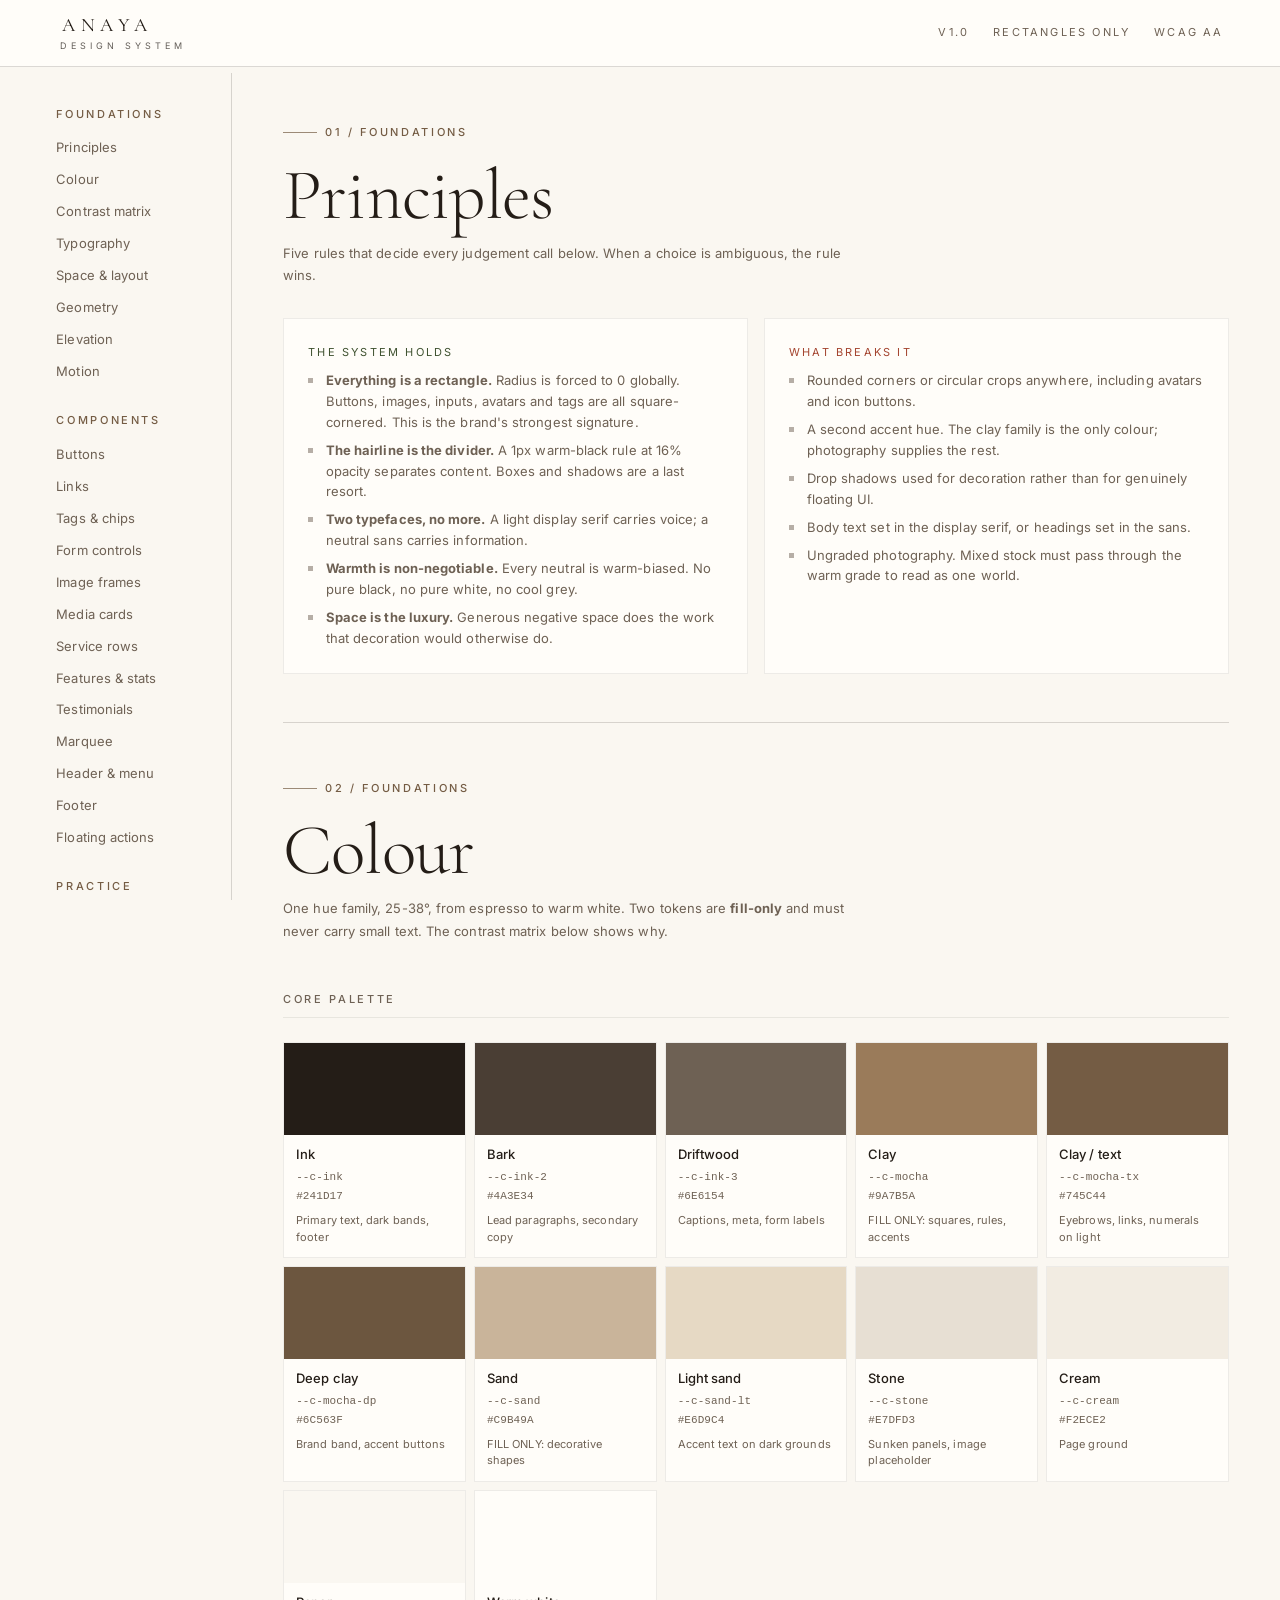
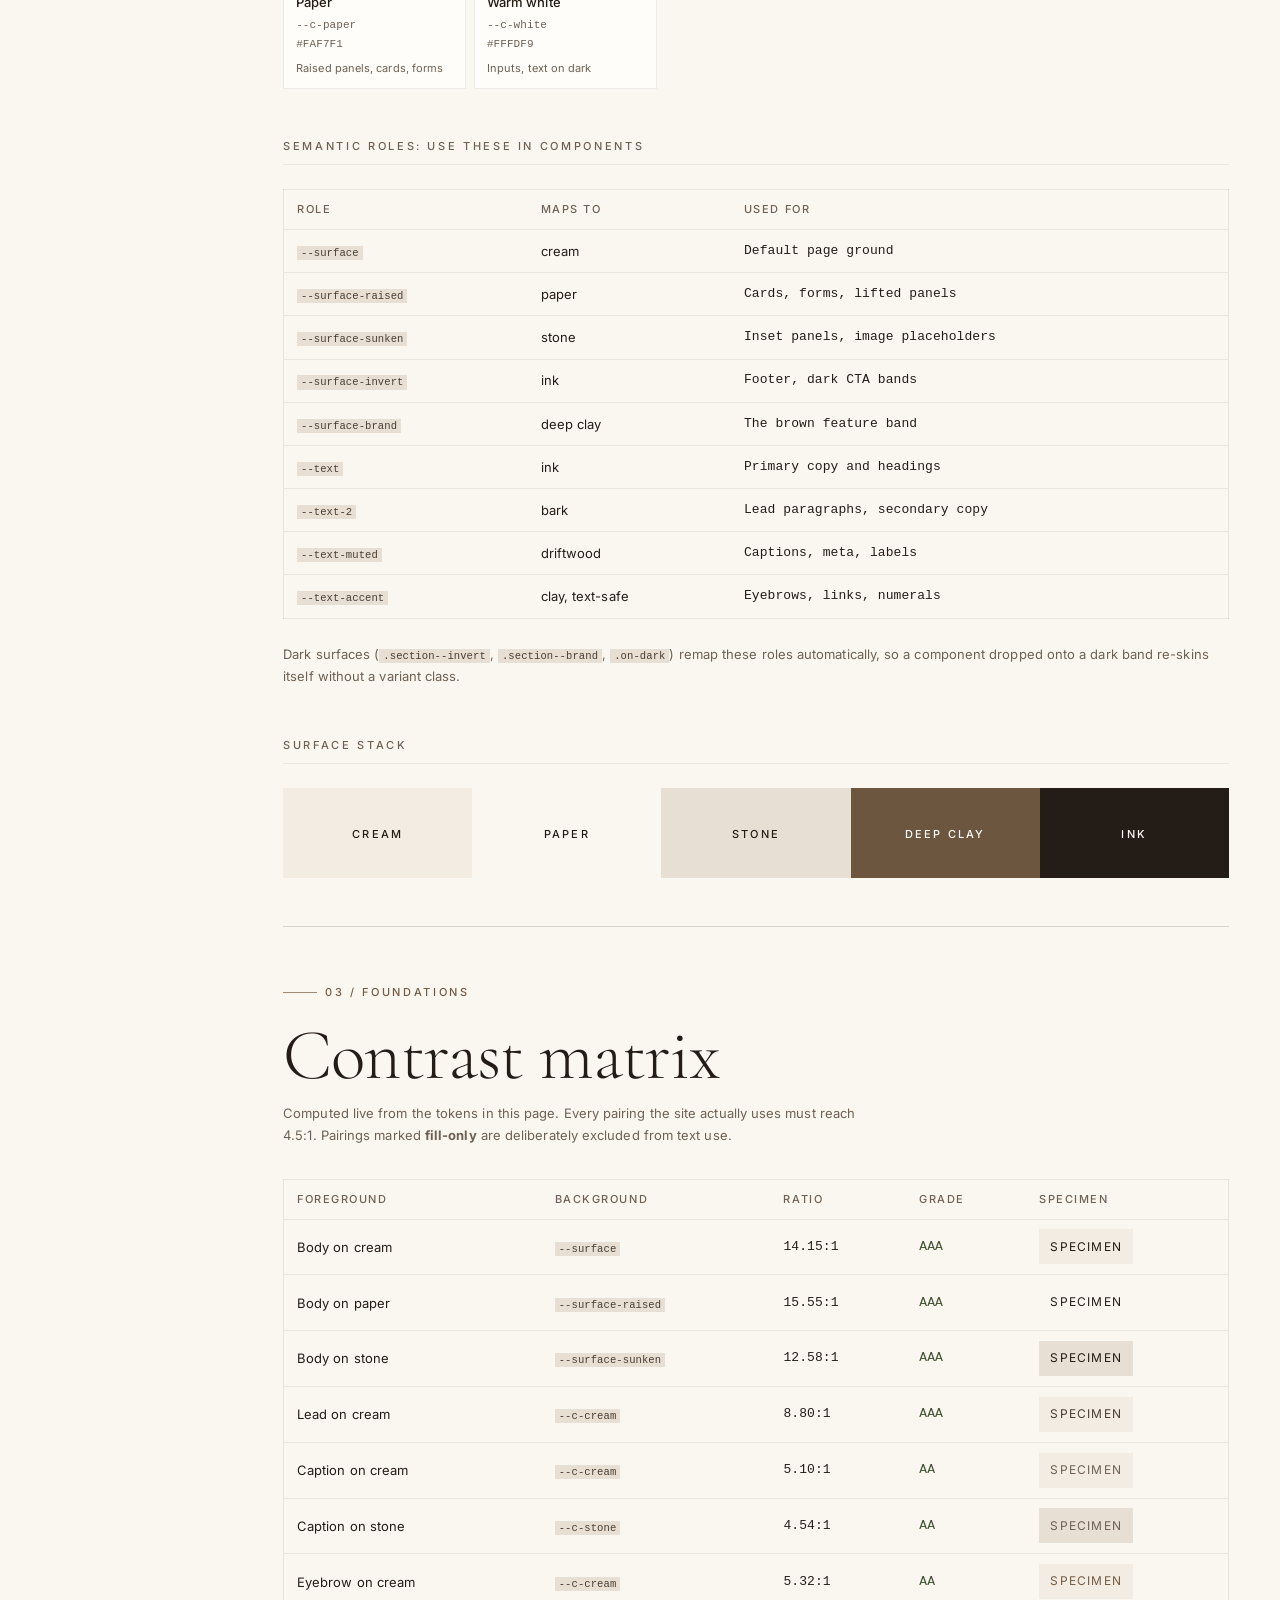
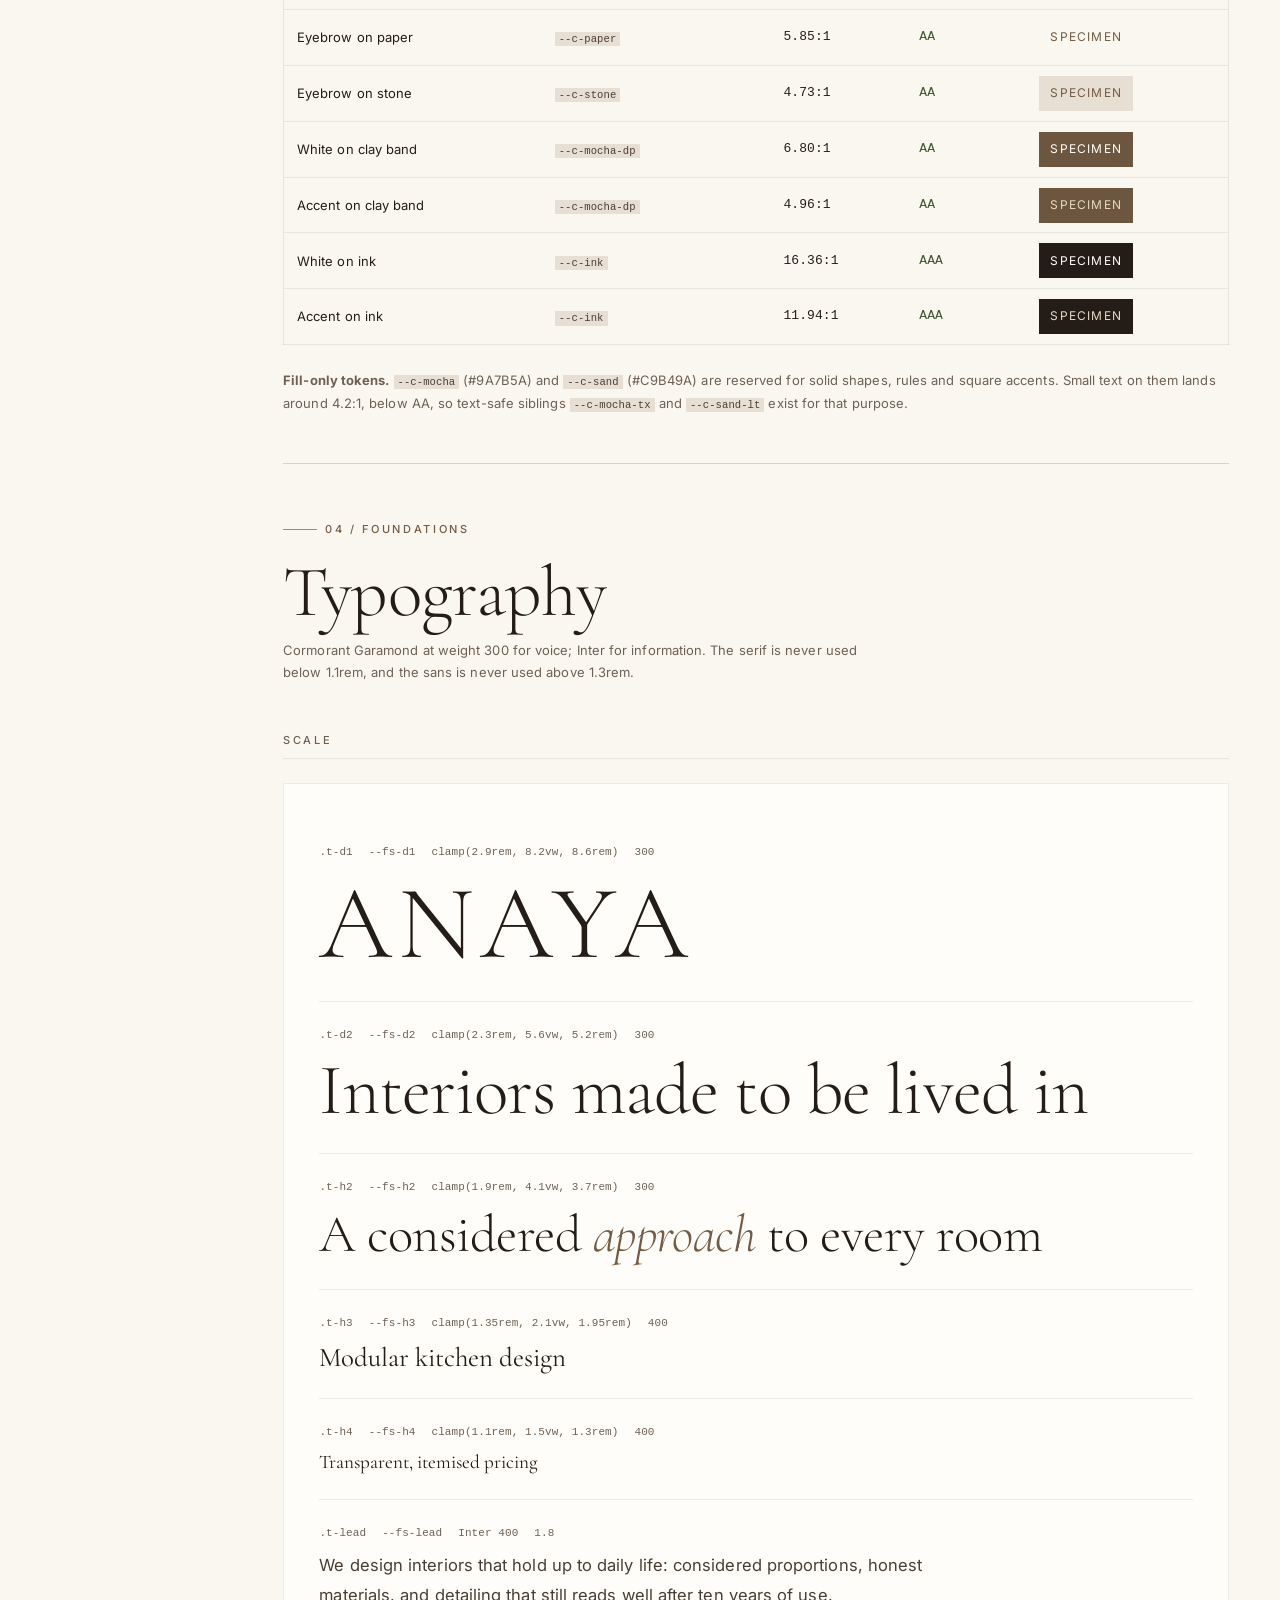
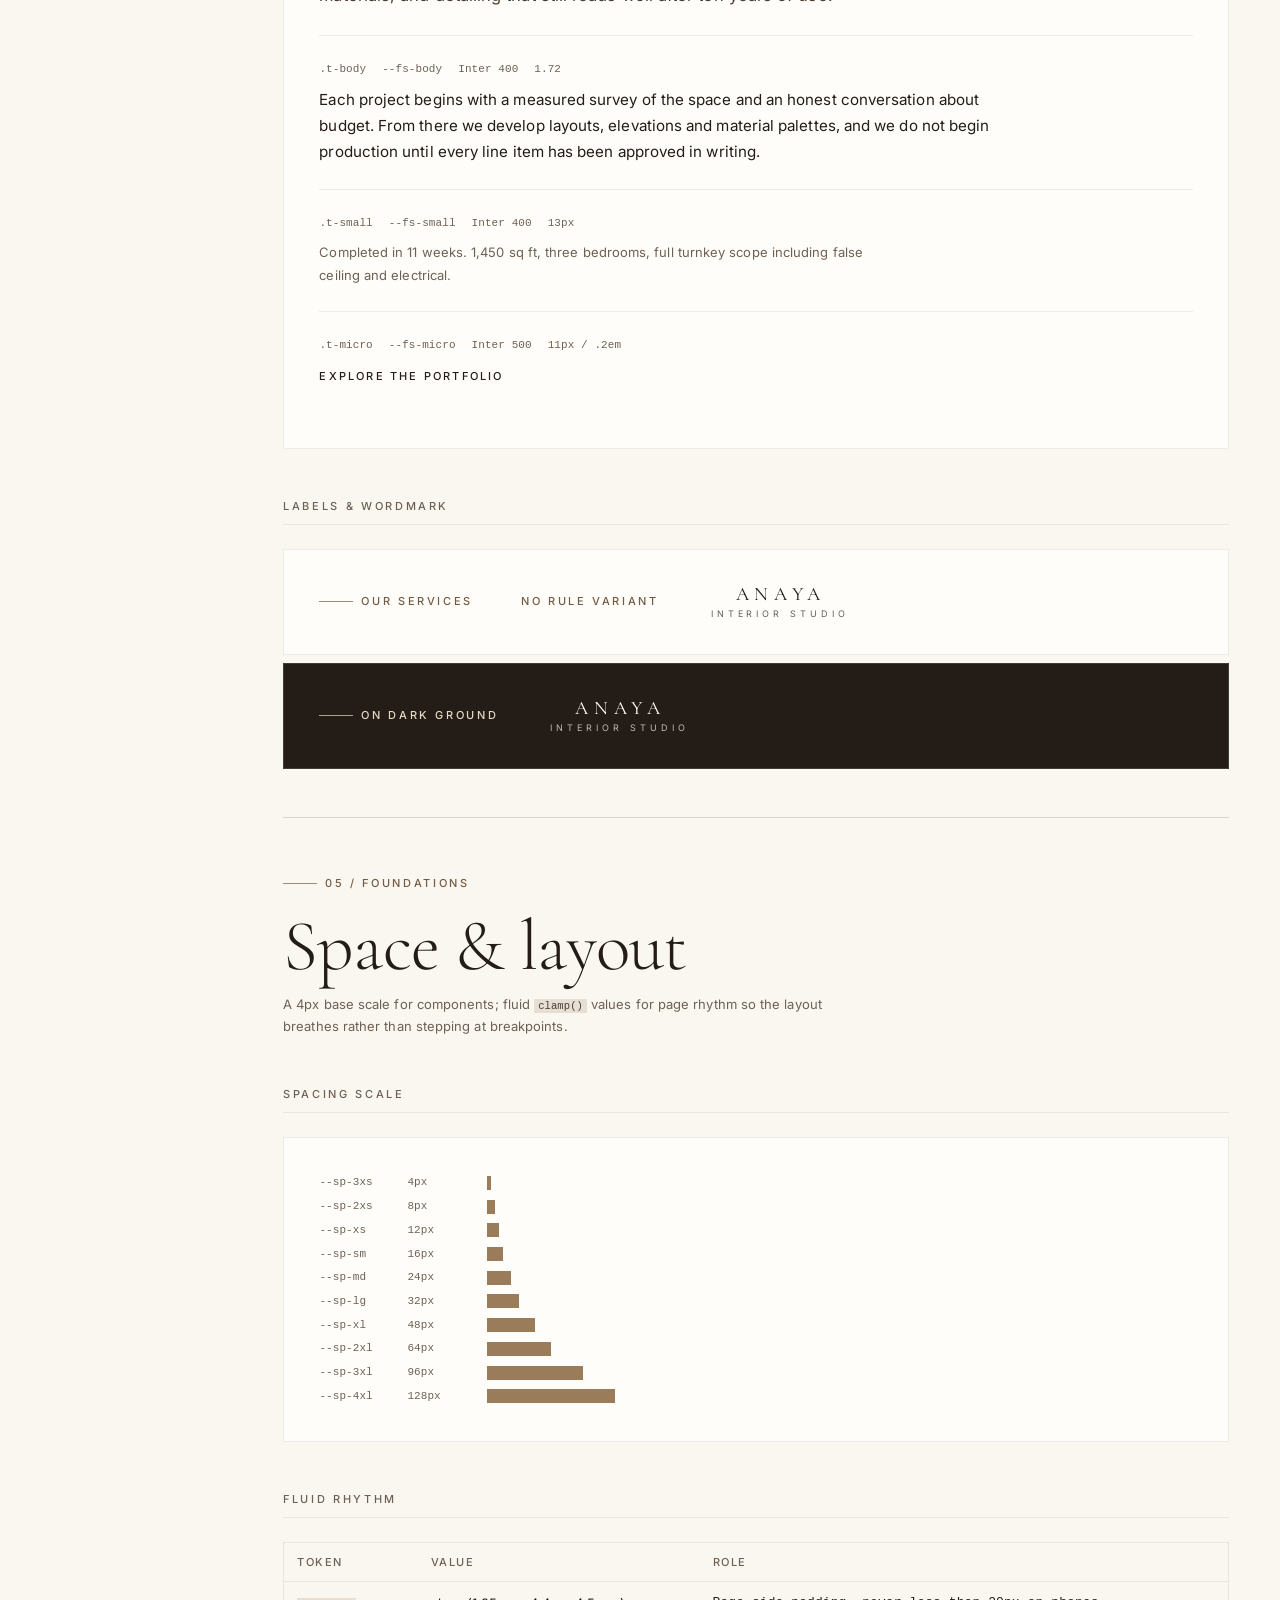
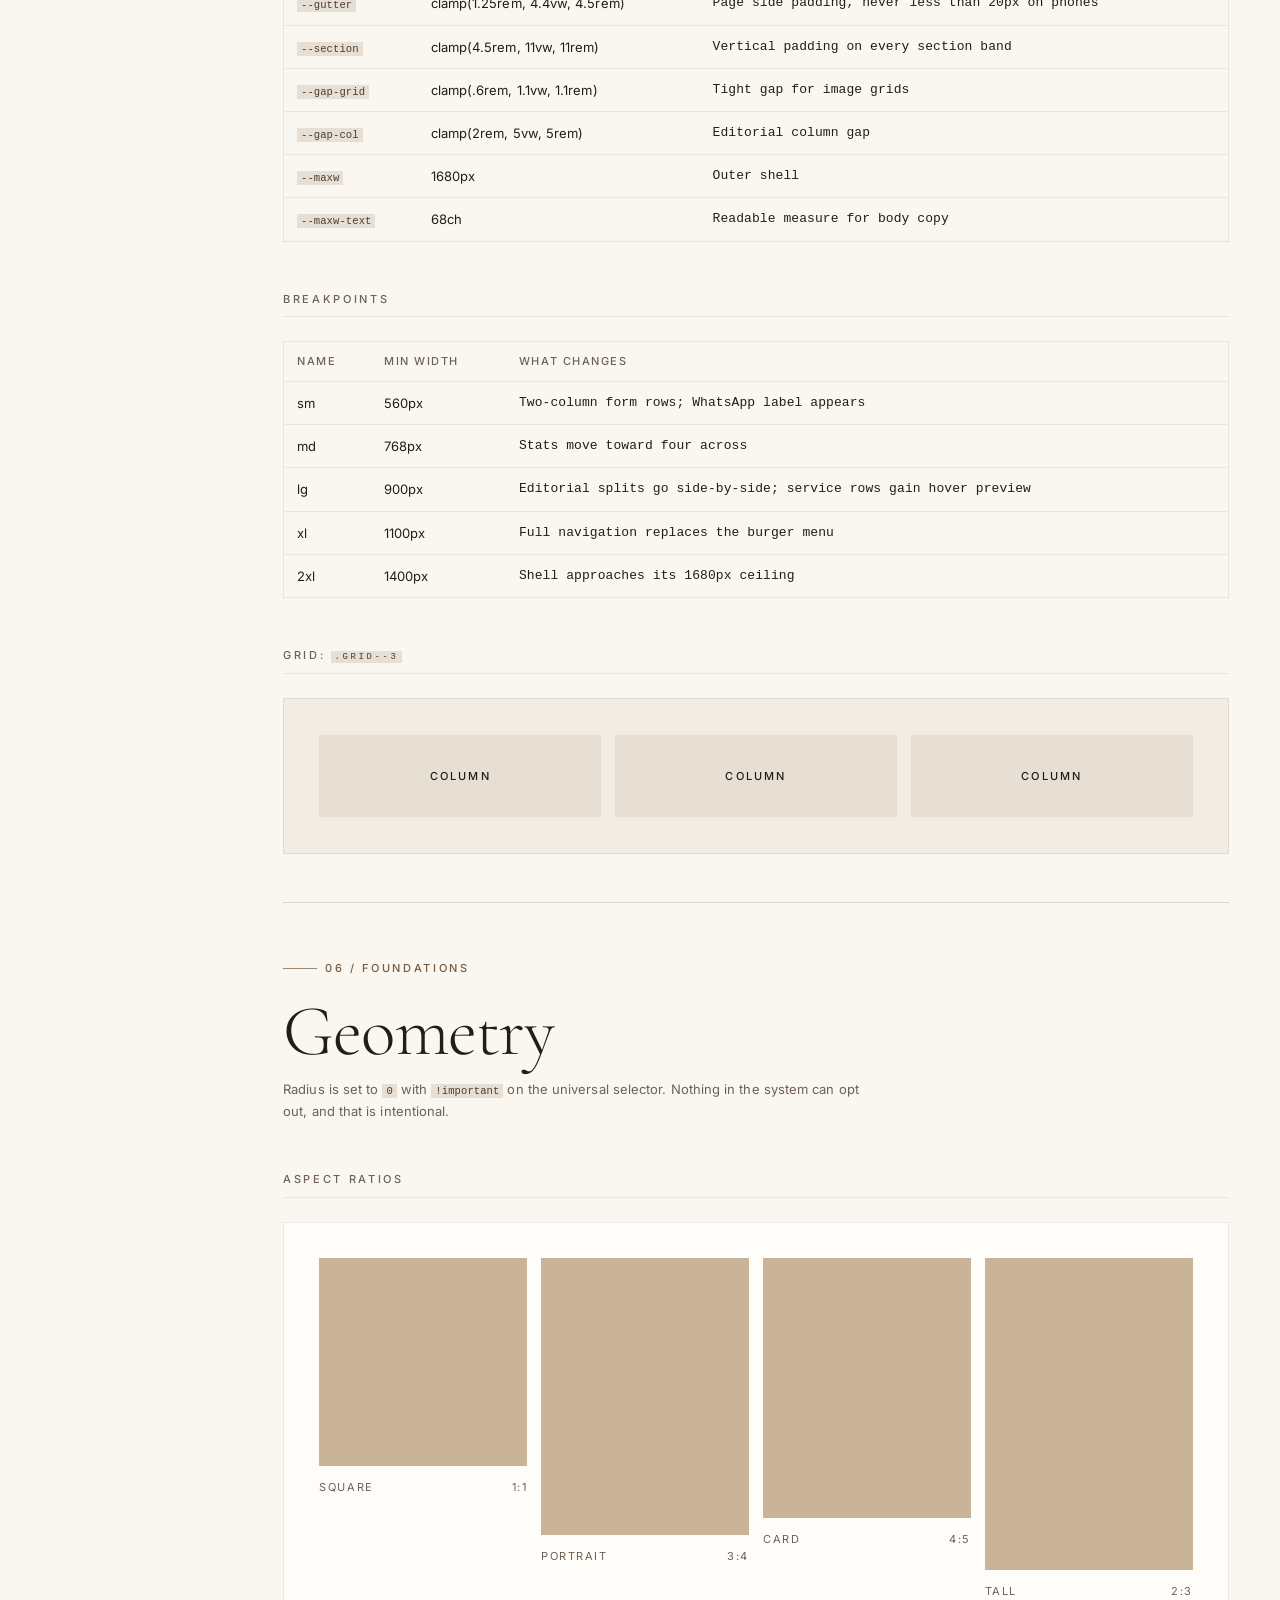
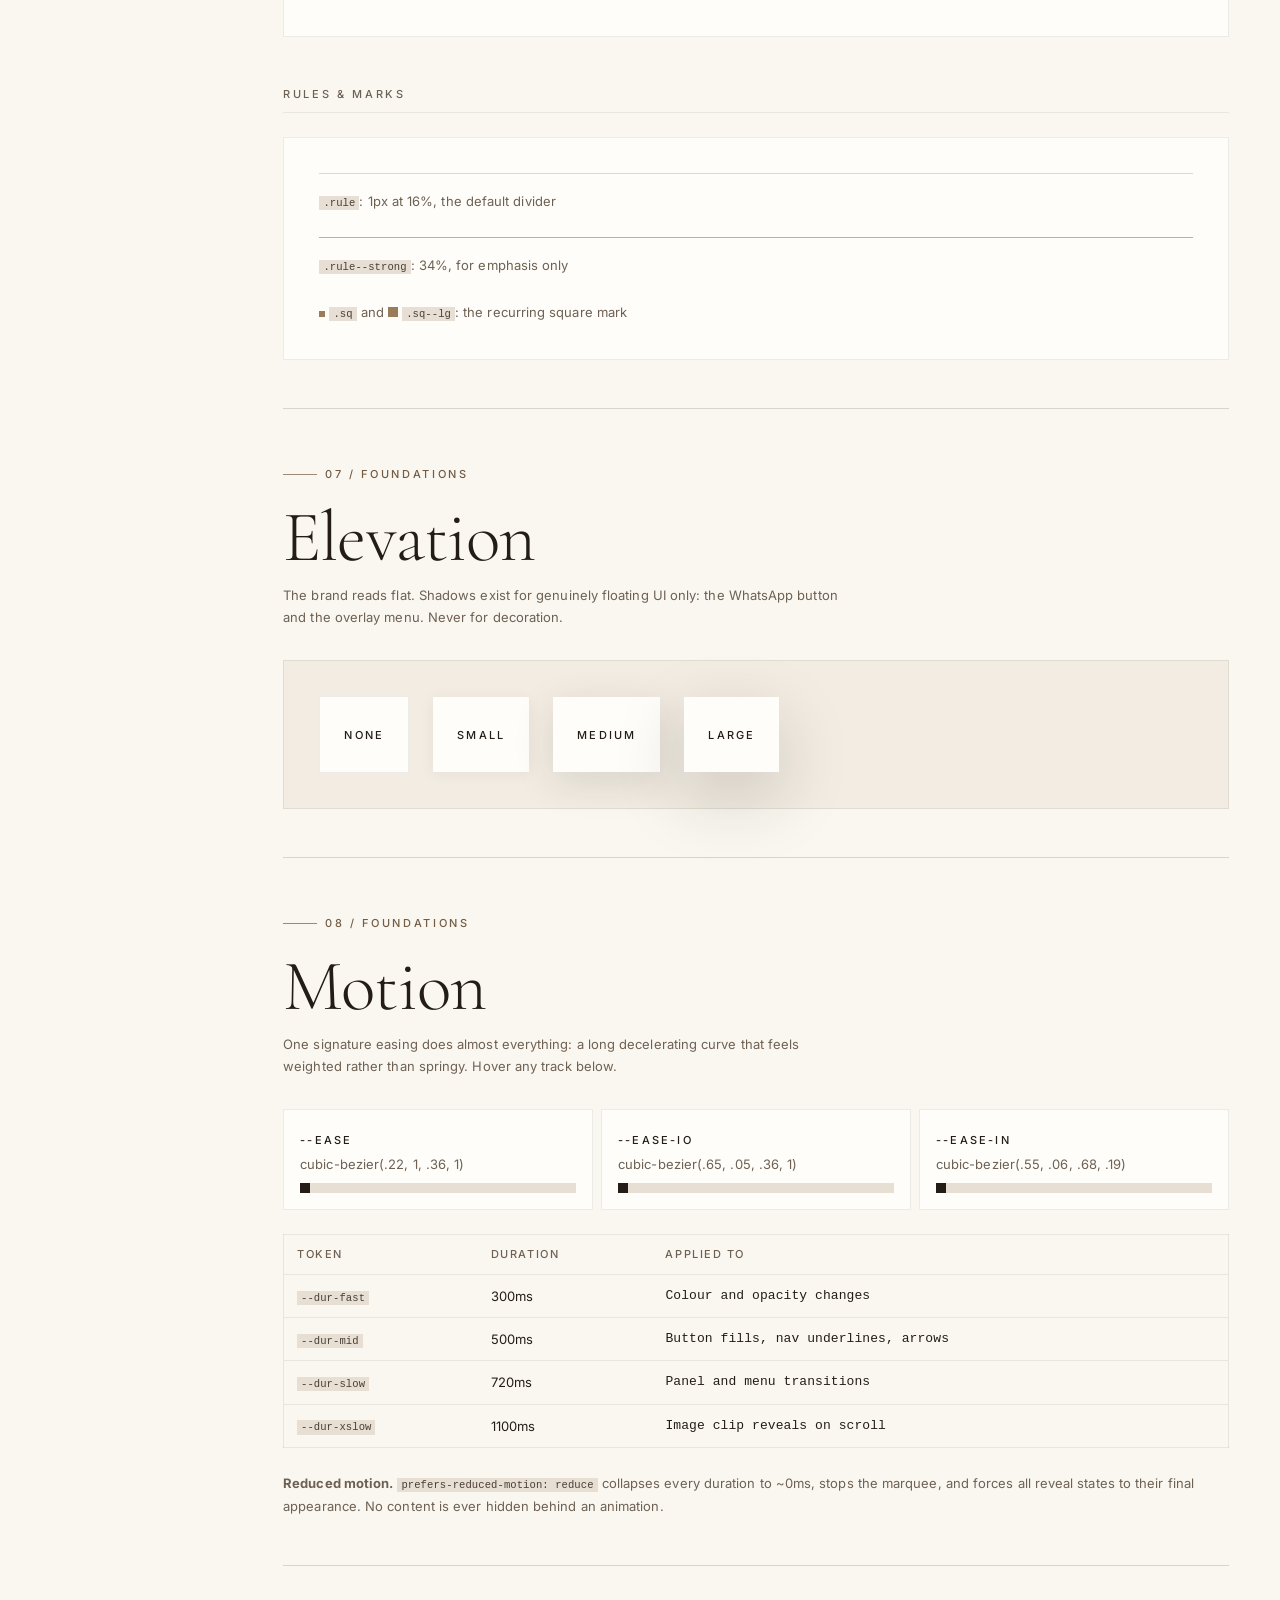
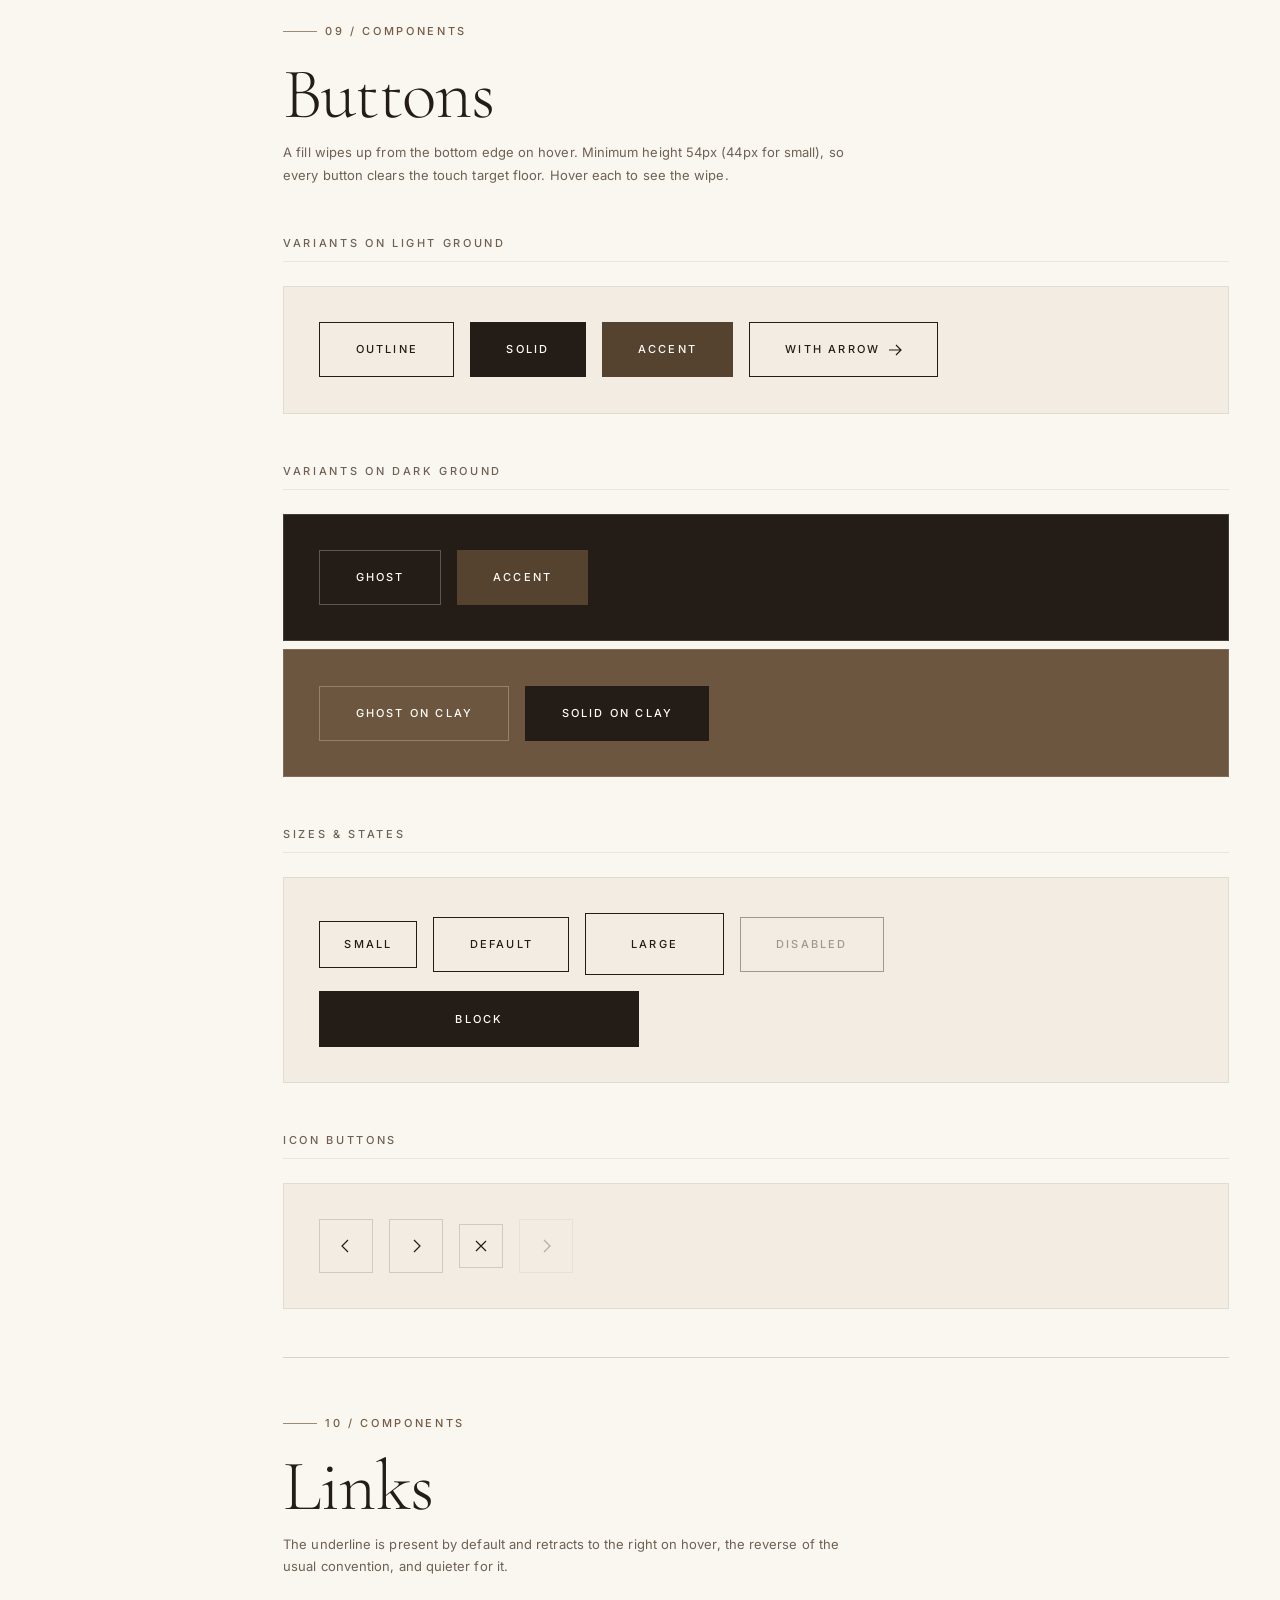
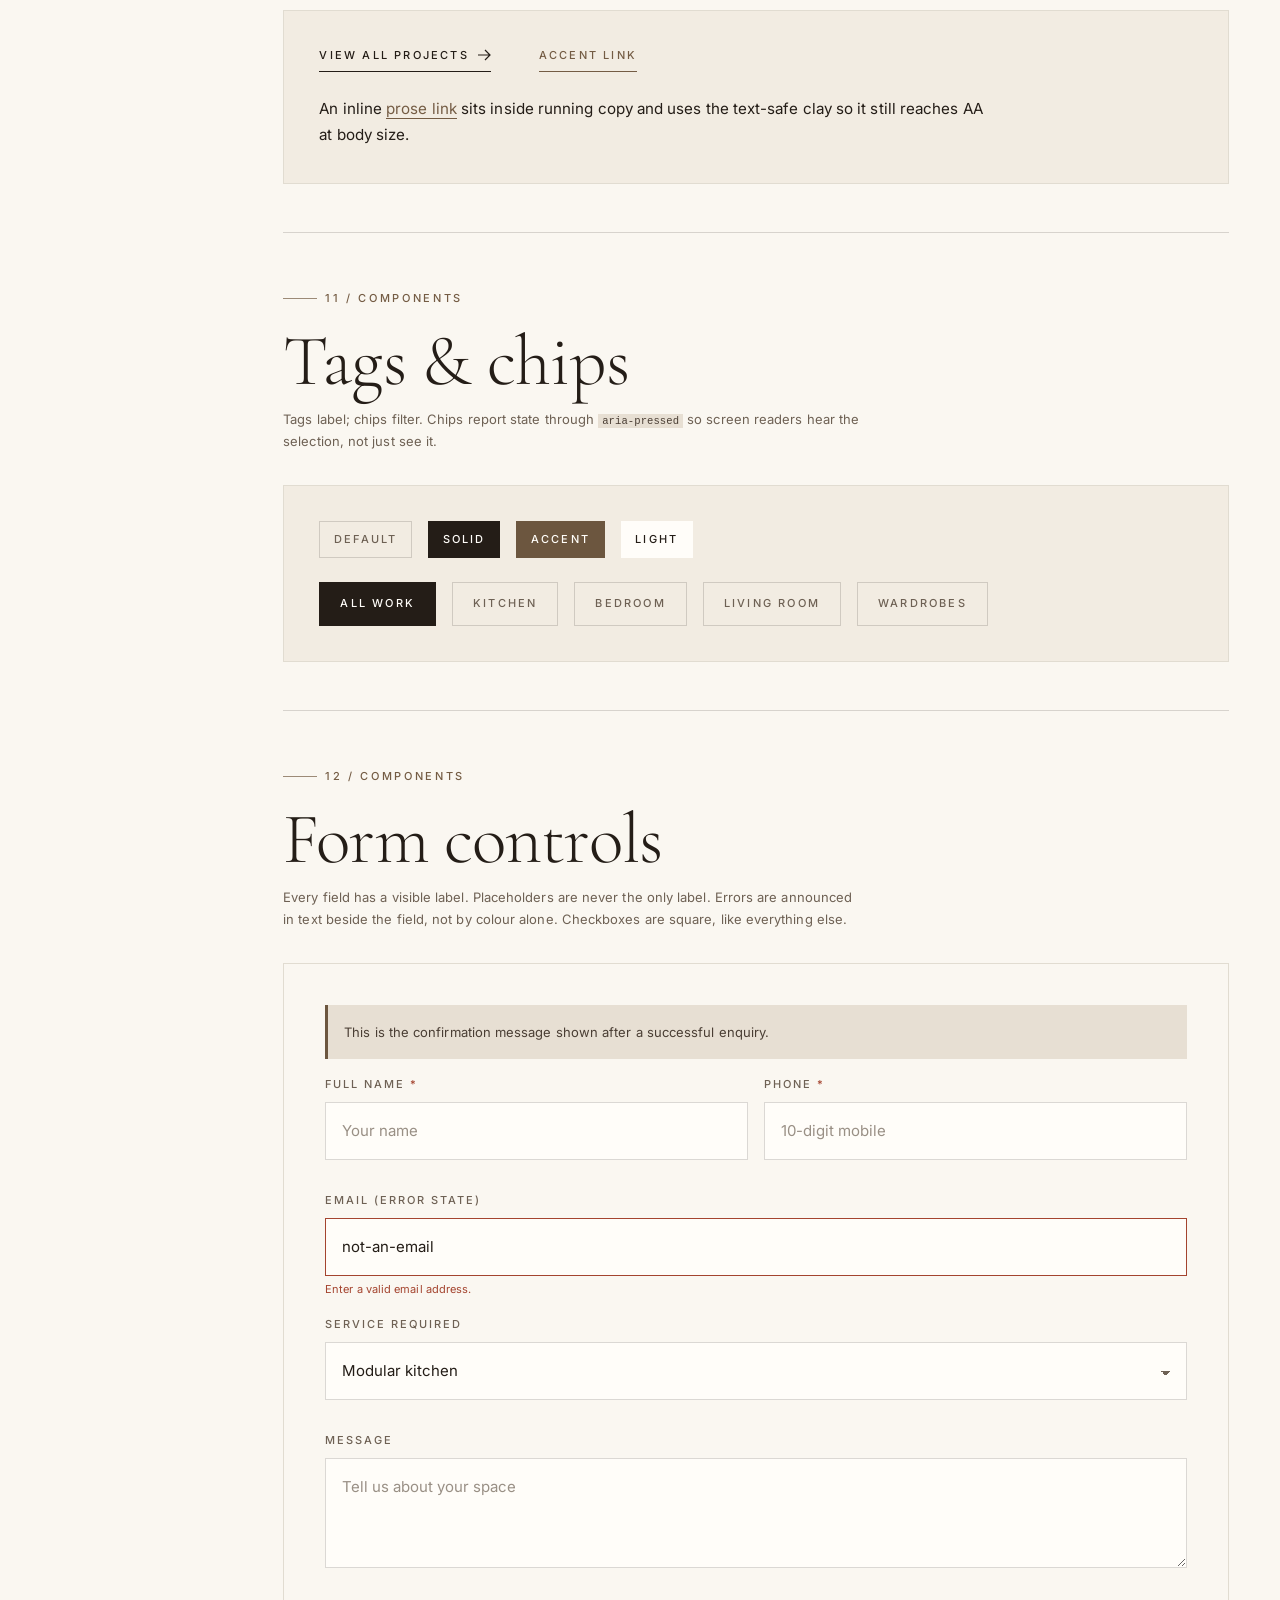
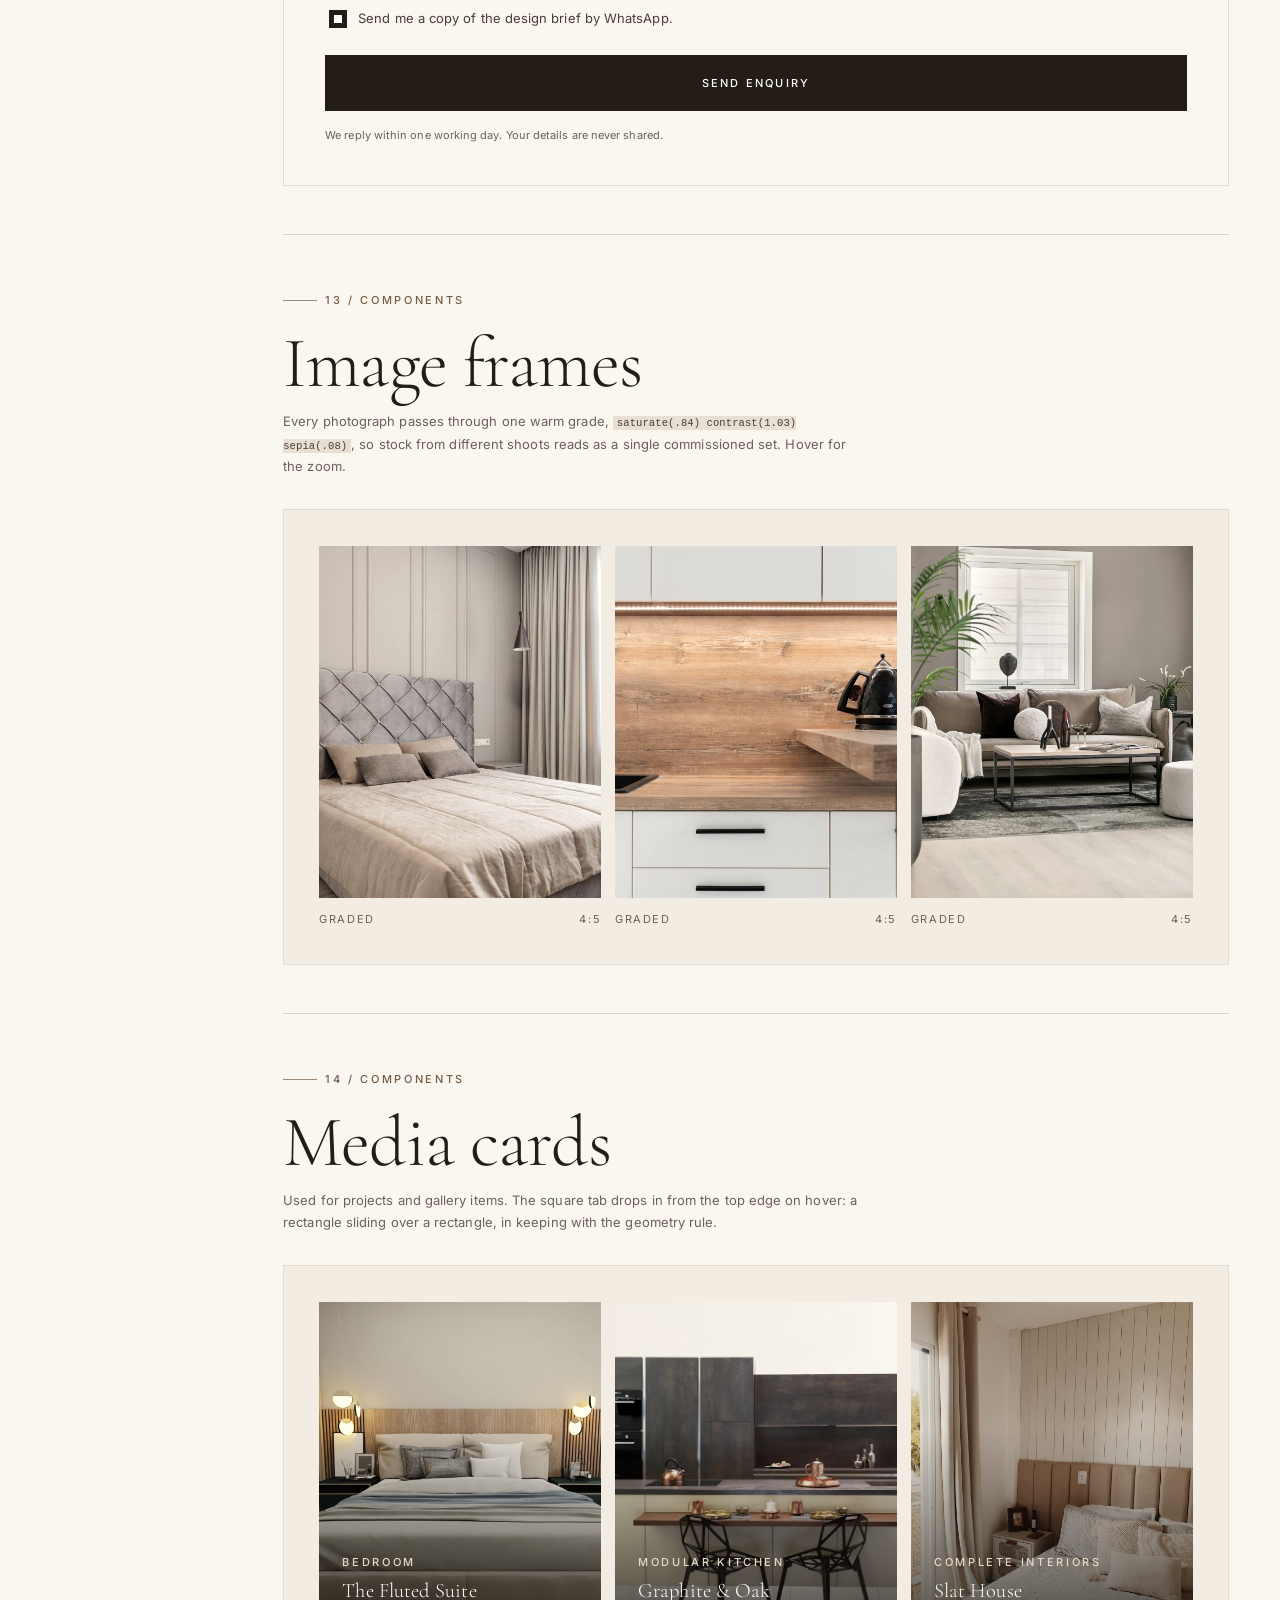
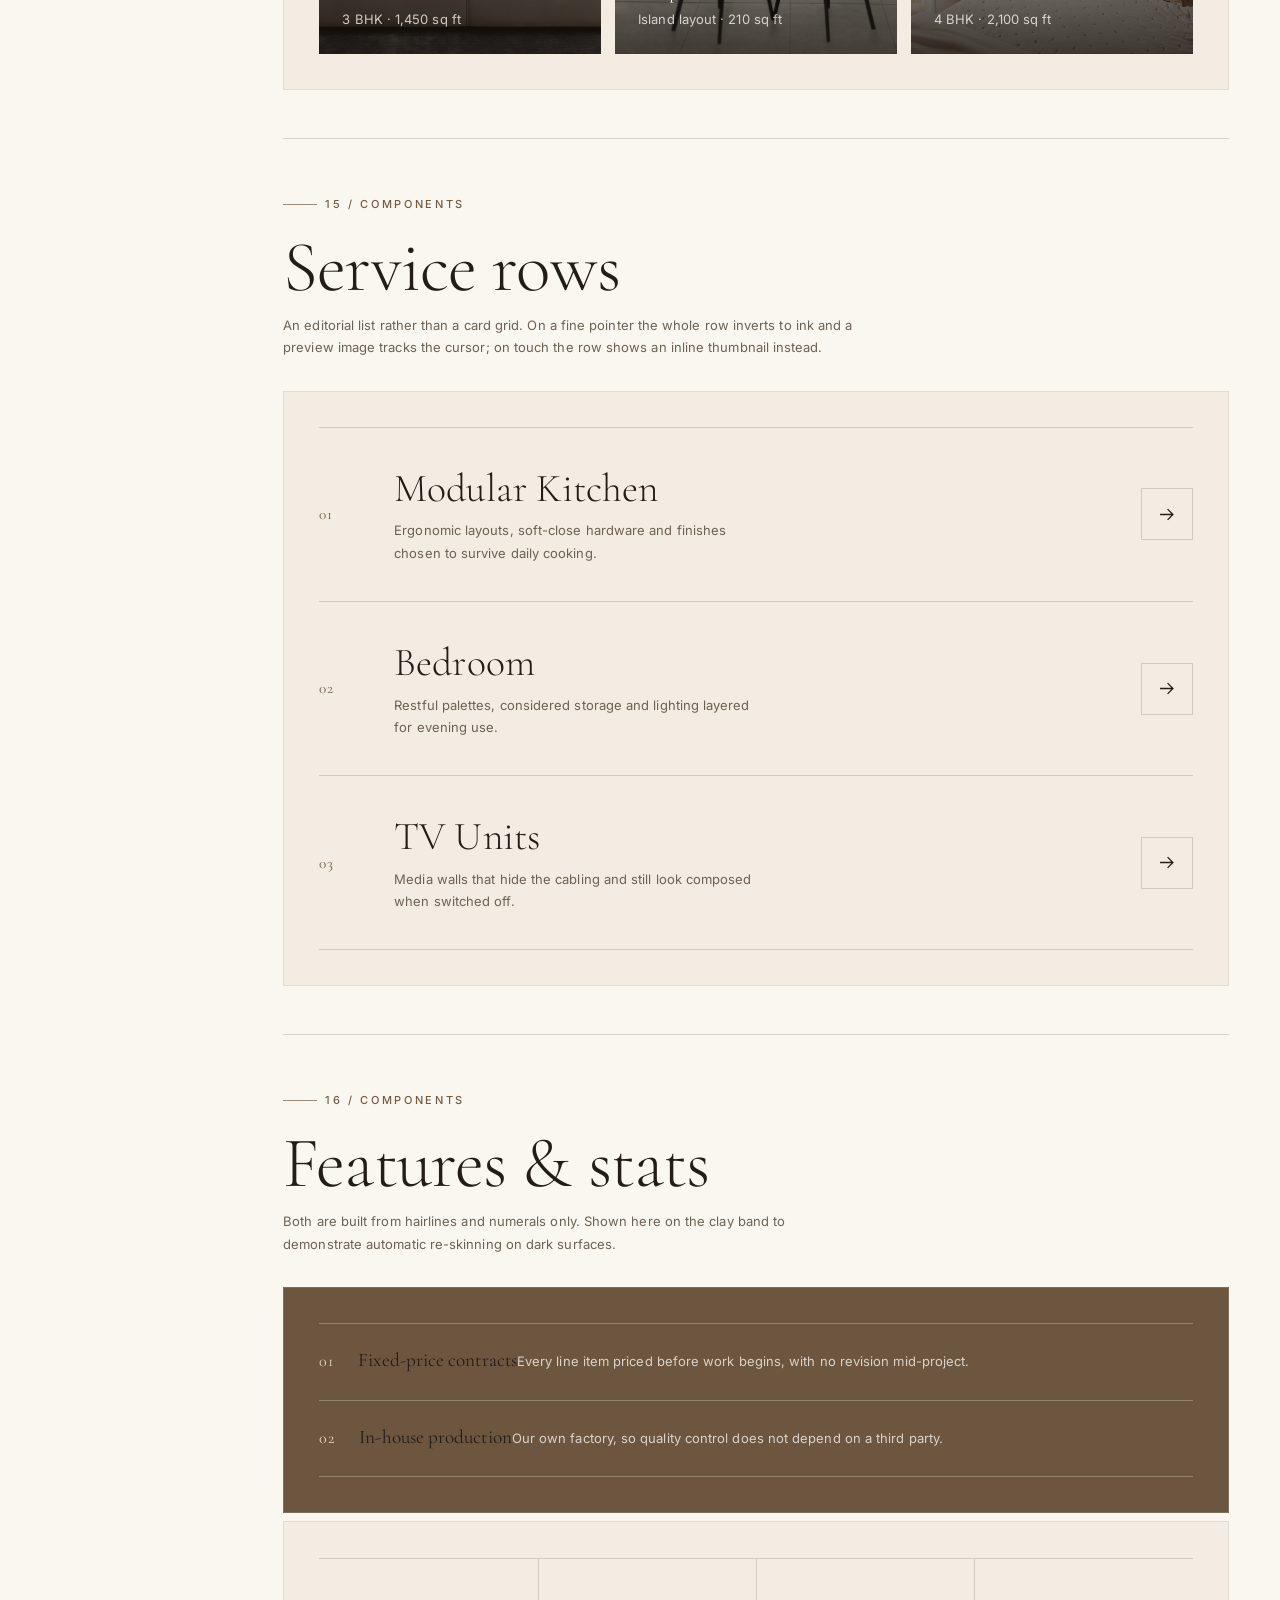
==== design-system.html @ 27e2f63f "first commit Seven-page static site for a residential interior design studio, built on a documented " ====
<!doctype html>
<html lang="en">
<head>
<meta charset="utf-8">
<meta name="viewport" content="width=device-width, initial-scale=1">
<title>Design System | Anaya Interiors</title>
<meta name="description" content="Foundations and components for the Anaya Interiors website.">
<meta name="robots" content="noindex">
<link rel="preconnect" href="https://fonts.googleapis.com">
<link rel="preconnect" href="https://fonts.gstatic.com" crossorigin>
<link href="https://fonts.googleapis.com/css2?family=Cormorant+Garamond:ital,wght@0,300;0,400;0,500;1,300;1,400&family=Inter:wght@300;400;500;600&display=swap" rel="stylesheet">
<link rel="stylesheet" href="assets/css/tokens.css">
<link rel="stylesheet" href="assets/css/base.css">
<link rel="stylesheet" href="assets/css/components.css">
<link rel="stylesheet" href="assets/css/design-system.css">
</head>
<body style="background:var(--c-paper)">

<header class="ds-top">
  <div class="wordmark" style="text-align:left">
    <span class="wordmark__name">Anaya</span>
    <span class="wordmark__sub">Design System</span>
  </div>
  <div class="ds-top__meta">
    <span>v1.0</span>
    <span>Rectangles only</span>
    <span>WCAG AA</span>
  </div>
</header>

<div class="ds-layout">

  <!-- ============ TOC ============ -->
  <aside class="ds-nav">
    <h4>Foundations</h4>
    <a href="#principles">Principles</a>
    <a href="#colour">Colour</a>
    <a href="#contrast">Contrast matrix</a>
    <a href="#type">Typography</a>
    <a href="#space">Space &amp; layout</a>
    <a href="#geometry">Geometry</a>
    <a href="#elevation">Elevation</a>
    <a href="#motion">Motion</a>
    <h4>Components</h4>
    <a href="#buttons">Buttons</a>
    <a href="#links">Links</a>
    <a href="#tags">Tags &amp; chips</a>
    <a href="#forms">Form controls</a>
    <a href="#frames">Image frames</a>
    <a href="#cards">Media cards</a>
    <a href="#rows">Service rows</a>
    <a href="#feats">Features &amp; stats</a>
    <a href="#quotes">Testimonials</a>
    <a href="#marquee">Marquee</a>
    <a href="#nav">Header &amp; menu</a>
    <a href="#footer">Footer</a>
    <a href="#float">Floating actions</a>
    <h4>Practice</h4>
    <a href="#motion-rv">Reveal patterns</a>
    <a href="#a11y">Accessibility</a>
  </aside>

  <main class="ds-main">

    <!-- ============ PRINCIPLES ============ -->
    <section class="ds-sec" id="principles">
      <div class="ds-sec__head">
        <span class="eyebrow">01 / Foundations</span>
        <h1 class="t-d2" style="margin-top:var(--sp-sm)">Principles</h1>
        <p>Five rules that decide every judgement call below. When a choice is ambiguous, the rule wins.</p>
      </div>
      <div class="ds-rules">
        <div class="ds-rule ds-rule--do">
          <h5>The system holds</h5>
          <ul>
            <li><b>Everything is a rectangle.</b> Radius is forced to 0 globally. Buttons, images, inputs, avatars and tags are all square-cornered. This is the brand's strongest signature.</li>
            <li><b>The hairline is the divider.</b> A 1px warm-black rule at 16% opacity separates content. Boxes and shadows are a last resort.</li>
            <li><b>Two typefaces, no more.</b> A light display serif carries voice; a neutral sans carries information.</li>
            <li><b>Warmth is non-negotiable.</b> Every neutral is warm-biased. No pure black, no pure white, no cool grey.</li>
            <li><b>Space is the luxury.</b> Generous negative space does the work that decoration would otherwise do.</li>
          </ul>
        </div>
        <div class="ds-rule ds-rule--dont">
          <h5>What breaks it</h5>
          <ul>
            <li>Rounded corners or circular crops anywhere, including avatars and icon buttons.</li>
            <li>A second accent hue. The clay family is the only colour; photography supplies the rest.</li>
            <li>Drop shadows used for decoration rather than for genuinely floating UI.</li>
            <li>Body text set in the display serif, or headings set in the sans.</li>
            <li>Ungraded photography. Mixed stock must pass through the warm grade to read as one world.</li>
          </ul>
        </div>
      </div>
    </section>

    <!-- ============ COLOUR ============ -->
    <section class="ds-sec" id="colour">
      <div class="ds-sec__head">
        <span class="eyebrow">02 / Foundations</span>
        <h2 class="t-d2" style="margin-top:var(--sp-sm)">Colour</h2>
        <p>One hue family, 25-38°, from espresso to warm white. Two tokens are <b>fill-only</b> and must never carry small text. The contrast matrix below shows why.</p>
      </div>

      <div class="ds-block">
        <h3 class="ds-block__t">Core palette</h3>
        <div class="ds-sw-grid" id="swatches"></div>
      </div>

      <div class="ds-block">
        <h3 class="ds-block__t">Semantic roles: use these in components</h3>
        <table class="ds-table">
          <thead><tr><th>Role</th><th>Maps to</th><th>Used for</th></tr></thead>
          <tbody>
            <tr><td><code>--surface</code></td><td>cream</td><td>Default page ground</td></tr>
            <tr><td><code>--surface-raised</code></td><td>paper</td><td>Cards, forms, lifted panels</td></tr>
            <tr><td><code>--surface-sunken</code></td><td>stone</td><td>Inset panels, image placeholders</td></tr>
            <tr><td><code>--surface-invert</code></td><td>ink</td><td>Footer, dark CTA bands</td></tr>
            <tr><td><code>--surface-brand</code></td><td>deep clay</td><td>The brown feature band</td></tr>
            <tr><td><code>--text</code></td><td>ink</td><td>Primary copy and headings</td></tr>
            <tr><td><code>--text-2</code></td><td>bark</td><td>Lead paragraphs, secondary copy</td></tr>
            <tr><td><code>--text-muted</code></td><td>driftwood</td><td>Captions, meta, labels</td></tr>
            <tr><td><code>--text-accent</code></td><td>clay, text-safe</td><td>Eyebrows, links, numerals</td></tr>
          </tbody>
        </table>
        <p class="t-small u-mt-md">Dark surfaces (<code>.section--invert</code>, <code>.section--brand</code>, <code>.on-dark</code>) remap these roles automatically, so a component dropped onto a dark band re-skins itself without a variant class.</p>
      </div>

      <div class="ds-block">
        <h3 class="ds-block__t">Surface stack</h3>
        <div class="ds-row" style="gap:0">
          <div style="flex:1;min-width:120px;background:var(--c-cream);padding:var(--sp-lg) var(--sp-sm);text-align:center"><span class="t-micro">Cream</span></div>
          <div style="flex:1;min-width:120px;background:var(--c-paper);padding:var(--sp-lg) var(--sp-sm);text-align:center"><span class="t-micro">Paper</span></div>
          <div style="flex:1;min-width:120px;background:var(--c-stone);padding:var(--sp-lg) var(--sp-sm);text-align:center"><span class="t-micro">Stone</span></div>
          <div style="flex:1;min-width:120px;background:var(--c-mocha-dp);padding:var(--sp-lg) var(--sp-sm);text-align:center;color:var(--c-white)"><span class="t-micro">Deep clay</span></div>
          <div style="flex:1;min-width:120px;background:var(--c-ink);padding:var(--sp-lg) var(--sp-sm);text-align:center;color:var(--c-white)"><span class="t-micro">Ink</span></div>
        </div>
      </div>
    </section>

    <!-- ============ CONTRAST ============ -->
    <section class="ds-sec" id="contrast">
      <div class="ds-sec__head">
        <span class="eyebrow">03 / Foundations</span>
        <h2 class="t-d2" style="margin-top:var(--sp-sm)">Contrast matrix</h2>
        <p>Computed live from the tokens in this page. Every pairing the site actually uses must reach 4.5:1. Pairings marked <b>fill-only</b> are deliberately excluded from text use.</p>
      </div>
      <table class="ds-table" id="contrast-table">
        <thead><tr><th>Foreground</th><th>Background</th><th>Ratio</th><th>Grade</th><th>Specimen</th></tr></thead>
        <tbody></tbody>
      </table>
      <p class="t-small u-mt-md"><b>Fill-only tokens.</b> <code>--c-mocha</code> (#9A7B5A) and <code>--c-sand</code> (#C9B49A) are reserved for solid shapes, rules and square accents. Small text on them lands around 4.2:1, below AA, so text-safe siblings <code>--c-mocha-tx</code> and <code>--c-sand-lt</code> exist for that purpose.</p>
    </section>

    <!-- ============ TYPE ============ -->
    <section class="ds-sec" id="type">
      <div class="ds-sec__head">
        <span class="eyebrow">04 / Foundations</span>
        <h2 class="t-d2" style="margin-top:var(--sp-sm)">Typography</h2>
        <p>Cormorant Garamond at weight 300 for voice; Inter for information. The serif is never used below 1.1rem, and the sans is never used above 1.3rem.</p>
      </div>

      <div class="ds-block">
        <h3 class="ds-block__t">Scale</h3>
        <div class="ds-stage">
          <div class="ds-spec">
            <div class="ds-spec__meta"><span>.t-d1</span><span>--fs-d1</span><span>clamp(2.9rem, 8.2vw, 8.6rem)</span><span>300</span></div>
            <div class="t-d1" style="letter-spacing:.055em;text-transform:uppercase">Anaya</div>
          </div>
          <div class="ds-spec">
            <div class="ds-spec__meta"><span>.t-d2</span><span>--fs-d2</span><span>clamp(2.3rem, 5.6vw, 5.2rem)</span><span>300</span></div>
            <div class="t-d2">Interiors made to be lived in</div>
          </div>
          <div class="ds-spec">
            <div class="ds-spec__meta"><span>.t-h2</span><span>--fs-h2</span><span>clamp(1.9rem, 4.1vw, 3.7rem)</span><span>300</span></div>
            <div class="t-h2">A considered <em>approach</em> to every room</div>
          </div>
          <div class="ds-spec">
            <div class="ds-spec__meta"><span>.t-h3</span><span>--fs-h3</span><span>clamp(1.35rem, 2.1vw, 1.95rem)</span><span>400</span></div>
            <div class="t-h3">Modular kitchen design</div>
          </div>
          <div class="ds-spec">
            <div class="ds-spec__meta"><span>.t-h4</span><span>--fs-h4</span><span>clamp(1.1rem, 1.5vw, 1.3rem)</span><span>400</span></div>
            <div class="t-h4">Transparent, itemised pricing</div>
          </div>
          <div class="ds-spec">
            <div class="ds-spec__meta"><span>.t-lead</span><span>--fs-lead</span><span>Inter 400</span><span>1.8</span></div>
            <p class="t-lead t-measure">We design interiors that hold up to daily life: considered proportions, honest materials, and detailing that still reads well after ten years of use.</p>
          </div>
          <div class="ds-spec">
            <div class="ds-spec__meta"><span>.t-body</span><span>--fs-body</span><span>Inter 400</span><span>1.72</span></div>
            <p class="t-measure">Each project begins with a measured survey of the space and an honest conversation about budget. From there we develop layouts, elevations and material palettes, and we do not begin production until every line item has been approved in writing.</p>
          </div>
          <div class="ds-spec">
            <div class="ds-spec__meta"><span>.t-small</span><span>--fs-small</span><span>Inter 400</span><span>13px</span></div>
            <p class="t-small t-measure">Completed in 11 weeks. 1,450 sq ft, three bedrooms, full turnkey scope including false ceiling and electrical.</p>
          </div>
          <div class="ds-spec">
            <div class="ds-spec__meta"><span>.t-micro</span><span>--fs-micro</span><span>Inter 500</span><span>11px / .2em</span></div>
            <span class="t-micro">Explore the portfolio</span>
          </div>
        </div>
      </div>

      <div class="ds-block">
        <h3 class="ds-block__t">Labels &amp; wordmark</h3>
        <div class="ds-stage ds-row" style="gap:var(--sp-xl)">
          <span class="eyebrow">Our services</span>
          <span class="eyebrow eyebrow--bare">No rule variant</span>
          <div class="wordmark"><span class="wordmark__name">Anaya</span><span class="wordmark__sub">Interior Studio</span></div>
        </div>
        <div class="ds-stage ds-stage--ink ds-row on-dark" style="gap:var(--sp-xl)">
          <span class="eyebrow">On dark ground</span>
          <div class="wordmark" style="color:var(--c-white)"><span class="wordmark__name">Anaya</span><span class="wordmark__sub">Interior Studio</span></div>
        </div>
      </div>
    </section>

    <!-- ============ SPACE ============ -->
    <section class="ds-sec" id="space">
      <div class="ds-sec__head">
        <span class="eyebrow">05 / Foundations</span>
        <h2 class="t-d2" style="margin-top:var(--sp-sm)">Space &amp; layout</h2>
        <p>A 4px base scale for components; fluid <code>clamp()</code> values for page rhythm so the layout breathes rather than stepping at breakpoints.</p>
      </div>

      <div class="ds-block">
        <h3 class="ds-block__t">Spacing scale</h3>
        <div class="ds-stage"><div class="ds-scale" id="scale"></div></div>
      </div>

      <div class="ds-block">
        <h3 class="ds-block__t">Fluid rhythm</h3>
        <table class="ds-table">
          <thead><tr><th>Token</th><th>Value</th><th>Role</th></tr></thead>
          <tbody>
            <tr><td><code>--gutter</code></td><td>clamp(1.25rem, 4.4vw, 4.5rem)</td><td>Page side padding, never less than 20px on phones</td></tr>
            <tr><td><code>--section</code></td><td>clamp(4.5rem, 11vw, 11rem)</td><td>Vertical padding on every section band</td></tr>
            <tr><td><code>--gap-grid</code></td><td>clamp(.6rem, 1.1vw, 1.1rem)</td><td>Tight gap for image grids</td></tr>
            <tr><td><code>--gap-col</code></td><td>clamp(2rem, 5vw, 5rem)</td><td>Editorial column gap</td></tr>
            <tr><td><code>--maxw</code></td><td>1680px</td><td>Outer shell</td></tr>
            <tr><td><code>--maxw-text</code></td><td>68ch</td><td>Readable measure for body copy</td></tr>
          </tbody>
        </table>
      </div>

      <div class="ds-block">
        <h3 class="ds-block__t">Breakpoints</h3>
        <table class="ds-table">
          <thead><tr><th>Name</th><th>Min width</th><th>What changes</th></tr></thead>
          <tbody>
            <tr><td>sm</td><td>560px</td><td>Two-column form rows; WhatsApp label appears</td></tr>
            <tr><td>md</td><td>768px</td><td>Stats move toward four across</td></tr>
            <tr><td>lg</td><td>900px</td><td>Editorial splits go side-by-side; service rows gain hover preview</td></tr>
            <tr><td>xl</td><td>1100px</td><td>Full navigation replaces the burger menu</td></tr>
            <tr><td>2xl</td><td>1400px</td><td>Shell approaches its 1680px ceiling</td></tr>
          </tbody>
        </table>
      </div>

      <div class="ds-block">
        <h3 class="ds-block__t">Grid: <code>.grid--3</code></h3>
        <div class="ds-stage ds-stage--cream">
          <div class="grid grid--3">
            <div style="background:var(--c-stone);padding:var(--sp-lg);text-align:center" class="t-micro">Column</div>
            <div style="background:var(--c-stone);padding:var(--sp-lg);text-align:center" class="t-micro">Column</div>
            <div style="background:var(--c-stone);padding:var(--sp-lg);text-align:center" class="t-micro">Column</div>
          </div>
        </div>
      </div>
    </section>

    <!-- ============ GEOMETRY ============ -->
    <section class="ds-sec" id="geometry">
      <div class="ds-sec__head">
        <span class="eyebrow">06 / Foundations</span>
        <h2 class="t-d2" style="margin-top:var(--sp-sm)">Geometry</h2>
        <p>Radius is set to <code>0</code> with <code>!important</code> on the universal selector. Nothing in the system can opt out, and that is intentional.</p>
      </div>
      <div class="ds-block">
        <h3 class="ds-block__t">Aspect ratios</h3>
        <div class="ds-stage">
          <div class="grid grid--4">
            <figure><div class="frame frame--square" style="background:var(--c-sand)"></div><figcaption class="caption"><span>Square</span><span>1:1</span></figcaption></figure>
            <figure><div class="frame frame--portrait" style="background:var(--c-sand)"></div><figcaption class="caption"><span>Portrait</span><span>3:4</span></figcaption></figure>
            <figure><div class="frame frame--card" style="background:var(--c-sand)"></div><figcaption class="caption"><span>Card</span><span>4:5</span></figcaption></figure>
            <figure><div class="frame frame--tall" style="background:var(--c-sand)"></div><figcaption class="caption"><span>Tall</span><span>2:3</span></figcaption></figure>
          </div>
        </div>
      </div>
      <div class="ds-block">
        <h3 class="ds-block__t">Rules &amp; marks</h3>
        <div class="ds-stage">
          <hr class="rule"><p class="t-small u-mt-sm"><code>.rule</code>: 1px at 16%, the default divider</p>
          <hr class="rule rule--strong u-mt-md"><p class="t-small u-mt-sm"><code>.rule--strong</code>: 34%, for emphasis only</p>
          <p class="u-mt-md t-small"><span class="sq"></span> <code>.sq</code> and <span class="sq sq--lg"></span> <code>.sq--lg</code>: the recurring square mark</p>
        </div>
      </div>
    </section>

    <!-- ============ ELEVATION ============ -->
    <section class="ds-sec" id="elevation">
      <div class="ds-sec__head">
        <span class="eyebrow">07 / Foundations</span>
        <h2 class="t-d2" style="margin-top:var(--sp-sm)">Elevation</h2>
        <p>The brand reads flat. Shadows exist for genuinely floating UI only: the WhatsApp button and the overlay menu. Never for decoration.</p>
      </div>
      <div class="ds-stage ds-stage--cream">
        <div class="ds-row" style="gap:var(--sp-md)">
          <div style="background:var(--c-white);padding:var(--sp-md);box-shadow:var(--shadow-none);border:var(--bw) solid var(--line-soft)"><span class="t-micro">None</span></div>
          <div style="background:var(--c-white);padding:var(--sp-md);box-shadow:var(--shadow-sm)"><span class="t-micro">Small</span></div>
          <div style="background:var(--c-white);padding:var(--sp-md);box-shadow:var(--shadow-md)"><span class="t-micro">Medium</span></div>
          <div style="background:var(--c-white);padding:var(--sp-md);box-shadow:var(--shadow-lg)"><span class="t-micro">Large</span></div>
        </div>
      </div>
    </section>

    <!-- ============ MOTION ============ -->
    <section class="ds-sec" id="motion">
      <div class="ds-sec__head">
        <span class="eyebrow">08 / Foundations</span>
        <h2 class="t-d2" style="margin-top:var(--sp-sm)">Motion</h2>
        <p>One signature easing does almost everything: a long decelerating curve that feels weighted rather than springy. Hover any track below.</p>
      </div>
      <div class="ds-ease">
        <div class="ds-ease__cell">
          <span class="t-micro">--ease</span>
          <p class="t-small">cubic-bezier(.22, 1, .36, 1)</p>
          <div class="ds-ease__track"><i class="ds-ease__dot" style="transition-timing-function:cubic-bezier(.22,1,.36,1)"></i></div>
        </div>
        <div class="ds-ease__cell">
          <span class="t-micro">--ease-io</span>
          <p class="t-small">cubic-bezier(.65, .05, .36, 1)</p>
          <div class="ds-ease__track"><i class="ds-ease__dot" style="transition-timing-function:cubic-bezier(.65,.05,.36,1)"></i></div>
        </div>
        <div class="ds-ease__cell">
          <span class="t-micro">--ease-in</span>
          <p class="t-small">cubic-bezier(.55, .06, .68, .19)</p>
          <div class="ds-ease__track"><i class="ds-ease__dot" style="transition-timing-function:cubic-bezier(.55,.06,.68,.19)"></i></div>
        </div>
      </div>
      <table class="ds-table u-mt-md">
        <thead><tr><th>Token</th><th>Duration</th><th>Applied to</th></tr></thead>
        <tbody>
          <tr><td><code>--dur-fast</code></td><td>300ms</td><td>Colour and opacity changes</td></tr>
          <tr><td><code>--dur-mid</code></td><td>500ms</td><td>Button fills, nav underlines, arrows</td></tr>
          <tr><td><code>--dur-slow</code></td><td>720ms</td><td>Panel and menu transitions</td></tr>
          <tr><td><code>--dur-xslow</code></td><td>1100ms</td><td>Image clip reveals on scroll</td></tr>
        </tbody>
      </table>
      <p class="t-small u-mt-md"><b>Reduced motion.</b> <code>prefers-reduced-motion: reduce</code> collapses every duration to ~0ms, stops the marquee, and forces all reveal states to their final appearance. No content is ever hidden behind an animation.</p>
    </section>

    <!-- ============ BUTTONS ============ -->
    <section class="ds-sec" id="buttons">
      <div class="ds-sec__head">
        <span class="eyebrow">09 / Components</span>
        <h2 class="t-d2" style="margin-top:var(--sp-sm)">Buttons</h2>
        <p>A fill wipes up from the bottom edge on hover. Minimum height 54px (44px for small), so every button clears the touch target floor. Hover each to see the wipe.</p>
      </div>
      <div class="ds-block">
        <h3 class="ds-block__t">Variants on light ground</h3>
        <div class="ds-stage ds-stage--cream">
          <div class="ds-row">
            <a href="#buttons" class="btn"><span>Outline</span></a>
            <a href="#buttons" class="btn btn--solid"><span>Solid</span></a>
            <a href="#buttons" class="btn btn--accent"><span>Accent</span></a>
            <a href="#buttons" class="btn"><span>With arrow</span><svg class="arw" width="14" height="14" viewBox="0 0 14 14" fill="none" aria-hidden="true"><path d="M1 7h12M8 2l5 5-5 5" stroke="currentColor" stroke-width="1.2"/></svg></a>
          </div>
        </div>
      </div>
      <div class="ds-block">
        <h3 class="ds-block__t">Variants on dark ground</h3>
        <div class="ds-stage ds-stage--ink on-dark">
          <div class="ds-row">
            <a href="#buttons" class="btn btn--ghost"><span>Ghost</span></a>
            <a href="#buttons" class="btn btn--accent"><span>Accent</span></a>
          </div>
        </div>
        <div class="ds-stage ds-stage--brand on-dark">
          <div class="ds-row">
            <a href="#buttons" class="btn btn--ghost"><span>Ghost on clay</span></a>
            <a href="#buttons" class="btn btn--solid"><span>Solid on clay</span></a>
          </div>
        </div>
      </div>
      <div class="ds-block">
        <h3 class="ds-block__t">Sizes &amp; states</h3>
        <div class="ds-stage ds-stage--cream">
          <div class="ds-row">
            <a href="#buttons" class="btn btn--sm"><span>Small</span></a>
            <a href="#buttons" class="btn"><span>Default</span></a>
            <a href="#buttons" class="btn btn--lg"><span>Large</span></a>
            <button class="btn" disabled><span>Disabled</span></button>
          </div>
          <div style="max-width:320px;margin-top:var(--sp-sm)">
            <a href="#buttons" class="btn btn--solid btn--block"><span>Block</span></a>
          </div>
        </div>
      </div>
      <div class="ds-block">
        <h3 class="ds-block__t">Icon buttons</h3>
        <div class="ds-stage ds-stage--cream">
          <div class="ds-row">
            <button class="ibtn" aria-label="Previous"><svg viewBox="0 0 16 16" fill="none" aria-hidden="true"><path d="M10 2L4 8l6 6" stroke="currentColor" stroke-width="1.2"/></svg></button>
            <button class="ibtn" aria-label="Next"><svg viewBox="0 0 16 16" fill="none" aria-hidden="true"><path d="M6 2l6 6-6 6" stroke="currentColor" stroke-width="1.2"/></svg></button>
            <button class="ibtn ibtn--sm" aria-label="Close"><svg viewBox="0 0 16 16" fill="none" aria-hidden="true"><path d="M3 3l10 10M13 3L3 13" stroke="currentColor" stroke-width="1.2"/></svg></button>
            <button class="ibtn" aria-label="Disabled" disabled><svg viewBox="0 0 16 16" fill="none" aria-hidden="true"><path d="M6 2l6 6-6 6" stroke="currentColor" stroke-width="1.2"/></svg></button>
          </div>
        </div>
      </div>
    </section>

    <!-- ============ LINKS ============ -->
    <section class="ds-sec" id="links">
      <div class="ds-sec__head">
        <span class="eyebrow">10 / Components</span>
        <h2 class="t-d2" style="margin-top:var(--sp-sm)">Links</h2>
        <p>The underline is present by default and retracts to the right on hover, the reverse of the usual convention, and quieter for it.</p>
      </div>
      <div class="ds-stage ds-stage--cream">
        <div class="ds-row" style="gap:var(--sp-xl)">
          <a href="#links" class="link"><span>View all projects</span><svg class="arw" width="14" height="14" viewBox="0 0 14 14" fill="none" aria-hidden="true"><path d="M1 7h12M8 2l5 5-5 5" stroke="currentColor" stroke-width="1.2"/></svg></a>
          <a href="#links" class="link link--accent"><span>Accent link</span></a>
        </div>
        <p class="u-mt-md t-measure">An inline <a href="#links" class="link-inline">prose link</a> sits inside running copy and uses the text-safe clay so it still reaches AA at body size.</p>
      </div>
    </section>

    <!-- ============ TAGS ============ -->
    <section class="ds-sec" id="tags">
      <div class="ds-sec__head">
        <span class="eyebrow">11 / Components</span>
        <h2 class="t-d2" style="margin-top:var(--sp-sm)">Tags &amp; chips</h2>
        <p>Tags label; chips filter. Chips report state through <code>aria-pressed</code> so screen readers hear the selection, not just see it.</p>
      </div>
      <div class="ds-stage ds-stage--cream">
        <div class="ds-row">
          <span class="tag">Default</span>
          <span class="tag tag--solid">Solid</span>
          <span class="tag tag--accent">Accent</span>
          <span class="tag tag--light">Light</span>
        </div>
        <div class="ds-row u-mt-md">
          <button class="chip" aria-pressed="true">All work</button>
          <button class="chip" aria-pressed="false">Kitchen</button>
          <button class="chip" aria-pressed="false">Bedroom</button>
          <button class="chip" aria-pressed="false">Living room</button>
          <button class="chip" aria-pressed="false">Wardrobes</button>
        </div>
      </div>
    </section>

    <!-- ============ FORMS ============ -->
    <section class="ds-sec" id="forms">
      <div class="ds-sec__head">
        <span class="eyebrow">12 / Components</span>
        <h2 class="t-d2" style="margin-top:var(--sp-sm)">Form controls</h2>
        <p>Every field has a visible label. Placeholders are never the only label. Errors are announced in text beside the field, not by colour alone. Checkboxes are square, like everything else.</p>
      </div>
      <div class="ds-stage ds-stage--cream ds-stage--flush">
        <form class="form" novalidate>
          <div class="form__alert is-on">This is the confirmation message shown after a successful enquiry.</div>
          <div class="form-row form-row--2">
            <div class="field">
              <label for="ds-n">Full name <span class="req">*</span></label>
              <input class="input" id="ds-n" type="text" placeholder="Your name">
              <span class="field__err"></span>
            </div>
            <div class="field">
              <label for="ds-p">Phone <span class="req">*</span></label>
              <input class="input" id="ds-p" type="tel" placeholder="10-digit mobile">
              <span class="field__err"></span>
            </div>
          </div>
          <div class="field is-invalid">
            <label for="ds-e">Email (error state)</label>
            <input class="input" id="ds-e" type="email" value="not-an-email" aria-invalid="true" aria-describedby="ds-e-err">
            <span class="field__err" id="ds-e-err">Enter a valid email address.</span>
          </div>
          <div class="field">
            <label for="ds-s">Service required</label>
            <select class="select" id="ds-s">
              <option>Modular kitchen</option>
              <option>Bedroom</option>
              <option>Complete interiors</option>
            </select>
            <span class="field__err"></span>
          </div>
          <div class="field">
            <label for="ds-m">Message</label>
            <textarea class="textarea" id="ds-m" placeholder="Tell us about your space"></textarea>
            <span class="field__err"></span>
          </div>
          <label class="check"><input type="checkbox" checked><span>Send me a copy of the design brief by WhatsApp.</span></label>
          <div class="u-mt-md"><button type="button" class="btn btn--solid btn--block"><span>Send enquiry</span></button></div>
          <p class="form__note">We reply within one working day. Your details are never shared.</p>
        </form>
      </div>
    </section>

    <!-- ============ FRAMES ============ -->
    <section class="ds-sec" id="frames">
      <div class="ds-sec__head">
        <span class="eyebrow">13 / Components</span>
        <h2 class="t-d2" style="margin-top:var(--sp-sm)">Image frames</h2>
        <p>Every photograph passes through one warm grade, <code>saturate(.84) contrast(1.03) sepia(.08)</code>, so stock from different shoots reads as a single commissioned set. Hover for the zoom.</p>
      </div>
      <div class="ds-stage ds-stage--cream">
        <div class="grid grid--3">
          <figure>
            <div class="frame frame--card zoom"><img src="assets/img/svc-bedroom.jpg" alt="Bedroom with upholstered headboard in warm neutral tones" loading="lazy"></div>
            <figcaption class="caption"><span>Graded</span><span>4:5</span></figcaption>
          </figure>
          <figure>
            <div class="frame frame--card zoom"><img src="assets/img/svc-kitchen.jpg" alt="Kitchen counter with timber backsplash" loading="lazy"></div>
            <figcaption class="caption"><span>Graded</span><span>4:5</span></figcaption>
          </figure>
          <figure>
            <div class="frame frame--card zoom"><img src="assets/img/svc-living.jpg" alt="Living room sofa styled with cushions and a low table" loading="lazy"></div>
            <figcaption class="caption"><span>Graded</span><span>4:5</span></figcaption>
          </figure>
        </div>
      </div>
    </section>

    <!-- ============ CARDS ============ -->
    <section class="ds-sec" id="cards">
      <div class="ds-sec__head">
        <span class="eyebrow">14 / Components</span>
        <h2 class="t-d2" style="margin-top:var(--sp-sm)">Media cards</h2>
        <p>Used for projects and gallery items. The square tab drops in from the top edge on hover: a rectangle sliding over a rectangle, in keeping with the geometry rule.</p>
      </div>
      <div class="ds-stage ds-stage--cream">
        <div class="grid grid--3">
          <a href="#cards" class="mcard">
            <div class="frame frame--card zoom"><img src="assets/img/proj-fluted-suite.jpg" alt="Master bedroom with fluted timber headboard" loading="lazy"></div>
            <span class="mcard__tab">View</span>
            <div class="mcard__ov">
              <span class="mcard__cat">Bedroom</span>
              <h3 class="mcard__t">The Fluted Suite</h3>
              <p class="mcard__m">3 BHK · 1,450 sq ft</p>
            </div>
          </a>
          <a href="#cards" class="mcard">
            <div class="frame frame--card zoom"><img src="assets/img/proj-graphite-oak.jpg" alt="Kitchen island with dark cabinetry" loading="lazy"></div>
            <span class="mcard__tab">View</span>
            <div class="mcard__ov">
              <span class="mcard__cat">Modular kitchen</span>
              <h3 class="mcard__t">Graphite &amp; Oak</h3>
              <p class="mcard__m">Island layout · 210 sq ft</p>
            </div>
          </a>
          <a href="#cards" class="mcard">
            <div class="frame frame--card zoom"><img src="assets/img/proj-slat-house.jpg" alt="Bedroom with slatted timber wall panelling" loading="lazy"></div>
            <span class="mcard__tab">View</span>
            <div class="mcard__ov">
              <span class="mcard__cat">Complete interiors</span>
              <h3 class="mcard__t">Slat House</h3>
              <p class="mcard__m">4 BHK · 2,100 sq ft</p>
            </div>
          </a>
        </div>
      </div>
    </section>

    <!-- ============ ROWS ============ -->
    <section class="ds-sec" id="rows">
      <div class="ds-sec__head">
        <span class="eyebrow">15 / Components</span>
        <h2 class="t-d2" style="margin-top:var(--sp-sm)">Service rows</h2>
        <p>An editorial list rather than a card grid. On a fine pointer the whole row inverts to ink and a preview image tracks the cursor; on touch the row shows an inline thumbnail instead.</p>
      </div>
      <div class="ds-stage ds-stage--cream">
        <ul class="srow-list">
          <li><a class="srow" href="#rows" data-preview="assets/img/svc-kitchen.jpg">
            <span class="srow__n">01</span>
            <span><span class="srow__t">Modular Kitchen</span><span class="srow__d">Ergonomic layouts, soft-close hardware and finishes chosen to survive daily cooking.</span></span>
            <span class="srow__go"><svg class="arw" width="15" height="15" viewBox="0 0 14 14" fill="none" aria-hidden="true"><path d="M1 7h12M8 2l5 5-5 5" stroke="currentColor" stroke-width="1.2"/></svg></span>
          </a></li>
          <li><a class="srow" href="#rows" data-preview="assets/img/svc-bedroom.jpg">
            <span class="srow__n">02</span>
            <span><span class="srow__t">Bedroom</span><span class="srow__d">Restful palettes, considered storage and lighting layered for evening use.</span></span>
            <span class="srow__go"><svg class="arw" width="15" height="15" viewBox="0 0 14 14" fill="none" aria-hidden="true"><path d="M1 7h12M8 2l5 5-5 5" stroke="currentColor" stroke-width="1.2"/></svg></span>
          </a></li>
          <li><a class="srow" href="#rows" data-preview="assets/img/svc-tv-unit.jpg">
            <span class="srow__n">03</span>
            <span><span class="srow__t">TV Units</span><span class="srow__d">Media walls that hide the cabling and still look composed when switched off.</span></span>
            <span class="srow__go"><svg class="arw" width="15" height="15" viewBox="0 0 14 14" fill="none" aria-hidden="true"><path d="M1 7h12M8 2l5 5-5 5" stroke="currentColor" stroke-width="1.2"/></svg></span>
          </a></li>
        </ul>
      </div>
    </section>

    <!-- ============ FEATURES / STATS ============ -->
    <section class="ds-sec" id="feats">
      <div class="ds-sec__head">
        <span class="eyebrow">16 / Components</span>
        <h2 class="t-d2" style="margin-top:var(--sp-sm)">Features &amp; stats</h2>
        <p>Both are built from hairlines and numerals only. Shown here on the clay band to demonstrate automatic re-skinning on dark surfaces.</p>
      </div>
      <div class="ds-stage ds-stage--brand on-dark">
        <div class="feat"><span class="feat__n">01</span><span><span class="feat__t">Fixed-price contracts</span><span class="feat__d">Every line item priced before work begins, with no revision mid-project.</span></span></div>
        <div class="feat"><span class="feat__n">02</span><span><span class="feat__t">In-house production</span><span class="feat__d">Our own factory, so quality control does not depend on a third party.</span></span></div>
      </div>
      <div class="ds-stage ds-stage--cream u-mt-md">
        <div class="stats">
          <div class="stat"><div class="stat__n" >12<sup>+</sup></div><div class="stat__l">Years practising</div></div>
          <div class="stat"><div class="stat__n">480<sup>+</sup></div><div class="stat__l">Homes delivered</div></div>
          <div class="stat"><div class="stat__n">9</div><div class="stat__l">Cities served</div></div>
          <div class="stat"><div class="stat__n">96<sup>%</sup></div><div class="stat__l">On-time handover</div></div>
        </div>
      </div>
    </section>

    <!-- ============ QUOTES ============ -->
    <section class="ds-sec" id="quotes">
      <div class="ds-sec__head">
        <span class="eyebrow">17 / Components</span>
        <h2 class="t-d2" style="margin-top:var(--sp-sm)">Testimonials</h2>
        <p>Square initial blocks instead of circular avatars, and instead of mismatched stock portraits, which would undermine the photography.</p>
      </div>
      <div class="ds-stage ds-stage--cream">
        <div class="grid grid--2">
          <article class="quote-card">
            <div class="stars" aria-label="Rated 5 out of 5">
              <svg viewBox="0 0 24 24" fill="currentColor" aria-hidden="true"><path d="M12 2l3 7h7l-5.5 4.5L18 21l-6-4-6 4 1.5-7.5L2 9h7z"/></svg>
              <svg viewBox="0 0 24 24" fill="currentColor" aria-hidden="true"><path d="M12 2l3 7h7l-5.5 4.5L18 21l-6-4-6 4 1.5-7.5L2 9h7z"/></svg>
              <svg viewBox="0 0 24 24" fill="currentColor" aria-hidden="true"><path d="M12 2l3 7h7l-5.5 4.5L18 21l-6-4-6 4 1.5-7.5L2 9h7z"/></svg>
              <svg viewBox="0 0 24 24" fill="currentColor" aria-hidden="true"><path d="M12 2l3 7h7l-5.5 4.5L18 21l-6-4-6 4 1.5-7.5L2 9h7z"/></svg>
              <svg viewBox="0 0 24 24" fill="currentColor" aria-hidden="true"><path d="M12 2l3 7h7l-5.5 4.5L18 21l-6-4-6 4 1.5-7.5L2 9h7z"/></svg>
            </div>
            <blockquote class="quote-card__q">They took a narrow, awkward kitchen and made it feel twice the size. The handover was three days early.</blockquote>
            <div class="quote-card__who">
              <span class="avatar-sq" aria-hidden="true">RM</span>
              <span><span class="quote-card__nm">Rohit Menon</span><span class="quote-card__loc">Whitefield</span></span>
            </div>
          </article>
          <article class="quote-card">
            <div class="stars" aria-label="Rated 5 out of 5">
              <svg viewBox="0 0 24 24" fill="currentColor" aria-hidden="true"><path d="M12 2l3 7h7l-5.5 4.5L18 21l-6-4-6 4 1.5-7.5L2 9h7z"/></svg>
              <svg viewBox="0 0 24 24" fill="currentColor" aria-hidden="true"><path d="M12 2l3 7h7l-5.5 4.5L18 21l-6-4-6 4 1.5-7.5L2 9h7z"/></svg>
              <svg viewBox="0 0 24 24" fill="currentColor" aria-hidden="true"><path d="M12 2l3 7h7l-5.5 4.5L18 21l-6-4-6 4 1.5-7.5L2 9h7z"/></svg>
              <svg viewBox="0 0 24 24" fill="currentColor" aria-hidden="true"><path d="M12 2l3 7h7l-5.5 4.5L18 21l-6-4-6 4 1.5-7.5L2 9h7z"/></svg>
              <svg viewBox="0 0 24 24" fill="currentColor" aria-hidden="true"><path d="M12 2l3 7h7l-5.5 4.5L18 21l-6-4-6 4 1.5-7.5L2 9h7z"/></svg>
            </div>
            <blockquote class="quote-card__q">What I valued most was the honesty about budget. Nothing was quietly added later.</blockquote>
            <div class="quote-card__who">
              <span class="avatar-sq" aria-hidden="true">SK</span>
              <span><span class="quote-card__nm">Sneha Kulkarni</span><span class="quote-card__loc">Koramangala</span></span>
            </div>
          </article>
        </div>
      </div>
    </section>

    <!-- ============ MARQUEE ============ -->
    <section class="ds-sec" id="marquee">
      <div class="ds-sec__head">
        <span class="eyebrow">18 / Components</span>
        <h2 class="t-d2" style="margin-top:var(--sp-sm)">Marquee</h2>
        <p>A slow horizontal band used once per page as a palate cleanser between sections. Pauses on hover, and does not run at all under reduced motion.</p>
      </div>
      <div class="ds-stage ds-stage--flush">
        <div class="marquee">
          <div class="marquee__track">
            <div class="marquee__item"><span>Modular Kitchens</span><i class="sq"></i><span>Wardrobes</span><i class="sq"></i><span>False Ceiling</span><i class="sq"></i><span>Complete Interiors</span><i class="sq"></i></div>
            <div class="marquee__item" aria-hidden="true"><span>Modular Kitchens</span><i class="sq"></i><span>Wardrobes</span><i class="sq"></i><span>False Ceiling</span><i class="sq"></i><span>Complete Interiors</span><i class="sq"></i></div>
          </div>
        </div>
      </div>
    </section>

    <!-- ============ NAV ============ -->
    <section class="ds-sec" id="nav">
      <div class="ds-sec__head">
        <span class="eyebrow">19 / Components</span>
        <h2 class="t-d2" style="margin-top:var(--sp-sm)">Header &amp; menu</h2>
        <p>The header is centred on the wordmark. Over a hero it is transparent with white type; once scrolled it becomes cream, shortens, and hides on scroll-down / reveals on scroll-up. Below 1100px the links collapse into a full-screen overlay.</p>
      </div>
      <div class="ds-block">
        <h3 class="ds-block__t">Scrolled state</h3>
        <div class="ds-stage ds-stage--flush">
          <div style="background:var(--c-cream);border-bottom:var(--bw) solid var(--line-soft);padding:var(--sp-sm) var(--sp-md)">
            <div style="display:grid;grid-template-columns:1fr auto 1fr;align-items:center;gap:var(--sp-md)">
              <nav class="nav" style="grid-column:1"><a href="#nav">Projects</a><a href="#nav">Services</a><a href="#nav" aria-current="page">Gallery</a></nav>
              <div class="wordmark" style="grid-column:2;justify-self:center"><span class="wordmark__name">Anaya</span><span class="wordmark__sub">Interior Studio</span></div>
              <div style="grid-column:3;justify-self:end"><a href="#nav" class="btn btn--sm"><span>Enquire</span></a></div>
            </div>
          </div>
        </div>
      </div>
      <div class="ds-block">
        <h3 class="ds-block__t">Over-hero state</h3>
        <div class="ds-stage ds-stage--flush">
          <div class="on-dark" style="background:var(--c-ink);padding:var(--sp-sm) var(--sp-md);color:var(--c-white)">
            <div style="display:grid;grid-template-columns:1fr auto 1fr;align-items:center;gap:var(--sp-md)">
              <nav class="nav" style="grid-column:1"><a href="#nav">Projects</a><a href="#nav">Services</a><a href="#nav">Gallery</a></nav>
              <div class="wordmark" style="grid-column:2;justify-self:center"><span class="wordmark__name">Anaya</span><span class="wordmark__sub">Interior Studio</span></div>
              <div style="grid-column:3;justify-self:end"><a href="#nav" class="btn btn--sm btn--ghost"><span>Enquire</span></a></div>
            </div>
          </div>
        </div>
      </div>
    </section>

    <!-- ============ FOOTER ============ -->
    <section class="ds-sec" id="footer">
      <div class="ds-sec__head">
        <span class="eyebrow">20 / Components</span>
        <h2 class="t-d2" style="margin-top:var(--sp-sm)">Footer</h2>
      </div>
      <div class="ds-stage ds-stage--flush">
        <footer class="ftr">
          <div class="shell">
            <div class="ftr__top">
              <div>
                <div class="wordmark" style="text-align:left"><span class="wordmark__name">Anaya</span><span class="wordmark__sub">Interior Studio</span></div>
                <p class="t-small" style="margin-top:var(--sp-md);max-width:34ch">Turnkey residential interiors, designed and produced in-house since 2013.</p>
                <div class="socials">
                  <a href="#footer" aria-label="Instagram"><svg viewBox="0 0 24 24" fill="none" stroke="currentColor" stroke-width="1.4" aria-hidden="true"><rect x="3" y="3" width="18" height="18"/><circle cx="12" cy="12" r="4"/><circle cx="17.5" cy="6.5" r="1" fill="currentColor" stroke="none"/></svg></a>
                  <a href="#footer" aria-label="Facebook"><svg viewBox="0 0 24 24" fill="currentColor" aria-hidden="true"><path d="M14 9h3V6h-3c-2 0-3 1.3-3 3.2V11H9v3h2v7h3v-7h2.5l.5-3H14V9.6c0-.4.2-.6.6-.6z"/></svg></a>
                  <a href="#footer" aria-label="Pinterest"><svg viewBox="0 0 24 24" fill="currentColor" aria-hidden="true"><path d="M12 2a10 10 0 00-3.6 19.3c-.1-.8-.2-2 0-2.9l1.2-5s-.3-.6-.3-1.5c0-1.4.8-2.4 1.8-2.4.9 0 1.3.6 1.3 1.4 0 .9-.6 2.2-.9 3.4-.2 1 .5 1.9 1.5 1.9 1.9 0 3.2-2.4 3.2-5.2 0-2.2-1.4-3.8-4-3.8-2.9 0-4.7 2.2-4.7 4.6 0 .8.2 1.4.6 1.9.2.2.2.3.1.5l-.2.8c0 .3-.2.3-.5.2-1.3-.5-1.9-2-1.9-3.6 0-2.7 2.3-5.9 6.8-5.9 3.6 0 6 2.6 6 5.4 0 3.7-2 6.4-5 6.4-1 0-2-.5-2.3-1.2l-.6 2.4c-.2.8-.7 1.8-1.1 2.4A10 10 0 1012 2z"/></svg></a>
                </div>
              </div>
              <div><h4>Explore</h4><ul class="ftr__list"><li><a href="#footer">Home</a></li><li><a href="#footer">About us</a></li><li><a href="#footer">Services</a></li><li><a href="#footer">Projects</a></li></ul></div>
              <div><h4>Services</h4><ul class="ftr__list"><li><a href="#footer">Modular kitchen</a></li><li><a href="#footer">Wardrobes</a></li><li><a href="#footer">False ceiling</a></li><li><a href="#footer">Complete interiors</a></li></ul></div>
              <div><h4>Studio</h4><ul class="ftr__list"><li><a href="#footer">+91 00000 00000</a></li><li><a href="#footer">hello@example.com</a></li><li><span>Mon-Sat, 10am-7pm</span></li></ul></div>
            </div>
            <div class="ftr__bot"><span>© 2026 Anaya Interiors</span><span>Placeholder content</span></div>
          </div>
        </footer>
      </div>
    </section>

    <!-- ============ FLOAT ============ -->
    <section class="ds-sec" id="float">
      <div class="ds-sec__head">
        <span class="eyebrow">21 / Components</span>
        <h2 class="t-d2" style="margin-top:var(--sp-sm)">Floating actions</h2>
        <p>The WhatsApp button slides up after the first viewport is passed. It is the only element in the system carrying a shadow at rest.</p>
      </div>
      <div class="ds-stage ds-stage--cream">
        <span class="wa is-on" style="position:static;transform:none;display:inline-flex">
          <svg viewBox="0 0 24 24" fill="currentColor" aria-hidden="true"><path d="M12 2a10 10 0 00-8.6 15L2 22l5.2-1.4A10 10 0 1012 2zm0 18a8 8 0 01-4.1-1.1l-.3-.2-3 .8.8-2.9-.2-.3A8 8 0 1112 20zm4.4-5.8c-.2-.1-1.4-.7-1.7-.8s-.4-.1-.5.1l-.7.9c-.1.2-.3.2-.5.1a6.5 6.5 0 01-3.2-2.8c-.2-.3.1-.3.3-.6l.2-.4v-.4l-.7-1.7c-.2-.4-.4-.4-.5-.4h-.5a1 1 0 00-.7.3c-.3.3-.9.9-.9 2.1s.9 2.4 1 2.6a9.5 9.5 0 003.7 3.3c1.4.5 1.7.4 2 .4.5 0 1.4-.6 1.6-1.1s.2-1 .1-1.1z"/></svg>
          <span class="wa__txt">WhatsApp us</span>
        </span>
      </div>
    </section>

    <!-- ============ REVEAL ============ -->
    <section class="ds-sec" id="motion-rv">
      <div class="ds-sec__head">
        <span class="eyebrow">22 / Practice</span>
        <h2 class="t-d2" style="margin-top:var(--sp-sm)">Reveal patterns</h2>
        <p>Three reveals, applied with <code>data-rv</code>. Images use a clip wipe; headings use a line-by-line mask; everything else fades up. Stagger with <code>--d</code>.</p>
      </div>
      <table class="ds-table">
        <thead><tr><th>Attribute</th><th>Effect</th><th>Applied to</th></tr></thead>
        <tbody>
          <tr><td><code>data-rv="up"</code></td><td>Fade and rise 34px</td><td>Paragraphs, buttons, cards</td></tr>
          <tr><td><code>data-rv="fade"</code></td><td>Opacity only</td><td>Meta rows, captions</td></tr>
          <tr><td><code>data-rv="clip"</code></td><td>Clip wipe from the bottom</td><td>Images and media frames</td></tr>
          <tr><td><code>.rv-lines</code></td><td>Per-line mask, each line rising</td><td>Display headings</td></tr>
        </tbody>
      </table>
    </section>

    <!-- ============ A11Y ============ -->
    <section class="ds-sec" id="a11y">
      <div class="ds-sec__head">
        <span class="eyebrow">23 / Practice</span>
        <h2 class="t-d2" style="margin-top:var(--sp-sm)">Accessibility contract</h2>
      </div>
      <div class="ds-rules">
        <div class="ds-rule ds-rule--do">
          <h5>Guaranteed</h5>
          <ul>
            <li>Every text pairing in use meets WCAG AA (4.5:1), verified in the matrix above.</li>
            <li>Focus is always visible: a 2px clay ring, offset 3px, which switches to white on dark grounds.</li>
            <li>Interactive targets are at least 44×44px.</li>
            <li>A skip link precedes the header on every page.</li>
            <li>Reduced-motion users get the full layout with no animation and no hidden content.</li>
            <li>Filter state is exposed through <code>aria-pressed</code>; form errors through <code>aria-invalid</code> and <code>aria-describedby</code>.</li>
          </ul>
        </div>
        <div class="ds-rule ds-rule--dont">
          <h5>Watch for</h5>
          <ul>
            <li>Text placed over photography needs its own scrim. The hero gradient exists for this reason.</li>
            <li>Never use <code>--c-mocha</code> or <code>--c-sand</code> behind small text.</li>
            <li>Colour alone must not carry meaning; pair it with text or an icon.</li>
            <li>Decorative images take <code>alt=""</code>; meaningful ones describe the room, not the filename.</li>
          </ul>
        </div>
      </div>
    </section>

  </main>
</div>

<script>
(function(){
  "use strict";

  /* ---- read tokens straight from the cascade so docs can't drift ---- */
  var cs = getComputedStyle(document.documentElement);
  function tok(n){ return cs.getPropertyValue(n).trim(); }

  var PALETTE = [
    {n:"Ink",        v:"--c-ink",      use:"Primary text, dark bands, footer"},
    {n:"Bark",       v:"--c-ink-2",    use:"Lead paragraphs, secondary copy"},
    {n:"Driftwood",  v:"--c-ink-3",    use:"Captions, meta, form labels"},
    {n:"Clay",       v:"--c-mocha",    use:"FILL ONLY: squares, rules, accents"},
    {n:"Clay / text",v:"--c-mocha-tx", use:"Eyebrows, links, numerals on light"},
    {n:"Deep clay",  v:"--c-mocha-dp", use:"Brand band, accent buttons"},
    {n:"Sand",       v:"--c-sand",     use:"FILL ONLY: decorative shapes"},
    {n:"Light sand", v:"--c-sand-lt",  use:"Accent text on dark grounds"},
    {n:"Stone",      v:"--c-stone",    use:"Sunken panels, image placeholder"},
    {n:"Cream",      v:"--c-cream",    use:"Page ground"},
    {n:"Paper",      v:"--c-paper",    use:"Raised panels, cards, forms"},
    {n:"Warm white", v:"--c-white",    use:"Inputs, text on dark"}
  ];

  var sw = document.getElementById("swatches");
  if (sw) {
    sw.innerHTML = PALETTE.map(function(c){
      var hex = tok(c.v);
      return '<div class="ds-sw">'
        + '<div class="ds-sw__chip" style="background:' + hex + '"></div>'
        + '<div class="ds-sw__body">'
        + '<div class="ds-sw__name">' + c.n + '</div>'
        + '<div class="ds-sw__var">' + c.v + '</div>'
        + '<div class="ds-sw__hex">' + hex + '</div>'
        + '<div class="ds-sw__use">' + c.use + '</div>'
        + '</div></div>';
    }).join("");
  }

  /* ---- live contrast matrix ---- */
  function rgb(h){
    h = h.replace("#","");
    if (h.length === 3) h = h[0]+h[0]+h[1]+h[1]+h[2]+h[2];
    return [0,2,4].map(function(i){ return parseInt(h.substr(i,2),16); });
  }
  function lum(c){
    var s = c.map(function(v){
      v /= 255;
      return v <= 0.03928 ? v/12.92 : Math.pow((v+0.055)/1.055, 2.4);
    });
    return 0.2126*s[0] + 0.7152*s[1] + 0.0722*s[2];
  }
  function ratio(a,b){
    var l1 = lum(rgb(a)), l2 = lum(rgb(b));
    var hi = Math.max(l1,l2), lo = Math.min(l1,l2);
    return (hi+0.05)/(lo+0.05);
  }

  var PAIRS = [
    ["--text","--surface","Body on cream"],
    ["--text","--surface-raised","Body on paper"],
    ["--text","--surface-sunken","Body on stone"],
    ["--c-ink-2","--c-cream","Lead on cream"],
    ["--c-ink-3","--c-cream","Caption on cream"],
    ["--c-ink-3","--c-stone","Caption on stone"],
    ["--c-mocha-tx","--c-cream","Eyebrow on cream"],
    ["--c-mocha-tx","--c-paper","Eyebrow on paper"],
    ["--c-mocha-tx","--c-stone","Eyebrow on stone"],
    ["--c-white","--c-mocha-dp","White on clay band"],
    ["--c-sand-lt","--c-mocha-dp","Accent on clay band"],
    ["--c-white","--c-ink","White on ink"],
    ["--c-sand-lt","--c-ink","Accent on ink"]
  ];

  var tb = document.querySelector("#contrast-table tbody");
  if (tb) {
    tb.innerHTML = PAIRS.map(function(p){
      var fg = tok(p[0]), bg = tok(p[1]);
      var r = ratio(fg,bg);
      var pass = r >= 4.5;
      var grade = r >= 7 ? "AAA" : (pass ? "AA" : "Fails AA");
      return "<tr>"
        + "<td>" + p[2] + "</td>"
        + "<td><code>" + p[1] + "</code></td>"
        + "<td>" + r.toFixed(2) + ":1</td>"
        + '<td class="' + (pass ? "ds-pass" : "ds-fail") + '">' + grade + "</td>"
        + '<td><span class="ds-specimen-cell" style="background:' + bg + ';color:' + fg + ';display:inline-block">Specimen</span></td>'
        + "</tr>";
    }).join("");
  }

  /* ---- spacing scale ---- */
  var STEPS = ["3xs","2xs","xs","sm","md","lg","xl","2xl","3xl","4xl"];
  var sc = document.getElementById("scale");
  if (sc) {
    sc.innerHTML = STEPS.map(function(s){
      var val = tok("--sp-" + s);
      var px = parseFloat(val) * 16;
      return '<div class="ds-scale__row">'
        + "<span>--sp-" + s + "</span>"
        + "<span>" + px + "px</span>"
        + '<span class="ds-scale__bar" style="width:' + Math.min(px,520) + 'px"></span>'
        + "</div>";
    }).join("");
  }

  /* ---- service-row cursor preview (demo of the real behaviour) ---- */
  var rows = Array.prototype.slice.call(document.querySelectorAll(".srow[data-preview]"));
  if (rows.length && window.matchMedia("(hover:hover) and (min-width:900px)").matches) {
    var pv = document.createElement("div");
    pv.className = "srow-preview";
    pv.innerHTML = rows.map(function(r){
      return '<img src="' + r.dataset.preview + '" alt="" loading="lazy">';
    }).join("");
    document.body.appendChild(pv);
    var imgs = pv.querySelectorAll("img");
    var tx = 0, ty = 0, cx = 0, cy = 0, raf = null;

    function loop(){
      cx += (tx - cx) * 0.14;
      cy += (ty - cy) * 0.14;
      pv.style.transform = "translate(" + cx + "px," + cy + "px) translate(-50%,-50%) scale(1)";
      raf = requestAnimationFrame(loop);
    }
    rows.forEach(function(r,i){
      r.addEventListener("mouseenter", function(){
        for (var k = 0; k < imgs.length; k++) imgs[k].classList.toggle("is-active", k === i);
        pv.classList.add("is-on");
        if (!raf) raf = requestAnimationFrame(loop);
      });
      r.addEventListener("mouseleave", function(){
        pv.classList.remove("is-on");
      });
    });
    document.addEventListener("mousemove", function(e){ tx = e.clientX; ty = e.clientY; });
  }
})();
</script>
</body>
</html>
---- assets/css/tokens.css ----
/* ============================================================================
   ANAYA INTERIORS - DESIGN TOKENS
   The single source of truth. Nothing in this file produces visible output;
   it only declares values. Every other stylesheet consumes these.

   Geometry rule for this brand: everything is a rectangle. Radius is 0,
   globally and permanently (enforced in base.css).
   ============================================================================ */

:root{

  /* ------------------------------------------------------------------
     1. CORE PALETTE - warm, earthy, single family
     Hue family sits between 25-38° (clay / sand / espresso).
     ------------------------------------------------------------------ */
  --c-ink:        #241D17;  /* espresso        */
  --c-ink-2:      #4A3E34;  /* bark            */
  --c-ink-3:      #6E6154;  /* driftwood       */
  --c-mocha:      #9A7B5A;  /* clay - FILL ONLY */
  --c-mocha-tx:   #745C44;  /* clay, text-safe  */
  --c-mocha-dp:   #6C563F;  /* deep clay - dark band / accent fill */
  --c-brown-dk:   #55432F;  /* dark brown - primary CTA fill (white text 9.27:1) */
  --c-sand:       #C9B49A;  /* sand - FILL ONLY */
  --c-sand-lt:    #E6D9C4;  /* light sand, text-safe on dark */
  --c-stone:      #E7DFD3;  /* warm grey panel */
  --c-cream:      #F2ECE2;  /* page ground     */
  --c-paper:      #FAF7F1;  /* lifted panel    */
  --c-white:      #FFFDF9;  /* warm white      */

  /* Status - desaturated to sit inside the warm family */
  --c-error:      #A4442F;
  --c-success:    #5B6B4A;

  /* ------------------------------------------------------------------
     2. SEMANTIC COLOUR ROLES
     Use these in components, never the raw --c-* values above.
     ------------------------------------------------------------------ */

  /* Surfaces */
  --surface:         var(--c-cream);
  --surface-raised:  var(--c-paper);
  --surface-sunken:  var(--c-stone);
  --surface-invert:  var(--c-ink);
  --surface-brand:   var(--c-mocha-dp);

  /* Text on light surfaces */
  --text:            var(--c-ink);     /* AAA on cream/paper/stone  */
  --text-2:          var(--c-ink-2);   /* AAA - secondary copy      */
  --text-muted:      var(--c-ink-3);   /* AA  - meta, captions      */
  --text-accent:     var(--c-mocha-tx);/* AA  - eyebrows, links     */

  /* Text on dark / brand surfaces */
  --text-on-dark:        var(--c-white);
  --text-on-dark-muted:  rgba(255,253,249,.74);
  --text-on-dark-accent: var(--c-sand-lt);

  /* Lines */
  --line:        rgba(36,29,23,.16);
  --line-soft:   rgba(36,29,23,.08);
  --line-strong: rgba(36,29,23,.34);
  --line-on-dark:      rgba(255,253,249,.26);
  --line-on-dark-soft: rgba(255,253,249,.14);

  /* Interaction */
  --focus-ring: var(--c-mocha-tx);

  /* ------------------------------------------------------------------
     3. TYPOGRAPHY
     Two families only. Serif carries voice, sans carries information.
     ------------------------------------------------------------------ */
  --font-display: "Cormorant Garamond", "Times New Roman", Georgia, serif;
  --font-sans:    "Inter", -apple-system, BlinkMacSystemFont, "Segoe UI", Helvetica, Arial, sans-serif;

  --fw-light:  300;
  --fw-reg:    400;
  --fw-med:    500;

  /* Fluid type scale - clamp(min, preferred, max) */
  --fs-d1:    clamp(2.9rem,  8.2vw, 8.6rem);   /* hero wordmark      */
  --fs-d2:    clamp(2.3rem,  5.6vw, 5.2rem);   /* page title         */
  --fs-h2:    clamp(1.9rem,  4.1vw, 3.7rem);   /* section title      */
  --fs-h3:    clamp(1.35rem, 2.1vw, 1.95rem);  /* card / sub title   */
  --fs-h4:    clamp(1.1rem,  1.5vw, 1.3rem);   /* small heading      */
  --fs-lead:  clamp(1.02rem, 1.3vw, 1.22rem);  /* intro paragraph    */
  --fs-body:  clamp(.95rem,  1.03vw, 1.0625rem);
  --fs-small: .8125rem;                        /* captions           */
  --fs-micro: .6875rem;                        /* labels, eyebrows   */

  /* Line heights */
  --lh-tight: 1.02;
  --lh-head:  1.14;
  --lh-snug:  1.4;
  --lh-body:  1.72;
  --lh-loose: 1.8;

  /* Letter spacing */
  --ls-display: -.012em;   /* large serif tightens  */
  --ls-body:     .005em;
  --ls-label:    .2em;     /* uppercase micro-label */
  --ls-eyebrow:  .24em;
  --ls-brand:    .3em;     /* wordmark              */
  --ls-wide:     .44em;    /* hero sub-line         */

  /* ------------------------------------------------------------------
     4. SPACE - 4px base, geometric-ish growth
     ------------------------------------------------------------------ */
  --sp-3xs: .25rem;   /*  4 */
  --sp-2xs: .5rem;    /*  8 */
  --sp-xs:  .75rem;   /* 12 */
  --sp-sm:  1rem;     /* 16 */
  --sp-md:  1.5rem;   /* 24 */
  --sp-lg:  2rem;     /* 32 */
  --sp-xl:  3rem;     /* 48 */
  --sp-2xl: 4rem;     /* 64 */
  --sp-3xl: 6rem;     /* 96 */
  --sp-4xl: 8rem;     /* 128 */

  /* Fluid rhythm */
  --gutter:  clamp(1.25rem, 4.4vw, 4.5rem);  /* page side padding  */
  --section: clamp(4.5rem, 11vw, 11rem);     /* section padding-block */
  --gap-grid: clamp(.6rem, 1.1vw, 1.1rem);   /* tight image grid   */
  --gap-col:  clamp(2rem, 5vw, 5rem);        /* editorial columns  */

  --maxw:      1680px;   /* outer shell       */
  --maxw-text: 68ch;     /* readable measure  */

  /* ------------------------------------------------------------------
     5. GEOMETRY - rectangles only
     ------------------------------------------------------------------ */
  --radius: 0;
  --bw:     1px;        /* hairline, the brand's primary divider */
  --bw-2:   2px;

  /* Aspect ratios used across the system */
  --ar-portrait:  3 / 4;
  --ar-tall:      2 / 3;
  --ar-card:      4 / 5;
  --ar-square:    1 / 1;
  --ar-landscape: 4 / 3;
  --ar-wide:      16 / 9;

  /* ------------------------------------------------------------------
     6. ELEVATION - used sparingly; the brand reads flat
     ------------------------------------------------------------------ */
  --shadow-none: none;
  --shadow-sm:   0 2px 14px rgba(36,29,23,.06);
  --shadow-md:   0 10px 40px rgba(36,29,23,.12);
  --shadow-lg:   0 24px 70px rgba(36,29,23,.18);

  /* ------------------------------------------------------------------
     7. MOTION
     One easing for almost everything; slow and weighted, never bouncy.
     ------------------------------------------------------------------ */
  --ease:     cubic-bezier(.22, 1, .36, 1);     /* decelerate, signature */
  --ease-io:  cubic-bezier(.65, .05, .36, 1);   /* in-out, for loops     */
  --ease-in:  cubic-bezier(.55, .06, .68, .19);

  --dur-fast: .3s;
  --dur-mid:  .5s;
  --dur-slow: .72s;
  --dur-xslow: 1.1s;   /* image clip reveals */

  /* ------------------------------------------------------------------
     8. LAYERS
     ------------------------------------------------------------------ */
  --z-base:    1;
  --z-raised:  10;
  --z-sticky:  80;
  --z-float:   90;
  --z-overlay: 110;
  --z-header:  120;
  --z-cursor:  200;
  --z-loader:  300;

  /* Component sizing */
  --nav-h:        86px;
  --nav-h-stuck:  72px;
  --tap:          44px;   /* minimum touch target */
}

/* Breakpoints are documented here for reference - CSS custom properties
   cannot be used in media queries, so these values are repeated literally:

   --bp-sm:   560px    larger phones
   --bp-md:   768px    tablet portrait
   --bp-lg:   900px    tablet landscape / small laptop
   --bp-xl:  1100px    desktop - full navigation appears
   --bp-2xl: 1400px    wide desktop
*/
---- assets/css/base.css ----
/* ============================================================================
   ANAYA INTERIORS - BASE
   Reset, document defaults, typography classes, layout primitives, utilities.
   Depends on: tokens.css
   ============================================================================ */

/* ---------- 1. Reset ---------------------------------------------------- */

*,*::before,*::after{
  box-sizing:border-box;
  border-radius:var(--radius) !important;   /* brand law: rectangles only */
}

html{
  -webkit-text-size-adjust:100%;
  scroll-behavior:smooth;
  scroll-padding-top:calc(var(--nav-h) + var(--sp-md));
}
@media (prefers-reduced-motion:reduce){ html{ scroll-behavior:auto } }

body{
  margin:0;
  background:var(--surface);
  color:var(--text);
  font-family:var(--font-sans);
  font-size:var(--fs-body);
  font-weight:var(--fw-reg);
  line-height:var(--lh-body);
  letter-spacing:var(--ls-body);
  -webkit-font-smoothing:antialiased;
  -moz-osx-font-smoothing:grayscale;
  overflow-x:hidden;
}
body.is-locked{ overflow:hidden; }

h1,h2,h3,h4,h5,h6,p,figure,blockquote,dl,dd{ margin:0; }
h1,h2,h3,h4,h5,h6{ font-size:inherit; font-weight:inherit; }
ul,ol{ margin:0; padding:0; list-style:none; }
img,svg,video,canvas{ display:block; max-width:100%; }
img{ height:auto; }
a{ color:inherit; text-decoration:none; }
button,input,textarea,select{ font:inherit; color:inherit; background:none; border:0; }
button{ cursor:pointer; }
table{ border-collapse:collapse; width:100%; }
hr{ border:0; border-top:var(--bw) solid var(--line); margin:0; }

/* ---------- 2. Focus & selection ---------------------------------------- */

:focus{ outline:none; }
:focus-visible{
  outline:var(--bw-2) solid var(--focus-ring);
  outline-offset:3px;
}
::selection{ background:var(--c-mocha-dp); color:var(--c-white); }

/* ---------- 3. Accessibility helpers ------------------------------------ */

.sr-only{
  position:absolute; width:1px; height:1px; padding:0; margin:-1px;
  overflow:hidden; clip:rect(0,0,0,0); white-space:nowrap; border:0;
}
.skip-link{
  position:absolute; top:-100px; left:var(--gutter); z-index:var(--z-loader);
  background:var(--surface-invert); color:var(--text-on-dark);
  padding:var(--sp-xs) var(--sp-md);
  font-size:var(--fs-micro); letter-spacing:var(--ls-label); text-transform:uppercase;
  transition:top var(--dur-fast) var(--ease);
}
.skip-link:focus{ top:12px; }

/* ---------- 4. Layout primitives ---------------------------------------- */

.shell{
  width:100%; max-width:var(--maxw);
  margin-inline:auto;
  padding-inline:var(--gutter);
}
.shell--narrow{ max-width:1180px; }

.section{ padding-block:var(--section); position:relative; }
.section--tight{ padding-block:clamp(2.5rem,6vw,5rem); }
.section--flush-top{ padding-top:0; }
.section--flush-bottom{ padding-bottom:0; }

/* Surface variants - each sets its own text colour contract */
.section--paper{ background:var(--surface-raised); }
.section--stone{ background:var(--surface-sunken); }
.section--brand{ background:var(--surface-brand); color:var(--text-on-dark); }
.section--invert{ background:var(--surface-invert); color:var(--text-on-dark); }

/* Inside dark surfaces, remap the text roles so components need no variants */
.section--brand,.section--invert,.on-dark{
  --text:        var(--text-on-dark);
  --text-2:      var(--text-on-dark);
  --text-muted:  var(--text-on-dark-muted);
  --text-accent: var(--text-on-dark-accent);
  --line:        var(--line-on-dark);
  --line-soft:   var(--line-on-dark-soft);
  --focus-ring:  var(--c-white);
}

/* Editorial two-column split */
.split{ display:grid; grid-template-columns:1fr; gap:var(--gap-col); align-items:start; }
@media(min-width:900px){
  .split{ grid-template-columns:repeat(2,minmax(0,1fr)); }
  .split--sidebar{ grid-template-columns:minmax(0,.86fr) minmax(0,1.14fr); }
  .split--feature{ grid-template-columns:minmax(0,1.14fr) minmax(0,.86fr); }
  .split--center{ align-items:center; }
}

/* Auto grid */
.grid{ display:grid; gap:var(--gap-grid); grid-template-columns:1fr; }
@media(min-width:620px){ .grid--2,.grid--3,.grid--4{ grid-template-columns:repeat(2,minmax(0,1fr)); } }
@media(min-width:1000px){
  .grid--3{ grid-template-columns:repeat(3,minmax(0,1fr)); }
  .grid--4{ grid-template-columns:repeat(4,minmax(0,1fr)); }
}
.grid--roomy{ gap:var(--gap-col); }

/* Stack - vertical rhythm without margin collapse surprises */
.stack > * + *{ margin-top:var(--sp-md); }
.stack--xs > * + *{ margin-top:var(--sp-2xs); }
.stack--sm > * + *{ margin-top:var(--sp-sm); }
.stack--lg > * + *{ margin-top:var(--sp-lg); }
.stack--xl > * + *{ margin-top:var(--sp-xl); }

/* ---------- 5. Typography classes --------------------------------------- */

.t-d1,.t-d2,.t-h2,.t-h3,.t-h4{
  font-family:var(--font-display);
  font-weight:var(--fw-light);
  letter-spacing:var(--ls-display);
}
.t-d1{ font-size:var(--fs-d1); line-height:var(--lh-tight); }
.t-d2{ font-size:var(--fs-d2); line-height:1.06; }
.t-h2{ font-size:var(--fs-h2); line-height:var(--lh-head); letter-spacing:-.01em; }
.t-h3{ font-size:var(--fs-h3); line-height:1.24; font-weight:var(--fw-reg); letter-spacing:0; }
.t-h4{ font-size:var(--fs-h4); line-height:1.3;  font-weight:var(--fw-reg); letter-spacing:0; }

.t-lead{ font-size:var(--fs-lead); line-height:var(--lh-loose); color:var(--text-2); }
.t-body{ font-size:var(--fs-body); line-height:var(--lh-body); }
.t-small{ font-size:var(--fs-small); line-height:1.75; color:var(--text-muted); }
.t-micro{
  font-size:var(--fs-micro); font-weight:var(--fw-med);
  letter-spacing:var(--ls-label); text-transform:uppercase;
}
.t-measure{ max-width:var(--maxw-text); }
.t-muted{ color:var(--text-muted); }
.t-accent{ color:var(--text-accent); }

/* Italic serif used as an emphasis voice inside display text */
.t-em{ font-family:var(--font-display); font-style:italic; font-weight:var(--fw-light); }
.t-d1 em,.t-d2 em,.t-h2 em,.t-h3 em{ font-style:italic; color:var(--text-accent); }

/* Eyebrow - the system's standard section label */
.eyebrow{
  display:inline-flex; align-items:center; gap:var(--sp-2xs);
  font-size:var(--fs-micro); font-weight:var(--fw-med);
  letter-spacing:var(--ls-eyebrow); text-transform:uppercase;
  color:var(--text-accent);
}
.eyebrow::before{ content:""; width:34px; height:var(--bw); background:currentColor; opacity:.7; flex:none; }
.eyebrow--bare::before{ display:none; }

/* Brand wordmark */
.wordmark{ line-height:1; display:inline-block; text-align:center; }
.wordmark__name{
  display:block;
  font-family:var(--font-display); font-weight:var(--fw-reg);
  font-size:1.18rem; letter-spacing:var(--ls-brand); text-transform:uppercase;
  padding-left:var(--ls-brand);
}
.wordmark__sub{
  display:block; margin-top:.36rem;
  font-size:.5625rem; letter-spacing:var(--ls-wide); text-transform:uppercase;
  opacity:.7; padding-left:var(--ls-wide);
}
.wordmark--lg .wordmark__name{ font-size:clamp(1.5rem,4vw,2.4rem); }
.wordmark--lg .wordmark__sub{ font-size:.6875rem; margin-top:.7rem; }

/* ---------- 6. Utilities ------------------------------------------------ */

.u-center{ text-align:center; }
.u-right{ text-align:right; }
.u-flex{ display:flex; }
.u-wrap{ flex-wrap:wrap; }
.u-items-center{ align-items:center; }
.u-between{ justify-content:space-between; }
.u-justify-center{ justify-content:center; }
.u-gap-xs{ gap:var(--sp-xs); }
.u-gap-sm{ gap:var(--sp-sm); }
.u-gap-md{ gap:var(--sp-md); }
.u-gap-lg{ gap:var(--sp-lg); }
.u-mt-sm{ margin-top:var(--sp-sm); }
.u-mt-md{ margin-top:var(--sp-md); }
.u-mt-lg{ margin-top:var(--sp-lg); }
.u-mt-xl{ margin-top:var(--sp-xl); }
.u-mt-2xl{ margin-top:var(--sp-2xl); }
.u-mx-auto{ margin-inline:auto; }
.u-full{ width:100%; }
.u-hide{ display:none !important; }
@media(max-width:899px){ .u-hide-md{ display:none !important; } }
@media(min-width:900px){ .u-show-md{ display:none !important; } }

/* Hairline rule - the brand's main separator */
.rule{ height:var(--bw); background:var(--line); border:0; }
.rule--strong{ background:var(--line-strong); }

/* A solid square - recurring brand mark (bullets, accents) */
.sq{ display:inline-block; width:6px; height:6px; background:var(--c-mocha); flex:none; }
.sq--lg{ width:10px; height:10px; }

/* ---------- 7. Motion defaults ------------------------------------------ */

@media (prefers-reduced-motion:reduce){
  *,*::before,*::after{
    animation-duration:.001ms !important;
    animation-iteration-count:1 !important;
    transition-duration:.001ms !important;
    scroll-behavior:auto !important;
  }
}
---- assets/css/components.css ----
/* ============================================================================
   ANAYA INTERIORS - COMPONENTS
   Reusable, page-agnostic building blocks. Every component inherits the
   semantic colour roles, so placing one inside .section--invert / .on-dark
   re-skins it automatically - no dark variants needed.
   Depends on: tokens.css, base.css
   ============================================================================ */

/* ---------- 1. Button ---------------------------------------------------- */

.btn{
  position:relative; isolation:isolate; overflow:hidden;
  display:inline-flex; align-items:center; justify-content:center;
  gap:var(--sp-2xs);
  min-height:54px; padding:1.08rem 2.2rem;
  font-size:var(--fs-micro); font-weight:var(--fw-med);
  letter-spacing:var(--ls-label); text-transform:uppercase;
  text-align:center;
  border:var(--bw) solid currentColor;
  color:var(--text);
  transition:color var(--dur-mid) var(--ease), border-color var(--dur-mid) var(--ease);
}
.btn > *{ position:relative; z-index:2; }
/* Wipe fill - rises from the bottom edge */
.btn::before{
  content:""; position:absolute; inset:0; z-index:1;
  background:var(--c-ink);
  transform:translateY(101%);
  transition:transform .56s var(--ease);
}
.btn:hover::before,.btn:focus-visible::before{ transform:translateY(0); }
.btn:hover,.btn:focus-visible{ color:var(--c-white); }

/* -- variants -- */
.btn--solid{
  background:var(--c-ink); color:var(--c-white); border-color:var(--c-ink);
}
.btn--solid::before{ background:var(--c-mocha-dp); }
.btn--solid:hover,.btn--solid:focus-visible{ color:var(--c-white); border-color:var(--c-mocha-dp); }

.btn--accent{
  background:var(--c-brown-dk); color:var(--c-white); border-color:var(--c-brown-dk);
}
.btn--accent::before{ background:var(--c-ink); }
.btn--accent:hover,.btn--accent:focus-visible{ color:var(--c-white); border-color:var(--c-ink); }

/* Ghost for dark grounds - border uses the dark-surface line role */
.btn--ghost{ border-color:var(--line); color:var(--text); }
.btn--ghost::before{ background:var(--c-white); }
.btn--ghost:hover,.btn--ghost:focus-visible{ color:var(--c-ink); border-color:var(--c-white); }

/* -- sizes & modifiers -- */
.btn--sm{ min-height:var(--tap); padding:.82rem 1.5rem; }
.btn--lg{ min-height:62px; padding:1.25rem 2.8rem; }
.btn--block{ width:100%; }

.btn[disabled],.btn[aria-disabled="true"]{
  opacity:.4; pointer-events:none; cursor:not-allowed;
}
.btn .arw{ transition:transform var(--dur-mid) var(--ease); flex:none; }
.btn:hover .arw{ transform:translateX(5px); }

/* ---------- 2. Text link ------------------------------------------------- */

.link{
  position:relative; display:inline-flex; align-items:center; gap:var(--sp-2xs);
  padding-bottom:.42rem;
  font-size:var(--fs-micro); font-weight:var(--fw-med);
  letter-spacing:var(--ls-label); text-transform:uppercase;
}
/* Rule retracts to the right on hover */
.link::after{
  content:""; position:absolute; left:0; bottom:0; width:100%; height:var(--bw);
  background:currentColor; transform:scaleX(1); transform-origin:right;
  transition:transform var(--dur-mid) var(--ease);
}
.link:hover::after,.link:focus-visible::after{ transform:scaleX(0); }
.link .arw{ transition:transform var(--dur-mid) var(--ease); }
.link:hover .arw{ transform:translateX(6px); }
.link--accent{ color:var(--text-accent); }

/* Inline prose link */
.link-inline{
  color:var(--text-accent);
  border-bottom:var(--bw) solid currentColor;
  transition:opacity var(--dur-fast) var(--ease);
}
.link-inline:hover{ opacity:.65; }

/* ---------- 3. Icon button (square) -------------------------------------- */

.ibtn{
  display:grid; place-items:center;
  width:54px; height:54px; flex:none;
  border:var(--bw) solid var(--line); color:var(--text);
  transition:background-color var(--dur-mid) var(--ease),
             color var(--dur-mid) var(--ease),
             border-color var(--dur-mid) var(--ease);
}
.ibtn:hover:not(:disabled){
  background:var(--c-ink); color:var(--c-white); border-color:var(--c-ink);
}
.ibtn:disabled{ opacity:.3; cursor:not-allowed; }
.ibtn--sm{ width:var(--tap); height:var(--tap); }
.ibtn svg{ width:16px; height:16px; }

/* ---------- 4. Tag / badge ----------------------------------------------- */

.tag{
  display:inline-flex; align-items:center; gap:var(--sp-3xs);
  padding:.5rem .85rem;
  font-size:var(--fs-micro); font-weight:var(--fw-med);
  letter-spacing:var(--ls-label); text-transform:uppercase;
  border:var(--bw) solid var(--line); color:var(--text-muted);
}
.tag--solid{ background:var(--c-ink); color:var(--c-white); border-color:var(--c-ink); }
.tag--accent{ background:var(--c-mocha-dp); color:var(--c-white); border-color:var(--c-mocha-dp); }
.tag--light{ background:var(--c-white); color:var(--c-ink); border-color:var(--c-white); }

/* Filter chip (gallery / projects) */
.chip{
  padding:.7rem 1.25rem; min-height:var(--tap);
  font-size:var(--fs-micro); font-weight:var(--fw-med);
  letter-spacing:var(--ls-label); text-transform:uppercase;
  border:var(--bw) solid var(--line); color:var(--text-muted);
  transition:background-color var(--dur-fast) var(--ease),
             color var(--dur-fast) var(--ease),
             border-color var(--dur-fast) var(--ease);
}
.chip:hover{ color:var(--text); border-color:var(--line-strong); }
.chip[aria-pressed="true"],.chip.is-on{
  background:var(--c-ink); color:var(--c-white); border-color:var(--c-ink);
}

/* ---------- 5. Image frame ----------------------------------------------- */

.frame{ position:relative; overflow:hidden; background:var(--surface-sunken); }
.frame img{ width:100%; height:100%; object-fit:cover; }
/* Unified warm grade - binds mixed photography into one world */
.frame img,.graded{ filter:saturate(.84) contrast(1.03) sepia(.08) brightness(1.01); }

.frame--portrait { aspect-ratio:var(--ar-portrait); }
.frame--tall     { aspect-ratio:var(--ar-tall); }
.frame--card     { aspect-ratio:var(--ar-card); }
.frame--square   { aspect-ratio:var(--ar-square); }
.frame--landscape{ aspect-ratio:var(--ar-landscape); }
.frame--wide     { aspect-ratio:var(--ar-wide); }

.frame--bordered{ border:var(--bw) solid var(--line); }
.zoom img{ transition:transform 1.25s var(--ease); }
.zoom:hover img{ transform:scale(1.055); }

/* Caption under media */
.caption{
  margin-top:var(--sp-xs); display:flex; justify-content:space-between; gap:var(--sp-sm);
  font-size:var(--fs-micro); letter-spacing:.14em; text-transform:uppercase;
  color:var(--text-muted);
}

/* ---------- 6. Section head ---------------------------------------------- */

.shead{ display:grid; gap:var(--sp-md); margin-bottom:clamp(2.6rem,5vw,4.5rem); }
.shead__t{ margin-top:var(--sp-sm); }
@media(min-width:900px){
  .shead{ grid-template-columns:1fr auto; align-items:end; gap:var(--sp-lg); }
  .shead__r{ justify-self:end; text-align:right; max-width:42ch; }
}

/* ---------- 7. Media card (project / gallery) ---------------------------- */

.mcard{ position:relative; display:block; overflow:hidden; background:var(--surface-sunken); }
.mcard .frame{ aspect-ratio:var(--ar-card); }
.mcard__ov{
  position:absolute; inset:0; z-index:2;
  display:flex; flex-direction:column; justify-content:flex-end;
  padding:clamp(1.1rem,1.8vw,1.7rem);
  background:linear-gradient(180deg,rgba(26,20,15,0) 36%,rgba(26,20,15,.78) 100%);
}
.mcard__cat{
  font-size:var(--fs-micro); font-weight:var(--fw-med);
  letter-spacing:var(--ls-eyebrow); text-transform:uppercase;
  color:var(--c-sand-lt);
}
.mcard__t{
  margin-top:.42rem;
  font-family:var(--font-display); font-weight:var(--fw-light);
  font-size:clamp(1.15rem,1.6vw,1.5rem); line-height:1.2;
  color:var(--c-white);
}
.mcard__m{ margin-top:.3rem; font-size:var(--fs-small); color:rgba(255,253,249,.76); }
/* Square tab drops in from the top edge on hover */
.mcard__tab{
  position:absolute; top:0; right:0; z-index:3;
  padding:.72rem 1.05rem;
  background:var(--c-white); color:var(--c-ink);
  font-size:var(--fs-micro); font-weight:var(--fw-med);
  letter-spacing:var(--ls-label); text-transform:uppercase;
  transform:translateY(-100%);
  transition:transform var(--dur-mid) var(--ease);
}
.mcard:hover .mcard__tab,.mcard:focus-visible .mcard__tab{ transform:translateY(0); }

/* ---------- 8. Service row (editorial list) ------------------------------ */

.srow-list{ border-top:var(--bw) solid var(--line); }
.srow{
  position:relative; display:grid; grid-template-columns:auto 1fr auto;
  align-items:center; gap:clamp(1rem,3vw,2.6rem);
  padding-block:clamp(1.5rem,2.9vw,2.3rem);
  border-bottom:var(--bw) solid var(--line);
  transition:padding-left .62s var(--ease);
}
.srow::before{
  content:""; position:absolute; inset:0; z-index:0; background:var(--c-ink);
  transform:scaleY(0); transform-origin:bottom;
  transition:transform .62s var(--ease);
}
.srow > *{ position:relative; z-index:1; }
.srow__n{
  min-width:2.4em;
  font-family:var(--font-display); font-size:clamp(.95rem,1.1vw,1.1rem);
  letter-spacing:.06em; color:var(--text-accent);
  transition:color var(--dur-mid) var(--ease);
}
.srow__t{
  font-family:var(--font-display); font-weight:var(--fw-light);
  font-size:clamp(1.5rem,3.1vw,2.6rem); line-height:1.18;
  transition:color var(--dur-mid) var(--ease);
}
.srow__d{
  display:block; margin-top:.5rem; max-width:46ch;
  font-size:var(--fs-small); color:var(--text-muted);
  transition:color var(--dur-mid) var(--ease);
}
.srow__go{
  display:none; place-items:center; width:52px; height:52px;
  border:var(--bw) solid var(--line); color:var(--text);
  transition:color var(--dur-mid) var(--ease), border-color var(--dur-mid) var(--ease);
}
@media(min-width:900px){ .srow__go{ display:grid; } }
.srow__go .arw{ transition:transform var(--dur-mid) var(--ease); }
/* Inline thumbnail replaces the cursor preview on touch / narrow screens */
.srow__thumb{ grid-column:1 / -1; margin-top:var(--sp-sm); }
@media(min-width:900px){ .srow__thumb{ display:none; } }

@media (hover:hover) and (min-width:900px){
  .srow:hover{ padding-left:clamp(1rem,2.2vw,2rem); }
  .srow:hover::before{ transform:scaleY(1); }
  .srow:hover .srow__n{ color:var(--c-sand-lt); }
  .srow:hover .srow__t{ color:var(--c-white); }
  .srow:hover .srow__d{ color:rgba(255,253,249,.7); }
  .srow:hover .srow__go{ color:var(--c-white); border-color:var(--line-on-dark); }
  .srow:hover .srow__go .arw{ transform:translateX(5px); }
}

/* Cursor-following preview (desktop, fine pointer only) */
.srow-preview{
  position:fixed; top:0; left:0; z-index:var(--z-float);
  width:clamp(230px,19vw,330px); aspect-ratio:var(--ar-card);
  overflow:hidden; pointer-events:none; background:var(--surface-sunken);
  opacity:0; transform:translate(-50%,-50%) scale(.9);
  transition:opacity var(--dur-mid) var(--ease), transform .55s var(--ease);
}
.srow-preview.is-on{ opacity:1; transform:translate(-50%,-50%) scale(1); }
.srow-preview img{
  position:absolute; inset:0; width:100%; height:100%; object-fit:cover;
  opacity:0; transition:opacity var(--dur-fast) var(--ease);
  filter:saturate(.84) contrast(1.03) sepia(.08);
}
.srow-preview img.is-active{ opacity:1; }
@media (max-width:899px),(hover:none){ .srow-preview{ display:none; } }

/* ---------- 9. Feature item (numbered) ----------------------------------- */

.feat{
  display:grid; grid-template-columns:auto 1fr; gap:var(--sp-md);
  padding-block:var(--sp-md);
  border-top:var(--bw) solid var(--line);
}
.feat:last-child{ border-bottom:var(--bw) solid var(--line); }
.feat__n{ font-family:var(--font-display); font-size:1rem; letter-spacing:.06em; color:var(--text-accent); }
.feat__t{ font-family:var(--font-display); font-weight:var(--fw-reg); font-size:var(--fs-h4); line-height:1.3; }
.feat__d{ margin-top:.45rem; font-size:var(--fs-small); line-height:1.72; color:var(--text-muted); }

/* ---------- 10. Stat ------------------------------------------------------ */

.stats{ display:grid; grid-template-columns:repeat(2,1fr); border-top:var(--bw) solid var(--line); }
@media(min-width:780px){ .stats{ grid-template-columns:repeat(4,1fr); } }
.stat{ padding-block:clamp(1.6rem,3vw,2.4rem); border-bottom:var(--bw) solid var(--line); }
@media(max-width:779px){
  .stat:nth-child(even){ padding-left:var(--sp-md); border-left:var(--bw) solid var(--line); }
}
@media(min-width:780px){
  .stat{ border-bottom:0; }
  .stat + .stat{ padding-left:clamp(1rem,2.5vw,2rem); border-left:var(--bw) solid var(--line); }
}
.stat__n{
  font-family:var(--font-display); font-weight:var(--fw-light);
  font-size:clamp(2.4rem,4.4vw,3.6rem); line-height:1;
}
.stat__n sup{ font-size:.42em; vertical-align:super; margin-left:.1em; color:var(--text-accent); }
.stat__l{
  margin-top:.6rem; font-size:var(--fs-micro);
  letter-spacing:var(--ls-label); text-transform:uppercase; color:var(--text-muted);
}

/* ---------- 11. Testimonial ---------------------------------------------- */

.quote-card{
  display:flex; flex-direction:column; height:100%;
  padding:clamp(1.8rem,3.4vw,3rem);
  background:var(--surface-raised); border:var(--bw) solid var(--line-soft);
}
.stars{ display:flex; gap:.3rem; margin-bottom:var(--sp-md); color:var(--c-mocha-tx); }
.stars svg{ width:14px; height:14px; }
.quote-card__q{
  flex:1;
  font-family:var(--font-display); font-weight:var(--fw-light);
  font-size:clamp(1.18rem,1.9vw,1.6rem); line-height:1.48;
}
.quote-card__who{
  margin-top:var(--sp-lg); padding-top:var(--sp-md);
  border-top:var(--bw) solid var(--line-soft);
  display:flex; align-items:center; gap:var(--sp-sm);
}
.avatar-sq{
  display:grid; place-items:center; width:48px; height:48px; flex:none;
  background:var(--c-mocha-dp); color:var(--c-white);
  font-size:var(--fs-small); font-weight:var(--fw-med); letter-spacing:.1em;
}
.quote-card__nm{ font-weight:var(--fw-med); font-size:.9375rem; }
.quote-card__loc{
  margin-top:.18rem; font-size:var(--fs-micro);
  letter-spacing:.14em; text-transform:uppercase; color:var(--text-muted);
}

/* Slider shell */
.slider__view{ overflow:hidden; }
.slider__track{ display:flex; transition:transform .82s var(--ease); }
.slider__slide{ flex:0 0 100%; }
@media(min-width:900px){ .slider__slide{ flex-basis:50%; padding-right:var(--gap-col); } }
.slider__ctl{ display:flex; gap:var(--sp-2xs); margin-top:clamp(1.8rem,3vw,2.6rem); }

/* ---------- 12. Form ------------------------------------------------------ */

.form{ background:var(--surface-raised); color:var(--c-ink); padding:clamp(1.6rem,3.2vw,2.8rem); }
.form-row{ display:grid; grid-template-columns:1fr; gap:var(--sp-sm); }
@media(min-width:560px){ .form-row--2{ grid-template-columns:1fr 1fr; } }

.field{ margin-bottom:var(--sp-sm); }
.field > label{
  display:block; margin-bottom:var(--sp-2xs);
  font-size:var(--fs-micro); font-weight:var(--fw-med);
  letter-spacing:.18em; text-transform:uppercase; color:var(--c-ink-3);
}
.field .req{ color:var(--c-error); }
.input,.select,.textarea{
  width:100%; padding:.95rem 1rem; min-height:var(--tap);
  background:var(--c-white); color:var(--c-ink);
  border:var(--bw) solid var(--line); font-size:.9375rem;
  transition:border-color var(--dur-fast) var(--ease), box-shadow var(--dur-fast) var(--ease);
}
.textarea{ resize:vertical; min-height:110px; }
.input::placeholder,.textarea::placeholder{ color:var(--c-ink-3); opacity:.7; }
.input:focus,.select:focus,.textarea:focus{
  outline:none; border-color:var(--c-mocha-dp); box-shadow:0 0 0 var(--bw) var(--c-mocha-dp);
}
.select{
  appearance:none; padding-right:2.6rem;
  background-image:linear-gradient(45deg,transparent 50%,var(--c-ink-3) 50%),
                   linear-gradient(135deg,var(--c-ink-3) 50%,transparent 50%);
  background-position:calc(100% - 20px) calc(50% + 2px),calc(100% - 15px) calc(50% + 2px);
  background-size:5px 5px,5px 5px; background-repeat:no-repeat;
}
.field__err{ display:block; margin-top:var(--sp-3xs); min-height:1em;
  font-size:var(--fs-micro); color:var(--c-error); }
.field.is-invalid .input,.field.is-invalid .select,.field.is-invalid .textarea{ border-color:var(--c-error); }

/* Square checkbox / radio - no rounding, per brand law */
.check{ display:flex; align-items:flex-start; gap:var(--sp-2xs); cursor:pointer;
  font-size:var(--fs-small); color:var(--c-ink-2); }
.check input{
  appearance:none; width:18px; height:18px; flex:none; margin-top:.2rem;
  border:var(--bw) solid var(--line-strong); background:var(--c-white);
  display:grid; place-items:center; cursor:pointer;
  transition:background-color var(--dur-fast) var(--ease), border-color var(--dur-fast) var(--ease);
}
.check input:checked{ background:var(--c-ink); border-color:var(--c-ink); }
.check input:checked::after{
  content:""; width:8px; height:8px; background:var(--c-white);
}
.check input:focus-visible{ outline:var(--bw-2) solid var(--focus-ring); outline-offset:2px; }

.form__note{ margin-top:var(--sp-sm); font-size:var(--fs-micro); line-height:1.6; color:var(--c-ink-3); }
.form__alert{
  display:none; margin-bottom:var(--sp-sm); padding:var(--sp-sm);
  background:var(--c-stone); border-left:3px solid var(--c-mocha-dp);
  font-size:var(--fs-small); color:var(--c-ink-2);
}
.form__alert.is-on{ display:block; }

/* ---------- 13. Header / navigation -------------------------------------- */

.hdr{
  position:fixed; inset:0 0 auto 0; z-index:var(--z-header);
  height:var(--nav-h); display:flex; align-items:center;
  border-bottom:var(--bw) solid transparent;
  transition:transform .55s var(--ease), background-color var(--dur-mid) var(--ease),
             border-color var(--dur-mid) var(--ease), height var(--dur-mid) var(--ease),
             color var(--dur-mid) var(--ease);
}
.hdr__in{
  width:100%; max-width:var(--maxw); margin-inline:auto; padding-inline:var(--gutter);
  display:grid; grid-template-columns:1fr auto 1fr; align-items:center; gap:var(--sp-md);
}
.hdr.is-stuck{ background:var(--surface); border-bottom-color:var(--line-soft); height:var(--nav-h-stuck); }
.hdr.is-hidden{ transform:translateY(-100%); }

.hdr .wordmark{ grid-column:2; justify-self:center; }
.nav{ display:flex; align-items:center; gap:2.2rem; }
.nav--end{ grid-column:3; justify-self:end; }
.nav a{
  position:relative; padding-block:var(--sp-3xs);
  font-size:var(--fs-micro); font-weight:var(--fw-med);
  letter-spacing:.17em; text-transform:uppercase;
}
.nav a::after{
  content:""; position:absolute; left:0; bottom:0; width:100%; height:var(--bw);
  background:currentColor; transform:scaleX(0); transform-origin:left;
  transition:transform var(--dur-mid) var(--ease);
}
.nav a:hover::after,.nav a[aria-current="page"]::after{ transform:scaleX(1); }
.nav a[aria-current="page"]{ color:var(--text-accent); }

/* Transparent-over-hero state */
.hdr.on-hero:not(.is-stuck){
  --text:var(--c-white); --text-accent:var(--c-white);
  --line:var(--line-on-dark); --focus-ring:var(--c-white);
  color:var(--c-white);
}
.hdr.on-hero:not(.is-stuck) .wordmark__sub{ opacity:.85; }
.hdr.on-hero:not(.is-stuck) .btn{ color:var(--c-white); border-color:var(--line-on-dark); }
.hdr.on-hero:not(.is-stuck) .btn::before{ background:var(--c-white); }
.hdr.on-hero:not(.is-stuck) .btn:hover{ color:var(--c-ink); border-color:var(--c-white); }
.hdr.on-hero:not(.is-stuck) .burger i{ background:var(--c-white); }

/* Burger */
.burger{
  display:none; flex-direction:column; align-items:center; justify-content:center;
  gap:6px; width:var(--tap); height:var(--tap);
}
.burger i{
  display:block; width:22px; height:var(--bw); background:var(--c-ink);
  transition:transform var(--dur-mid) var(--ease), opacity var(--dur-fast) var(--ease);
}
.burger.is-open i:nth-child(1){ transform:translateY(3.5px) rotate(45deg); }
.burger.is-open i:nth-child(2){ opacity:0; }
.burger.is-open i:nth-child(3){ transform:translateY(-3.5px) rotate(-45deg); }

/* Full-screen overlay menu */
.menu{
  position:fixed; inset:0; z-index:var(--z-overlay); background:var(--surface);
  display:flex; flex-direction:column; justify-content:center;
  padding:var(--nav-h) var(--gutter) var(--sp-xl);
  clip-path:inset(0 0 100% 0); visibility:hidden;
  transition:clip-path .78s var(--ease), visibility 0s .78s;
}
.menu.is-open{ clip-path:inset(0 0 0 0); visibility:visible; transition:clip-path .78s var(--ease), visibility 0s 0s; }
.menu li{ overflow:hidden; }
.menu a{
  display:block; padding-block:.06em;
  font-family:var(--font-display); font-weight:var(--fw-light);
  font-size:clamp(2rem,9vw,3.2rem); line-height:1.3;
  transform:translateY(105%);
  transition:transform .7s var(--ease), color var(--dur-fast) var(--ease);
}
.menu.is-open a{ transform:translateY(0); }
.menu a:hover{ color:var(--text-accent); }
.menu__foot{ margin-top:var(--sp-xl); padding-top:var(--sp-md); border-top:var(--bw) solid var(--line); }

@media(max-width:1099px){
  .nav__links{ display:none; }
  .burger{ display:flex; }
  .hdr__in{ grid-template-columns:auto 1fr auto; }
  .nav--start{ grid-column:1; }
  .nav--end{ grid-column:3; }
}
@media(min-width:1100px){ .burger,.menu{ display:none; } }

/* ---------- 14. Footer ---------------------------------------------------- */

.ftr{ background:var(--surface-invert); color:var(--text-on-dark-muted); padding-top:clamp(3rem,6vw,5.5rem); }
.ftr__top{
  display:grid; grid-template-columns:1fr; gap:clamp(2.2rem,4vw,3.5rem);
  padding-bottom:clamp(2.4rem,4.5vw,4rem);
  border-bottom:var(--bw) solid var(--line-on-dark-soft);
}
@media(min-width:820px){ .ftr__top{ grid-template-columns:1.5fr 1fr 1fr 1.2fr; gap:clamp(1.5rem,3vw,3rem); } }
.ftr .wordmark__name{ color:var(--c-white); font-size:1.3rem; }
.ftr h4{
  margin-bottom:var(--sp-md); font-size:var(--fs-micro); font-weight:var(--fw-med);
  letter-spacing:var(--ls-eyebrow); text-transform:uppercase; color:var(--c-sand-lt);
}
.ftr__list li + li{ margin-top:var(--sp-xs); }
.ftr__list a{ font-size:.9rem; transition:color var(--dur-fast) var(--ease); }
.ftr__list a:hover{ color:var(--c-white); }
.ftr__bot{
  padding-block:var(--sp-md); display:flex; flex-wrap:wrap; gap:var(--sp-sm) var(--sp-lg);
  justify-content:space-between; align-items:center;
  font-size:var(--fs-micro); letter-spacing:.1em; color:rgba(255,253,249,.5);
}
.socials{ display:flex; gap:var(--sp-2xs); margin-top:var(--sp-md); }
.socials a{
  display:grid; place-items:center; width:42px; height:42px;
  border:var(--bw) solid var(--line-on-dark);
  transition:background-color var(--dur-fast) var(--ease), color var(--dur-fast) var(--ease);
}
.socials a:hover{ background:var(--c-white); color:var(--c-ink); }
.socials svg{ width:16px; height:16px; }

/* ---------- 15. Marquee --------------------------------------------------- */

.marquee{
  overflow:hidden; background:var(--surface);
  border-block:var(--bw) solid var(--line);
  padding-block:clamp(1.1rem,2vw,1.6rem);
}
.marquee__track{ display:flex; width:max-content; animation:marquee 42s linear infinite; }
.marquee:hover .marquee__track{ animation-play-state:paused; }
.marquee__item{
  display:flex; align-items:center; gap:clamp(1.6rem,3vw,3rem);
  padding-right:clamp(1.6rem,3vw,3rem);
  font-family:var(--font-display); font-weight:var(--fw-light);
  font-size:clamp(1.3rem,2.4vw,2.1rem); white-space:nowrap; color:var(--text-2);
}
@keyframes marquee{ from{ transform:translateX(0) } to{ transform:translateX(-50%) } }

/* ---------- 16. Floating WhatsApp ---------------------------------------- */

.wa{
  position:fixed; right:clamp(1rem,2vw,1.6rem); bottom:clamp(1rem,2vw,1.6rem);
  z-index:var(--z-float);
  display:flex; align-items:center; gap:var(--sp-2xs);
  padding:.9rem 1.2rem; min-height:var(--tap);
  background:var(--c-ink); color:var(--c-white);
  font-size:var(--fs-micro); font-weight:var(--fw-med);
  letter-spacing:.16em; text-transform:uppercase;
  box-shadow:var(--shadow-md);
  transform:translateY(130%);
  transition:transform .6s var(--ease), background-color var(--dur-fast) var(--ease);
}
.wa.is-on{ transform:translateY(0); }
.wa:hover{ background:var(--c-mocha-dp); }
.wa svg{ width:17px; height:17px; flex:none; }
.wa__txt{ display:none; }
@media(min-width:560px){ .wa__txt{ display:inline; } }

/* ---------- 17. Preloader ------------------------------------------------- */

.preloader{
  position:fixed; inset:0; z-index:var(--z-loader); background:var(--surface);
  display:grid; place-items:center;
  clip-path:inset(0 0 0 0); transition:clip-path 1.05s var(--ease);
}
.preloader.is-done{ clip-path:inset(0 0 100% 0); pointer-events:none; }
.preloader__bar{
  width:min(220px,50vw); height:var(--bw); margin:var(--sp-md) auto 0;
  background:var(--line); overflow:hidden;
}
.preloader__bar i{
  display:block; height:100%; width:100%; background:var(--c-ink);
  transform:scaleX(0); transform-origin:left; transition:transform .25s linear;
}
.preloader__pct{ margin-top:var(--sp-2xs); font-size:var(--fs-micro);
  letter-spacing:var(--ls-eyebrow); color:var(--text-muted); }

/* ---------- 18. Custom cursor -------------------------------------------- */

.cursor{
  position:fixed; top:0; left:0; z-index:var(--z-cursor); pointer-events:none;
  width:8px; height:8px; background:var(--c-ink); mix-blend-mode:difference;
  transform:translate(-50%,-50%);
  transition:width var(--dur-fast) var(--ease), height var(--dur-fast) var(--ease),
             background-color var(--dur-fast) var(--ease);
}
.cursor.is-big{ width:38px; height:38px; background:var(--c-sand); }
@media (hover:none),(pointer:coarse){ .cursor{ display:none; } }

/* ---------- 19. Scroll reveal -------------------------------------------- */

/* Hiding is gated on .js, which an inline script in <head> adds immediately.
   If the script never runs - JS disabled, a parse error, a blocked file -
   content simply renders visible instead of being stranded behind a reveal. */
.js [data-rv]{ opacity:0; }
.js [data-rv="up"]{ transform:translateY(34px); }
.js [data-rv="fade"]{ transform:none; }
.js [data-rv="clip"]{ opacity:1; clip-path:inset(0 0 100% 0); }
[data-rv].is-in{
  opacity:1; transform:none; clip-path:inset(0 0 0 0);
  transition:opacity .95s var(--ease), transform .95s var(--ease), clip-path var(--dur-xslow) var(--ease);
  transition-delay:var(--d,0ms);
}
/* Line-by-line mask reveal for headings */
.rv-lines .ln{ display:block; overflow:hidden; }
.js .rv-lines .ln > span{
  display:block; transform:translateY(105%);
  transition:transform .95s var(--ease); transition-delay:var(--d,0ms);
}
.rv-lines.is-in .ln > span{ transform:translateY(0); }

@media (prefers-reduced-motion:reduce){
  [data-rv],[data-rv].is-in,.rv-lines .ln > span{
    opacity:1 !important; transform:none !important; clip-path:none !important;
  }
  .marquee__track{ animation:none !important; }
}
---- assets/css/design-system.css ----
/* ============================================================================
   STYLE-GUIDE CHROME ONLY
   Layout and helpers for design-system.html. Not shipped with the site -
   keeping it separate stops documentation styles leaking into the product.
   ============================================================================ */

.ds-top{
  position:sticky; top:0; z-index:var(--z-header);
  background:var(--c-white); border-bottom:var(--bw) solid var(--line);
  padding:var(--sp-sm) var(--gutter);
  display:flex; align-items:center; justify-content:space-between; gap:var(--sp-md); flex-wrap:wrap;
}
.ds-top__meta{ display:flex; gap:var(--sp-md); font-size:var(--fs-micro);
  letter-spacing:var(--ls-label); text-transform:uppercase; color:var(--text-muted); }

.ds-layout{ display:grid; grid-template-columns:1fr; }
@media(min-width:1000px){ .ds-layout{ grid-template-columns:232px 1fr; align-items:start; } }

.ds-nav{ display:none; }
@media(min-width:1000px){
  .ds-nav{
    display:block; position:sticky; top:73px; align-self:start;
    max-height:calc(100vh - 73px); overflow-y:auto;
    padding:var(--sp-lg) var(--sp-md) var(--sp-xl) var(--gutter);
    border-right:var(--bw) solid var(--line);
  }
}
.ds-nav h4{
  margin:var(--sp-md) 0 var(--sp-2xs); font-size:var(--fs-micro); font-weight:var(--fw-med);
  letter-spacing:var(--ls-eyebrow); text-transform:uppercase; color:var(--text-accent);
}
.ds-nav h4:first-child{ margin-top:0; }
.ds-nav a{
  display:block; padding:.3rem 0; font-size:.8125rem; color:var(--text-muted);
  transition:color var(--dur-fast) var(--ease), padding-left var(--dur-fast) var(--ease);
}
.ds-nav a:hover{ color:var(--text); padding-left:4px; }

.ds-main{ padding:var(--sp-xl) var(--gutter) var(--sp-4xl); min-width:0; }
@media(min-width:1000px){ .ds-main{ padding-inline:clamp(2rem,4vw,4rem); max-width:1180px; } }

.ds-sec{ padding-top:var(--sp-xl); margin-top:var(--sp-xl); border-top:var(--bw) solid var(--line); }
.ds-sec:first-of-type{ border-top:0; margin-top:0; padding-top:0; }
.ds-sec__head{ margin-bottom:var(--sp-lg); }
.ds-sec__head p{ margin-top:var(--sp-2xs); max-width:72ch; color:var(--text-muted); font-size:var(--fs-small); }

.ds-block{ margin-top:var(--sp-xl); }
.ds-block__t{
  margin-bottom:var(--sp-md); padding-bottom:var(--sp-2xs);
  border-bottom:var(--bw) solid var(--line-soft);
  font-size:var(--fs-micro); font-weight:var(--fw-med);
  letter-spacing:var(--ls-eyebrow); text-transform:uppercase; color:var(--text-muted);
}

/* Demo surface - neutral stage for components */
.ds-stage{
  padding:clamp(1.25rem,3vw,2.2rem);
  background:var(--c-white); border:var(--bw) solid var(--line-soft);
}
.ds-stage--cream{ background:var(--c-cream); }
.ds-stage--stone{ background:var(--c-stone); }
.ds-stage--ink{ background:var(--c-ink); }
.ds-stage--brand{ background:var(--c-mocha-dp); }
.ds-stage--flush{ padding:0; }
.ds-stage + .ds-stage{ margin-top:var(--sp-2xs); }
.ds-row{ display:flex; flex-wrap:wrap; gap:var(--sp-sm); align-items:center; }

/* Colour swatches */
.ds-sw-grid{ display:grid; gap:var(--sp-2xs); grid-template-columns:repeat(auto-fill,minmax(168px,1fr)); }
.ds-sw{ border:var(--bw) solid var(--line-soft); background:var(--c-white); }
.ds-sw__chip{ height:92px; }
.ds-sw__body{ padding:var(--sp-2xs) var(--sp-xs) var(--sp-xs); }
.ds-sw__name{ font-size:.8125rem; font-weight:var(--fw-med); }
.ds-sw__var{ font-family:ui-monospace,Menlo,Consolas,monospace; font-size:.6875rem; color:var(--text-muted); margin-top:.15rem; word-break:break-all; }
.ds-sw__hex{ font-family:ui-monospace,Menlo,Consolas,monospace; font-size:.6875rem; color:var(--text-muted); text-transform:uppercase; }
.ds-sw__use{ margin-top:.4rem; font-size:.6875rem; line-height:1.5; color:var(--text-muted); }

/* Contrast table */
.ds-table{ width:100%; font-size:var(--fs-small); border:var(--bw) solid var(--line-soft); }
.ds-table th,.ds-table td{ padding:.62rem .8rem; text-align:left; border-bottom:var(--bw) solid var(--line-soft); }
.ds-table th{
  font-size:var(--fs-micro); font-weight:var(--fw-med); letter-spacing:.14em;
  text-transform:uppercase; color:var(--text-muted); background:var(--c-paper);
}
.ds-table tr:last-child td{ border-bottom:0; }
.ds-table td:nth-child(3),.ds-table td:nth-child(4){ font-family:ui-monospace,Menlo,Consolas,monospace; }
.ds-pass{ color:#3F5230; font-weight:var(--fw-med); }
.ds-fail{ color:var(--c-error); font-weight:var(--fw-med); }
.ds-specimen-cell{ padding:.45rem .7rem; font-size:.75rem; letter-spacing:.1em; text-transform:uppercase; }

/* Type specimens */
.ds-spec{ padding-block:var(--sp-md); border-bottom:var(--bw) solid var(--line-soft); }
.ds-spec:last-child{ border-bottom:0; }
.ds-spec__meta{
  display:flex; flex-wrap:wrap; gap:var(--sp-sm); margin-bottom:var(--sp-2xs);
  font-family:ui-monospace,Menlo,Consolas,monospace; font-size:.6875rem; color:var(--text-muted);
}

/* Scale bars */
.ds-scale{ display:grid; gap:.3rem; }
.ds-scale__row{ display:grid; grid-template-columns:72px 64px 1fr; gap:var(--sp-sm); align-items:center;
  font-family:ui-monospace,Menlo,Consolas,monospace; font-size:.6875rem; color:var(--text-muted); }
.ds-scale__bar{ height:14px; background:var(--c-mocha); }

/* Do / Don't */
.ds-rules{ display:grid; gap:var(--sp-sm); grid-template-columns:1fr; }
@media(min-width:760px){ .ds-rules{ grid-template-columns:1fr 1fr; } }
.ds-rule{ padding:var(--sp-md); border:var(--bw) solid var(--line-soft); background:var(--c-white); }
.ds-rule h5{ display:flex; align-items:center; gap:.5rem; font-size:var(--fs-micro);
  letter-spacing:var(--ls-label); text-transform:uppercase; margin-bottom:var(--sp-2xs); }
.ds-rule--do h5{ color:#3F5230; }
.ds-rule--dont h5{ color:var(--c-error); }
.ds-rule li{ position:relative; padding-left:1.1rem; margin-top:.45rem;
  font-size:var(--fs-small); line-height:1.6; color:var(--text-muted); }
.ds-rule li::before{ content:""; position:absolute; left:0; top:.62em; width:5px; height:5px; background:currentColor; opacity:.5; }

/* Code chip */
code{ font-family:ui-monospace,Menlo,Consolas,monospace; font-size:.8125em;
  background:var(--c-stone); padding:.1em .38em; color:var(--c-ink-2); }

/* Motion demo */
.ds-ease{ display:grid; gap:var(--sp-2xs); grid-template-columns:repeat(auto-fit,minmax(190px,1fr)); }
.ds-ease__cell{ border:var(--bw) solid var(--line-soft); padding:var(--sp-sm); background:var(--c-white); }
.ds-ease__track{ height:10px; background:var(--c-stone); margin-top:var(--sp-2xs); position:relative; overflow:hidden; }
.ds-ease__dot{ position:absolute; inset:0 auto 0 0; width:10px; background:var(--c-ink); }
.ds-ease__cell:hover .ds-ease__dot{ transform:translateX(calc(100% * 17)); }
.ds-ease__dot{ transition-property:transform; transition-duration:.9s; }
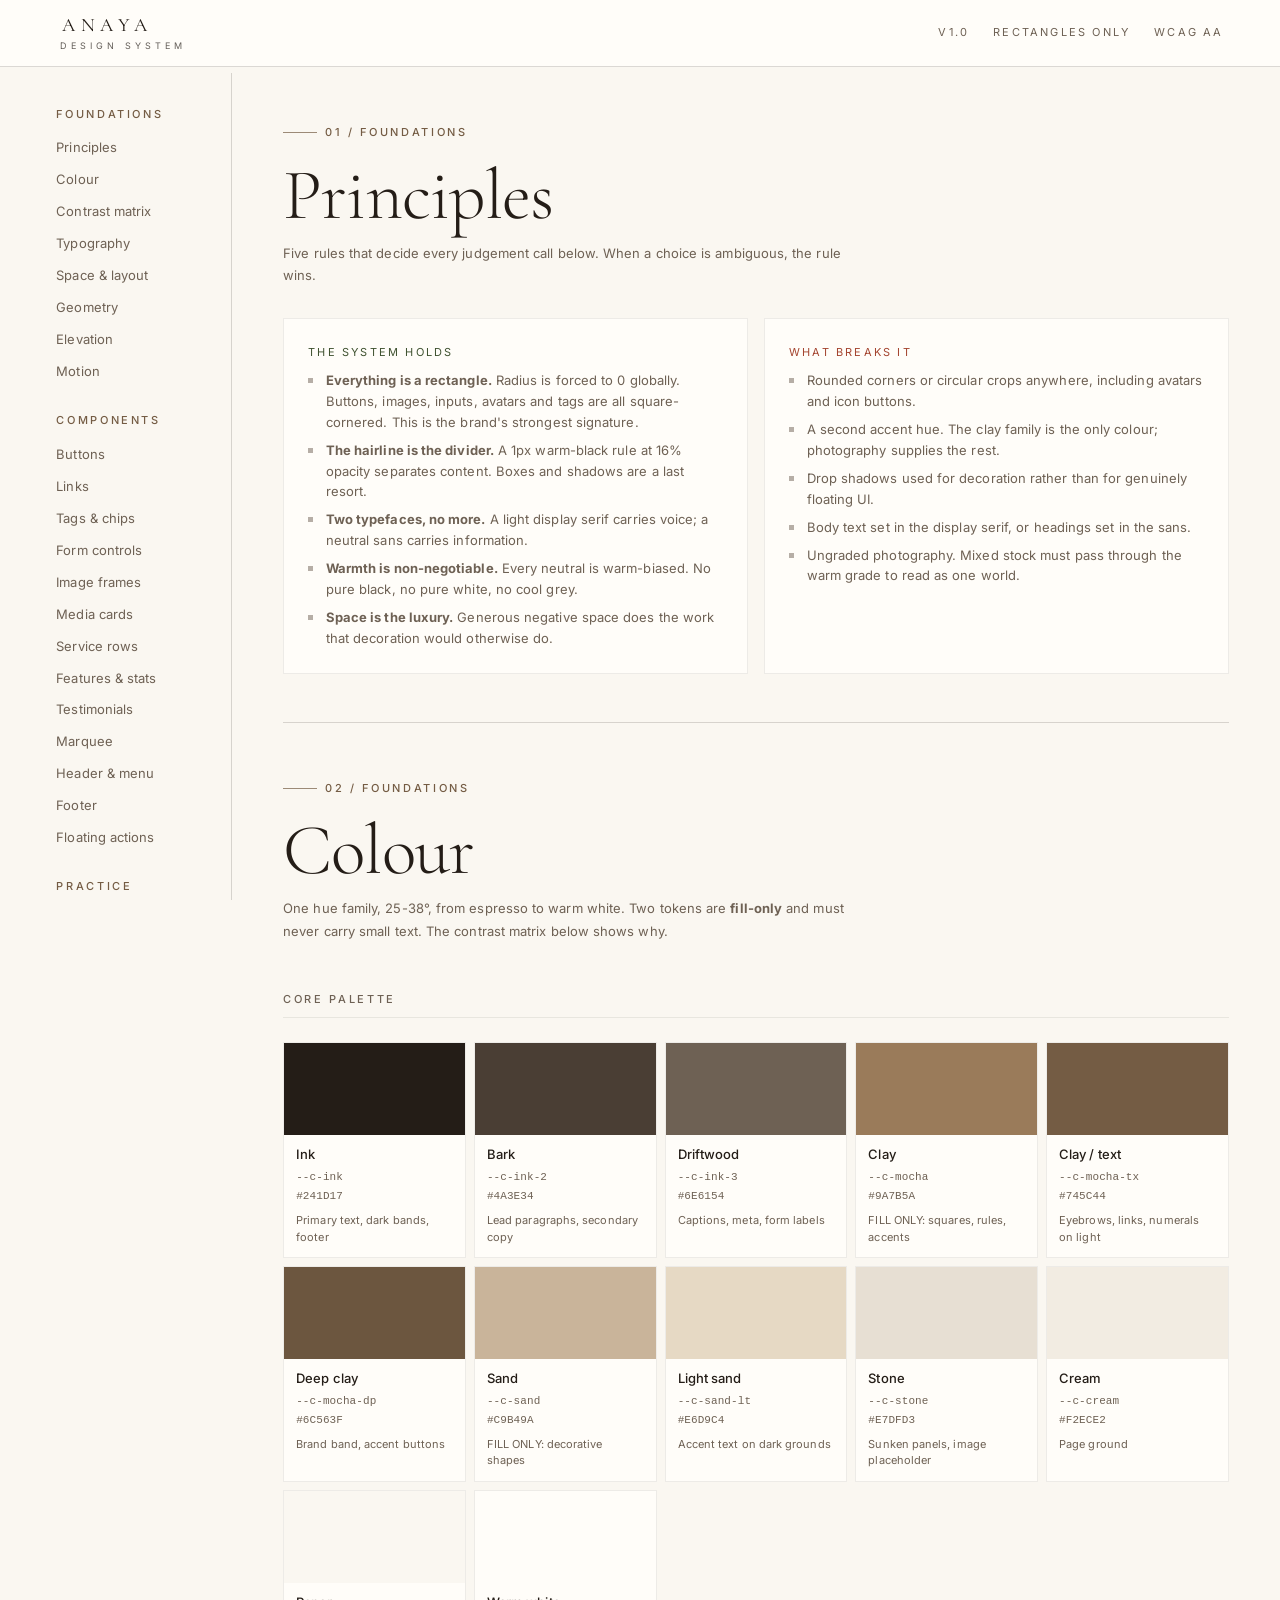
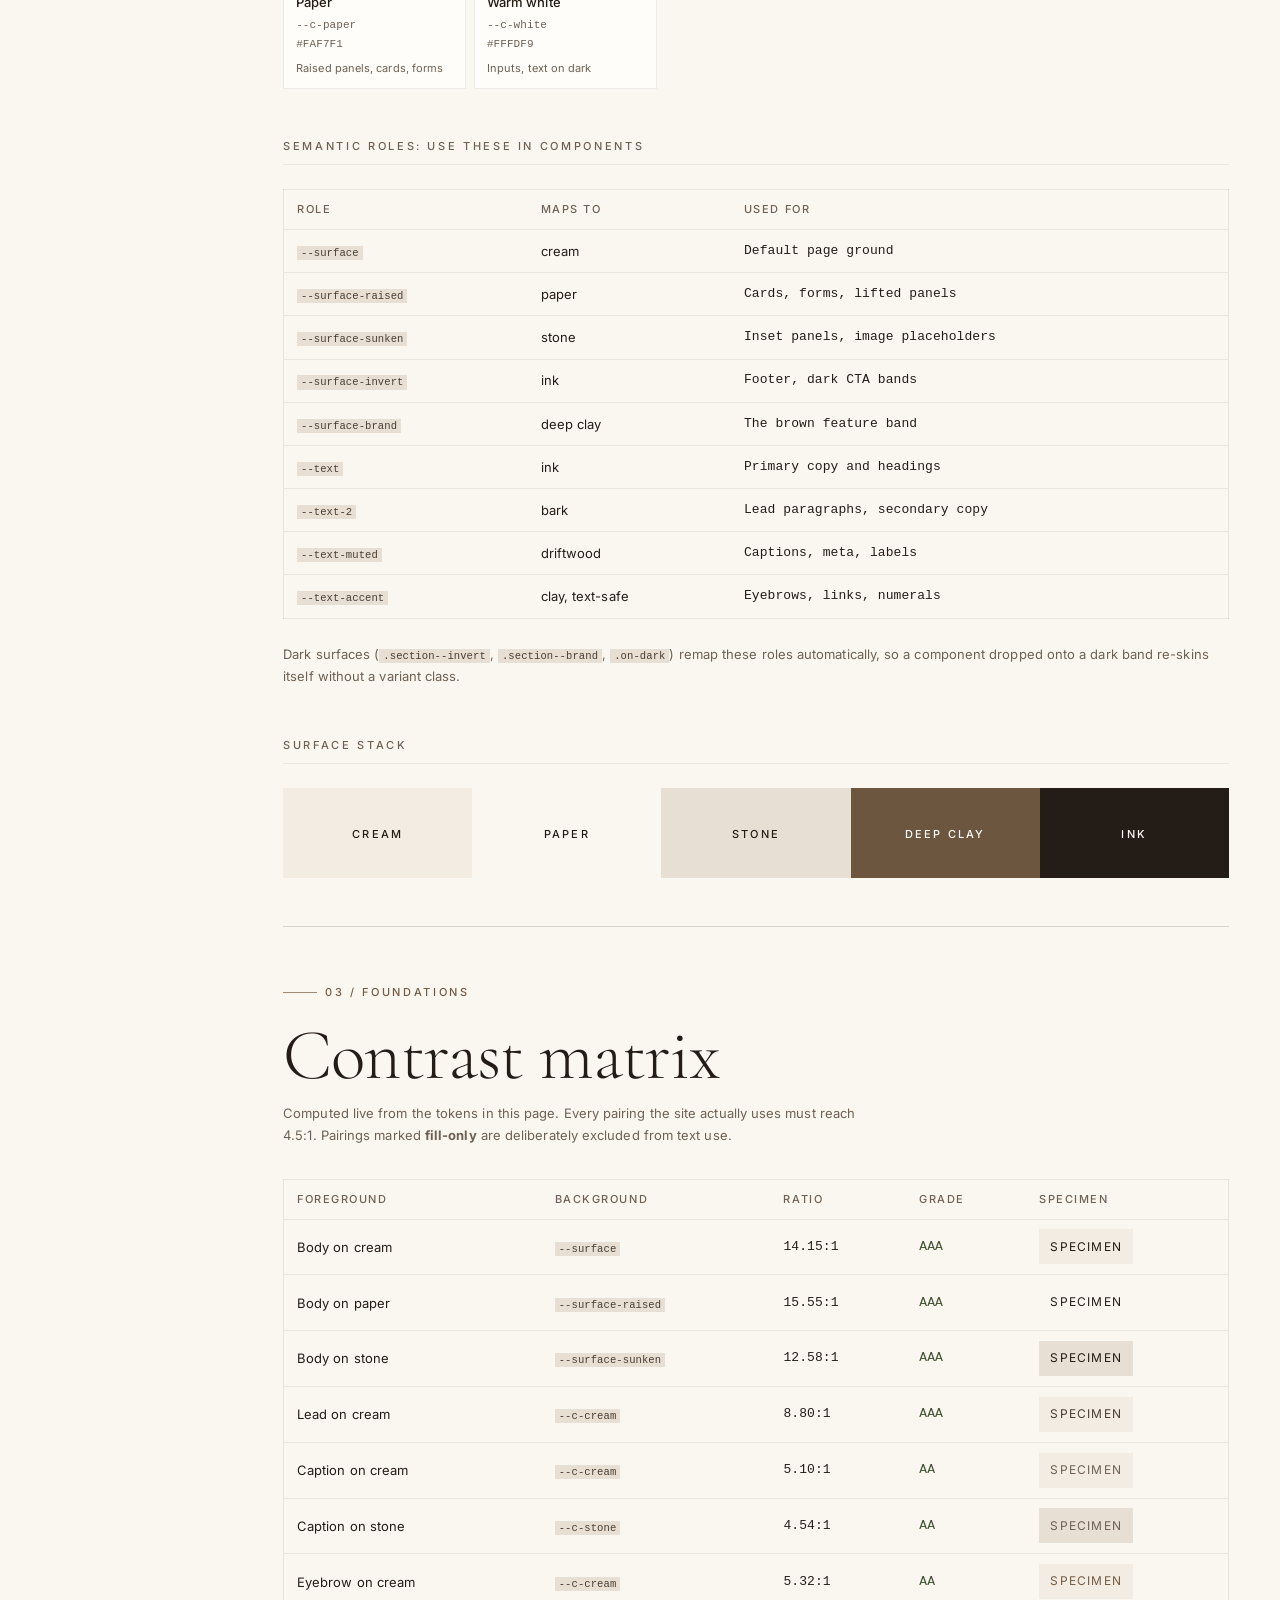
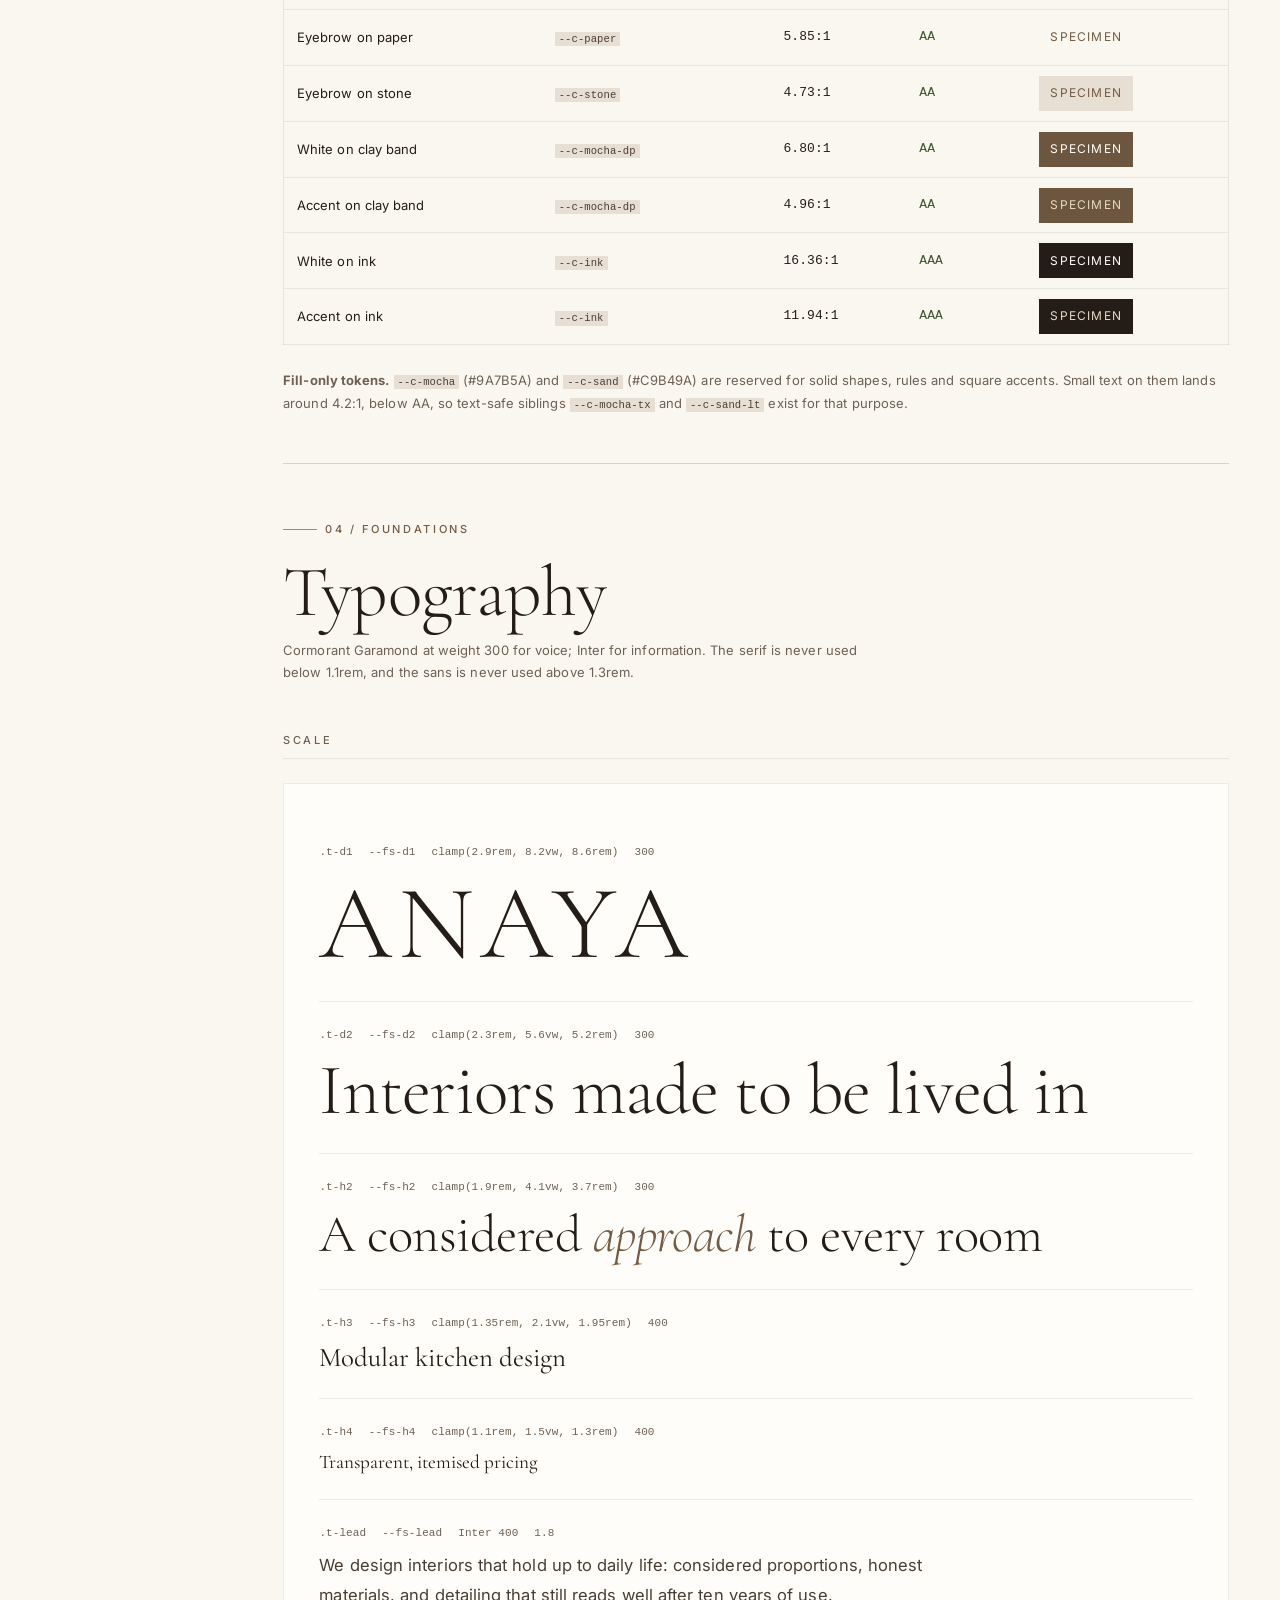
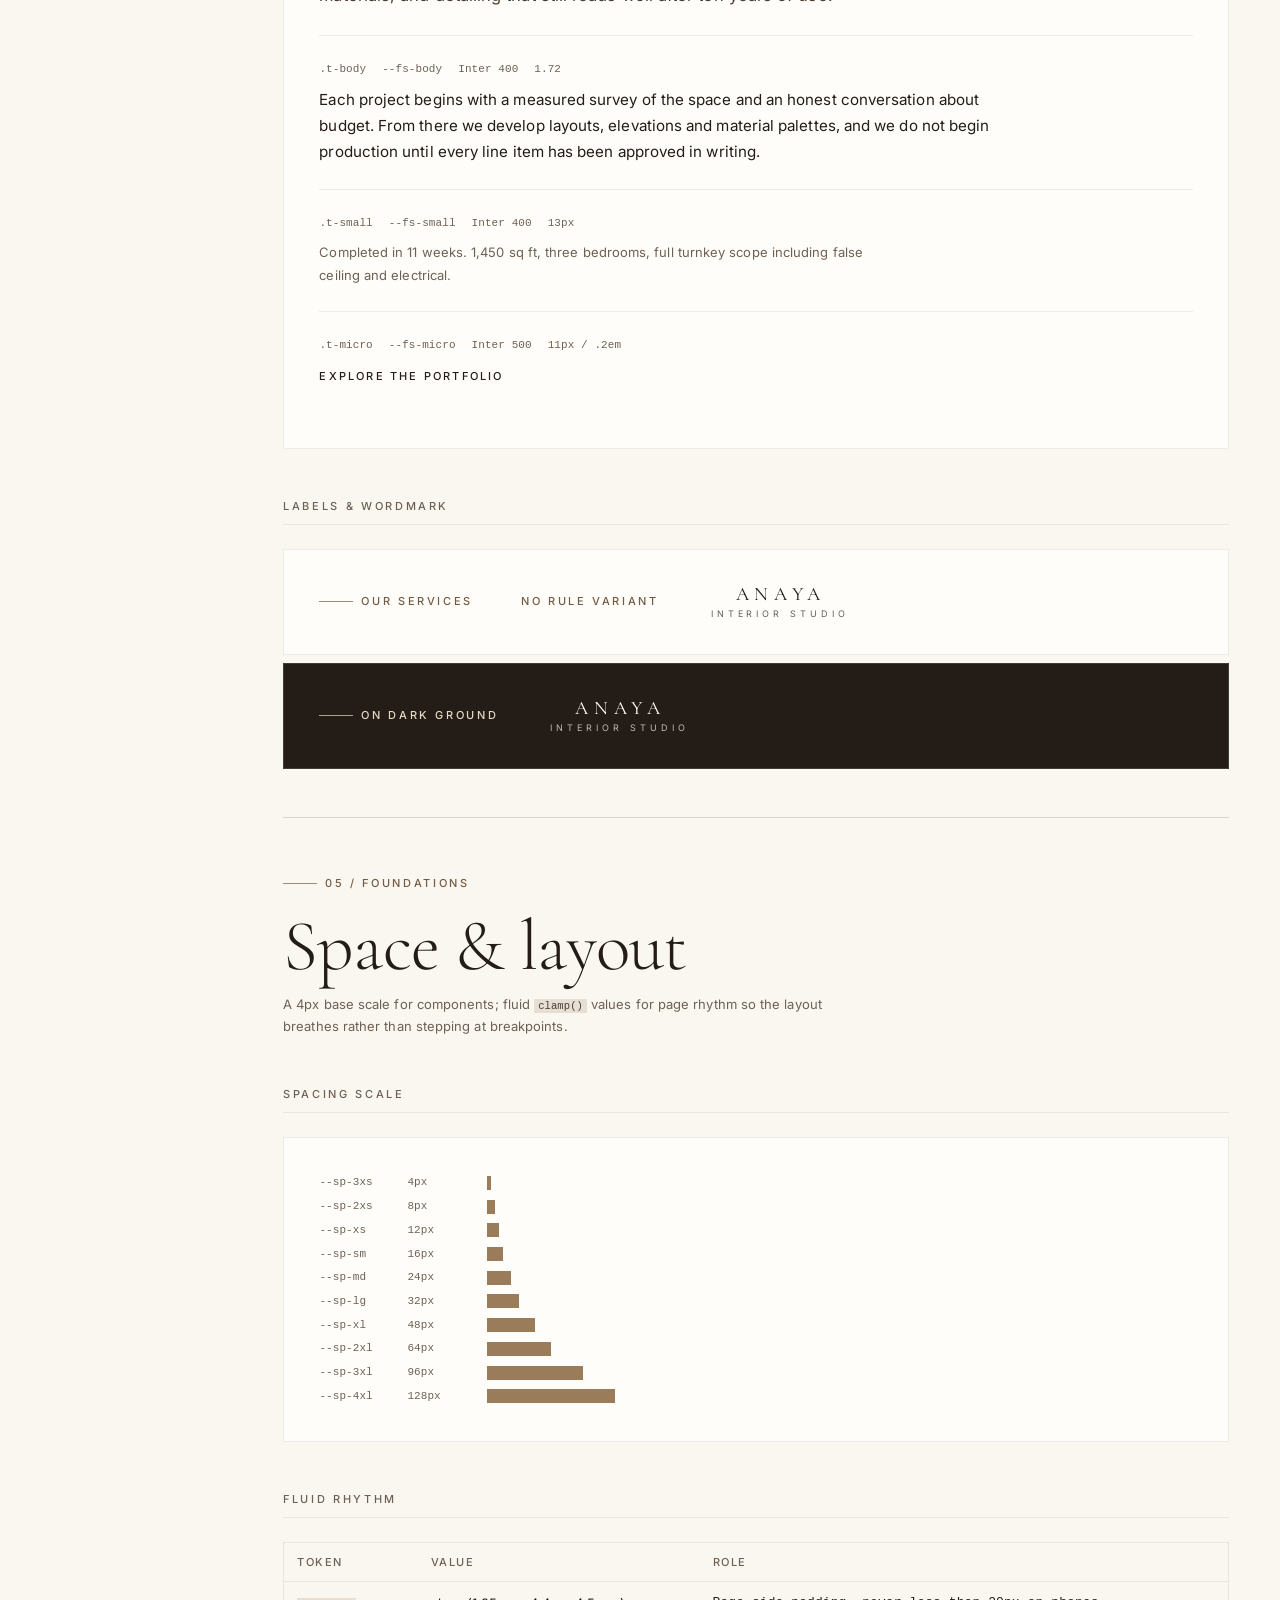
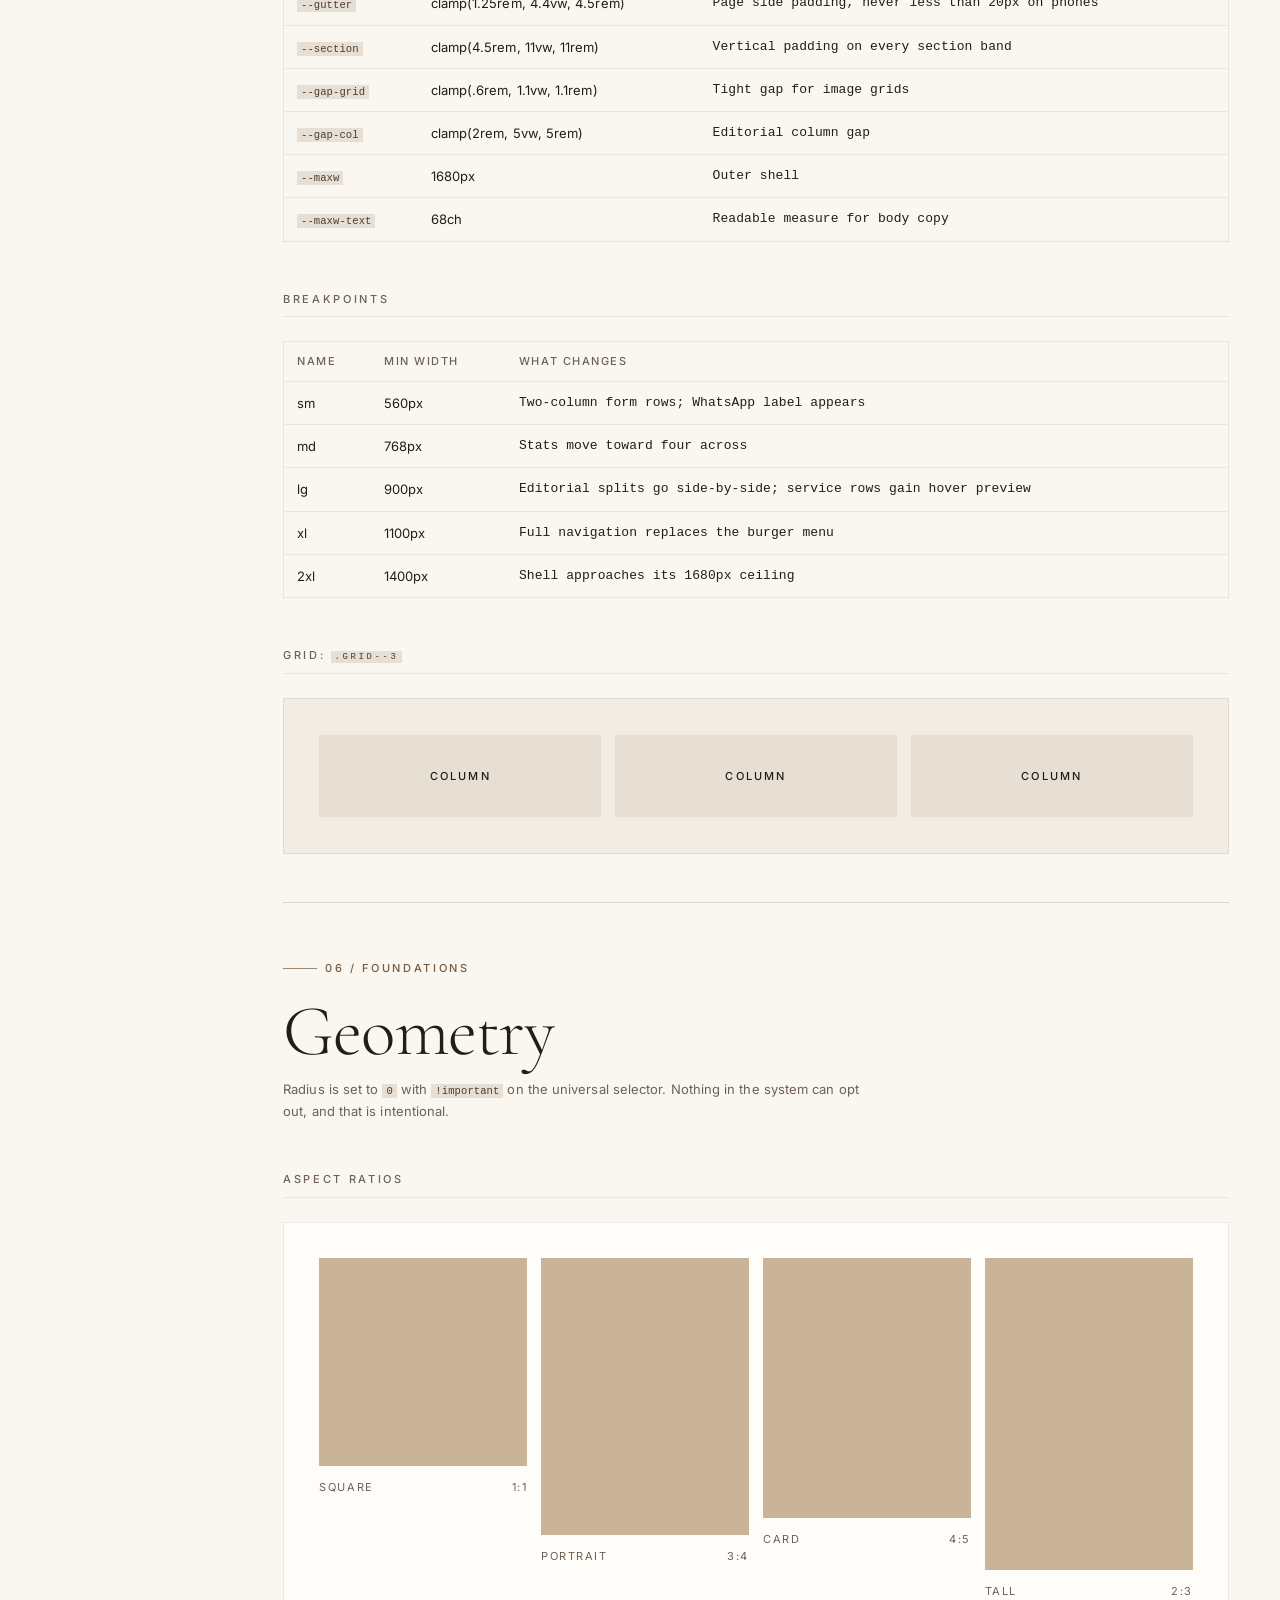
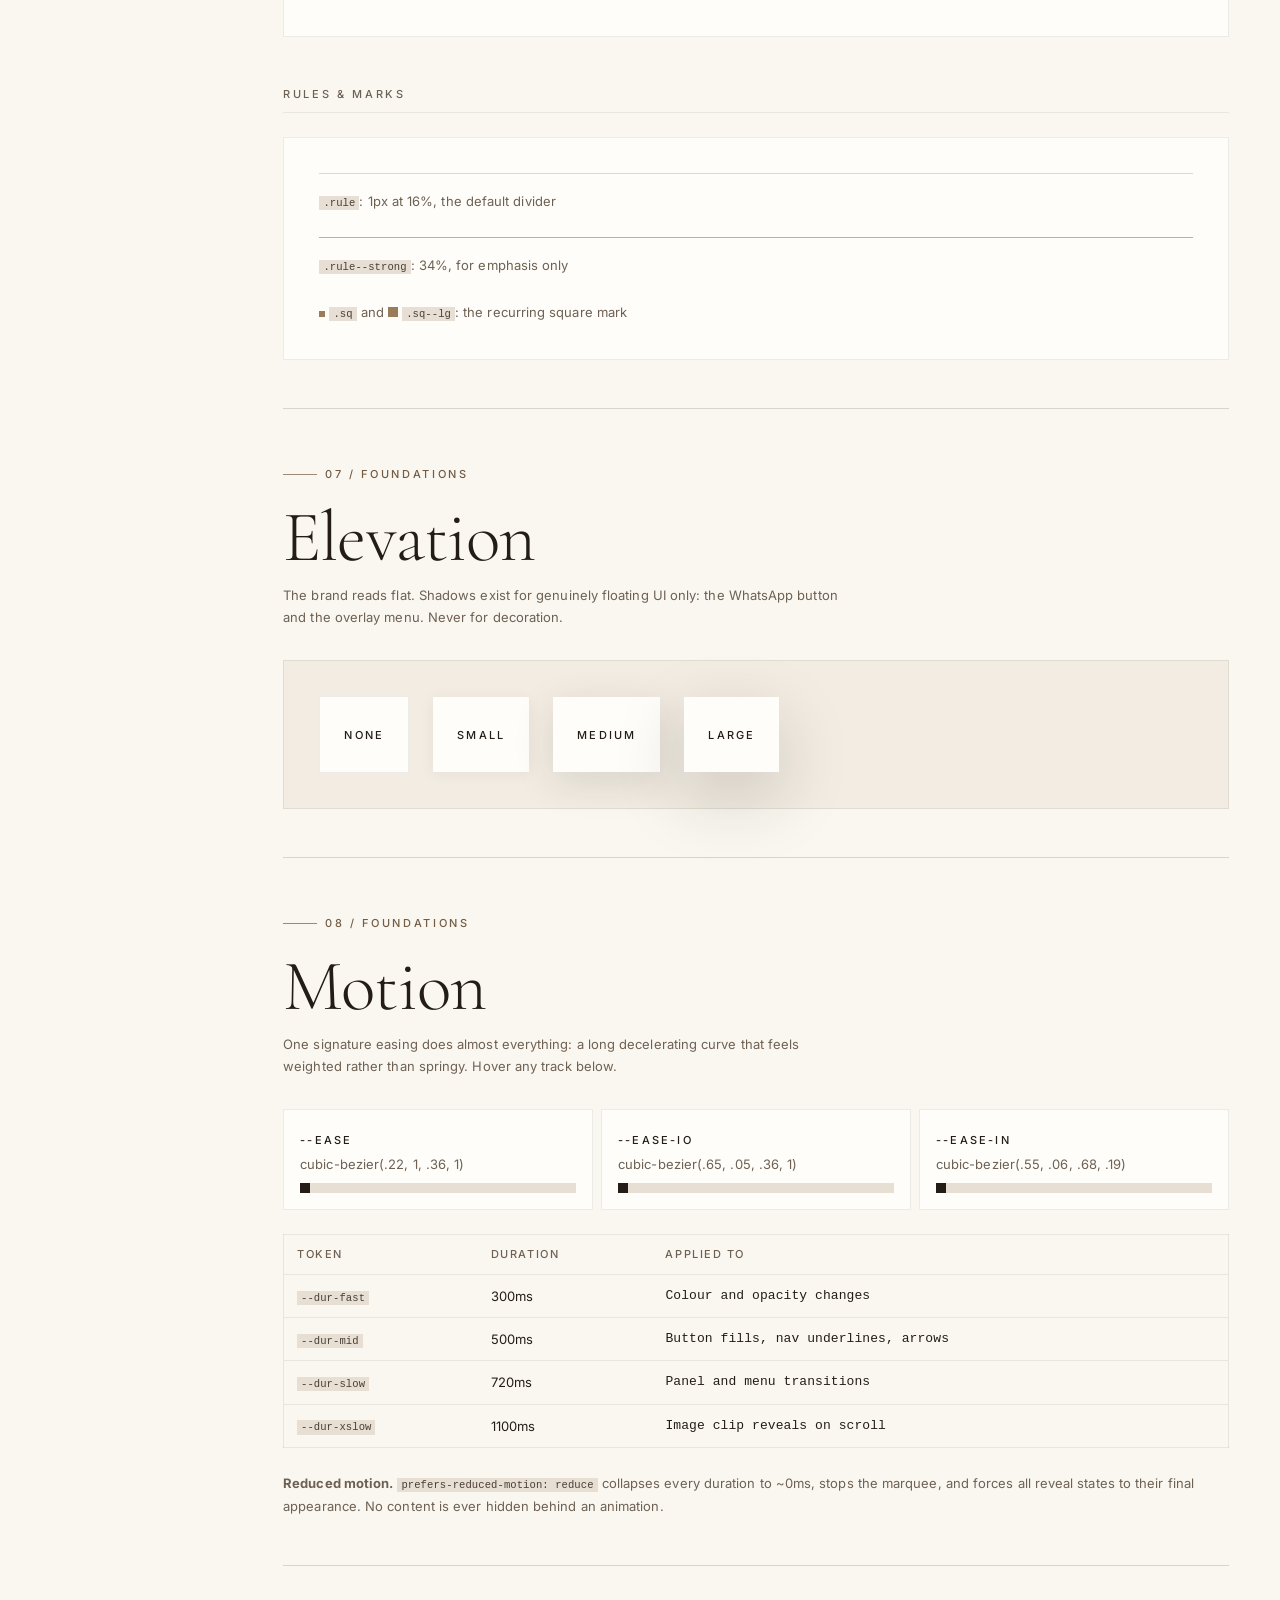
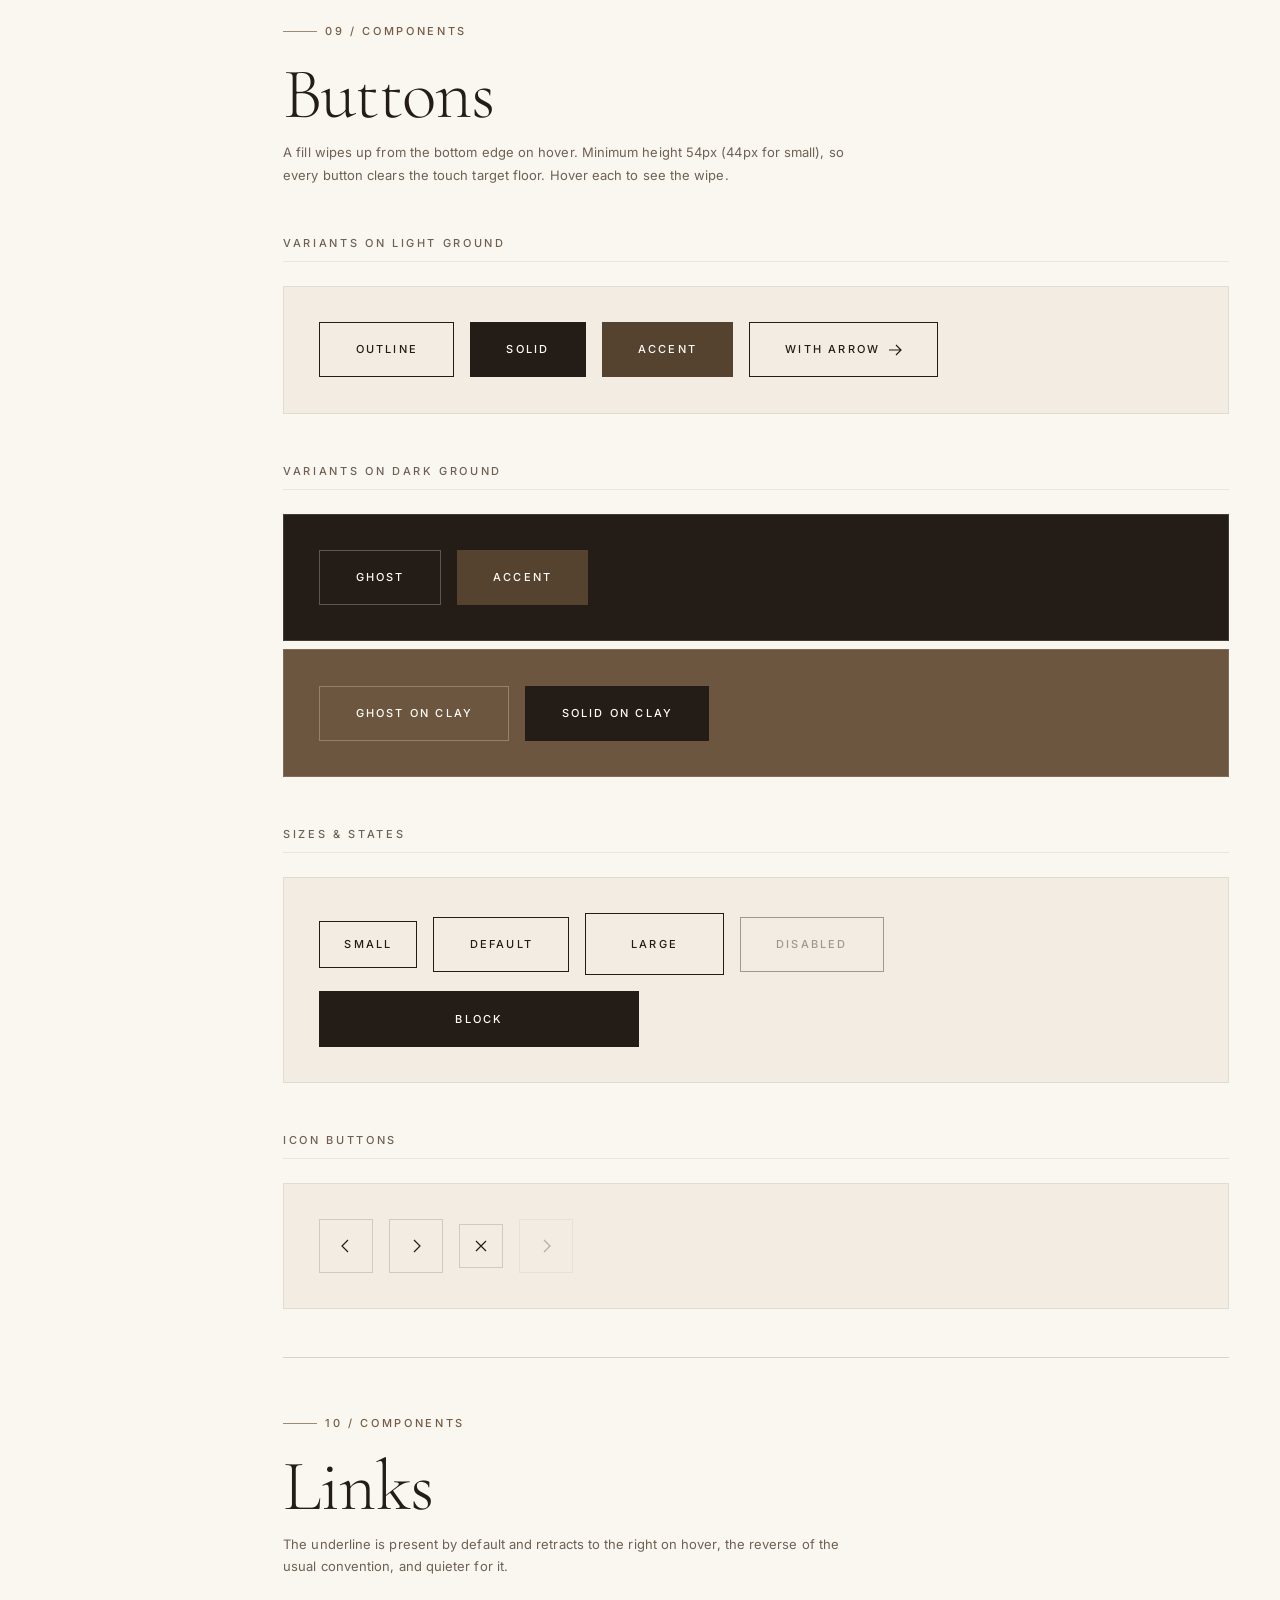
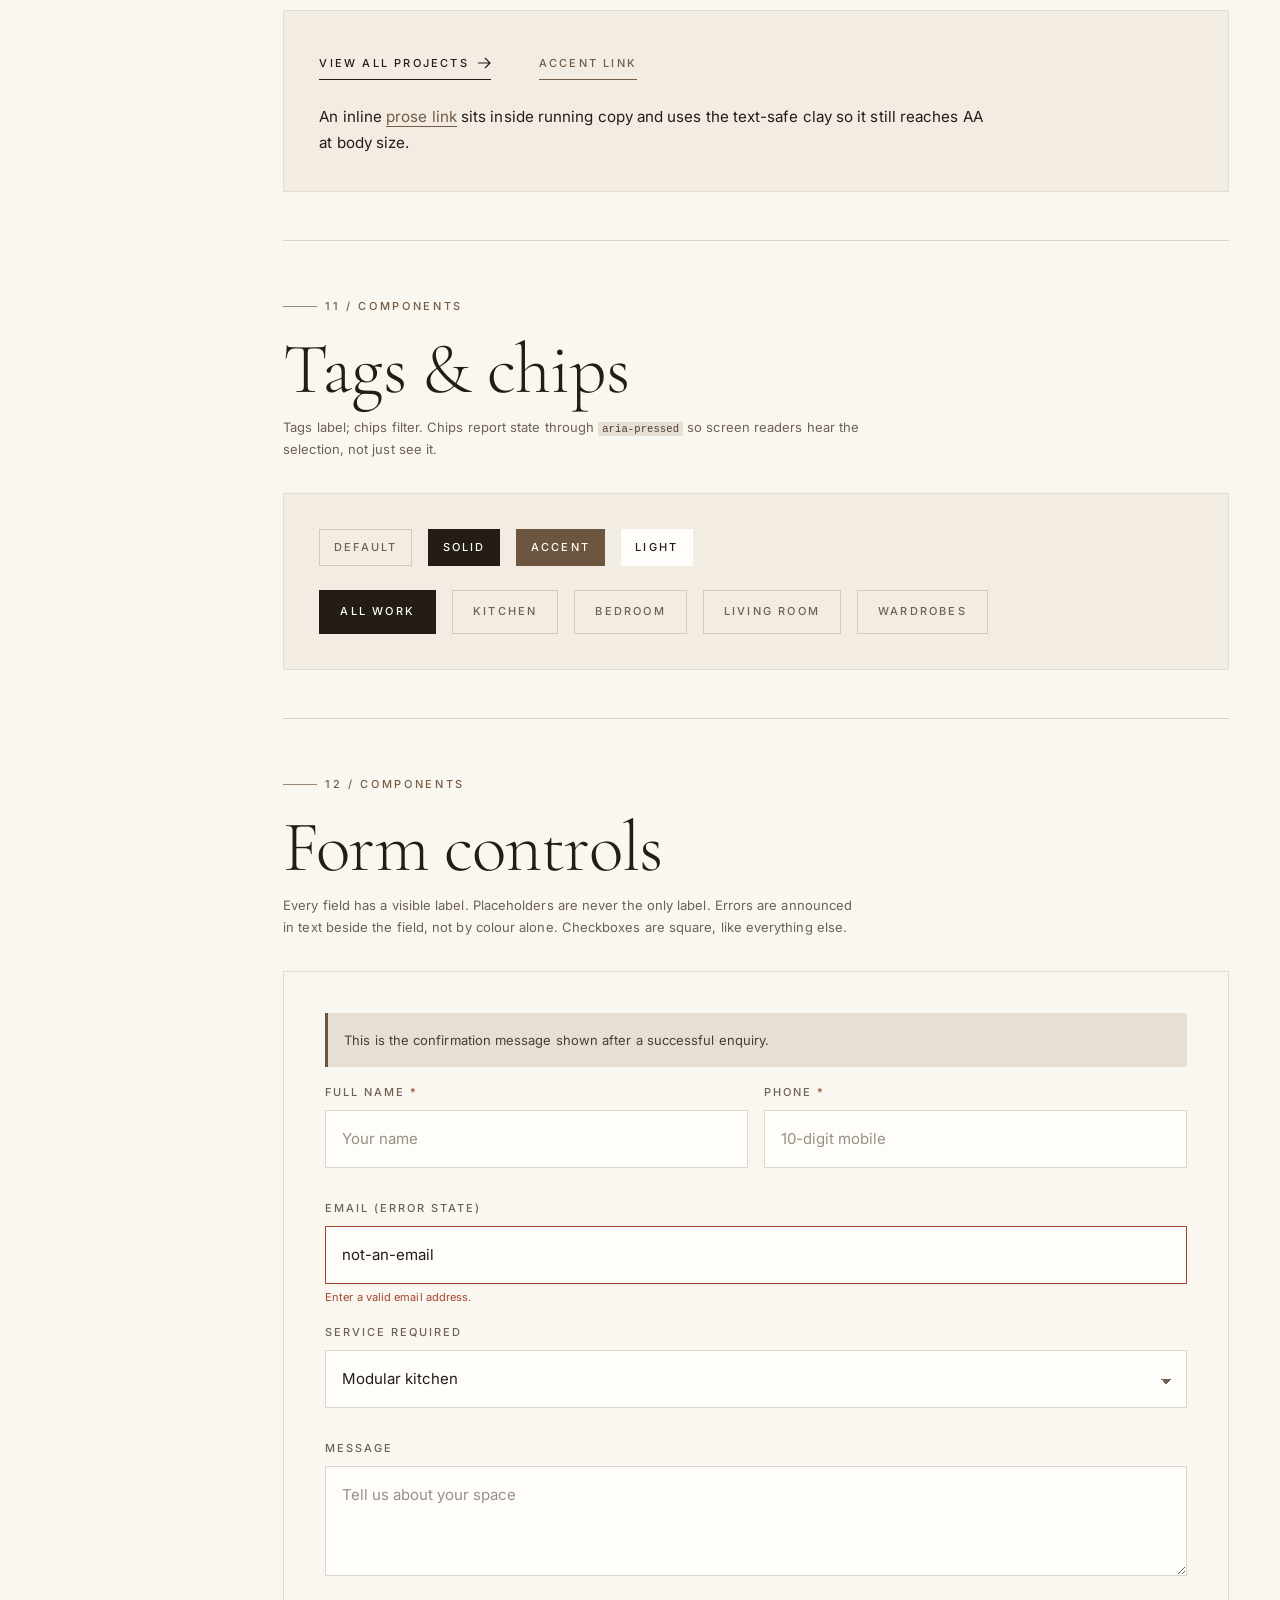
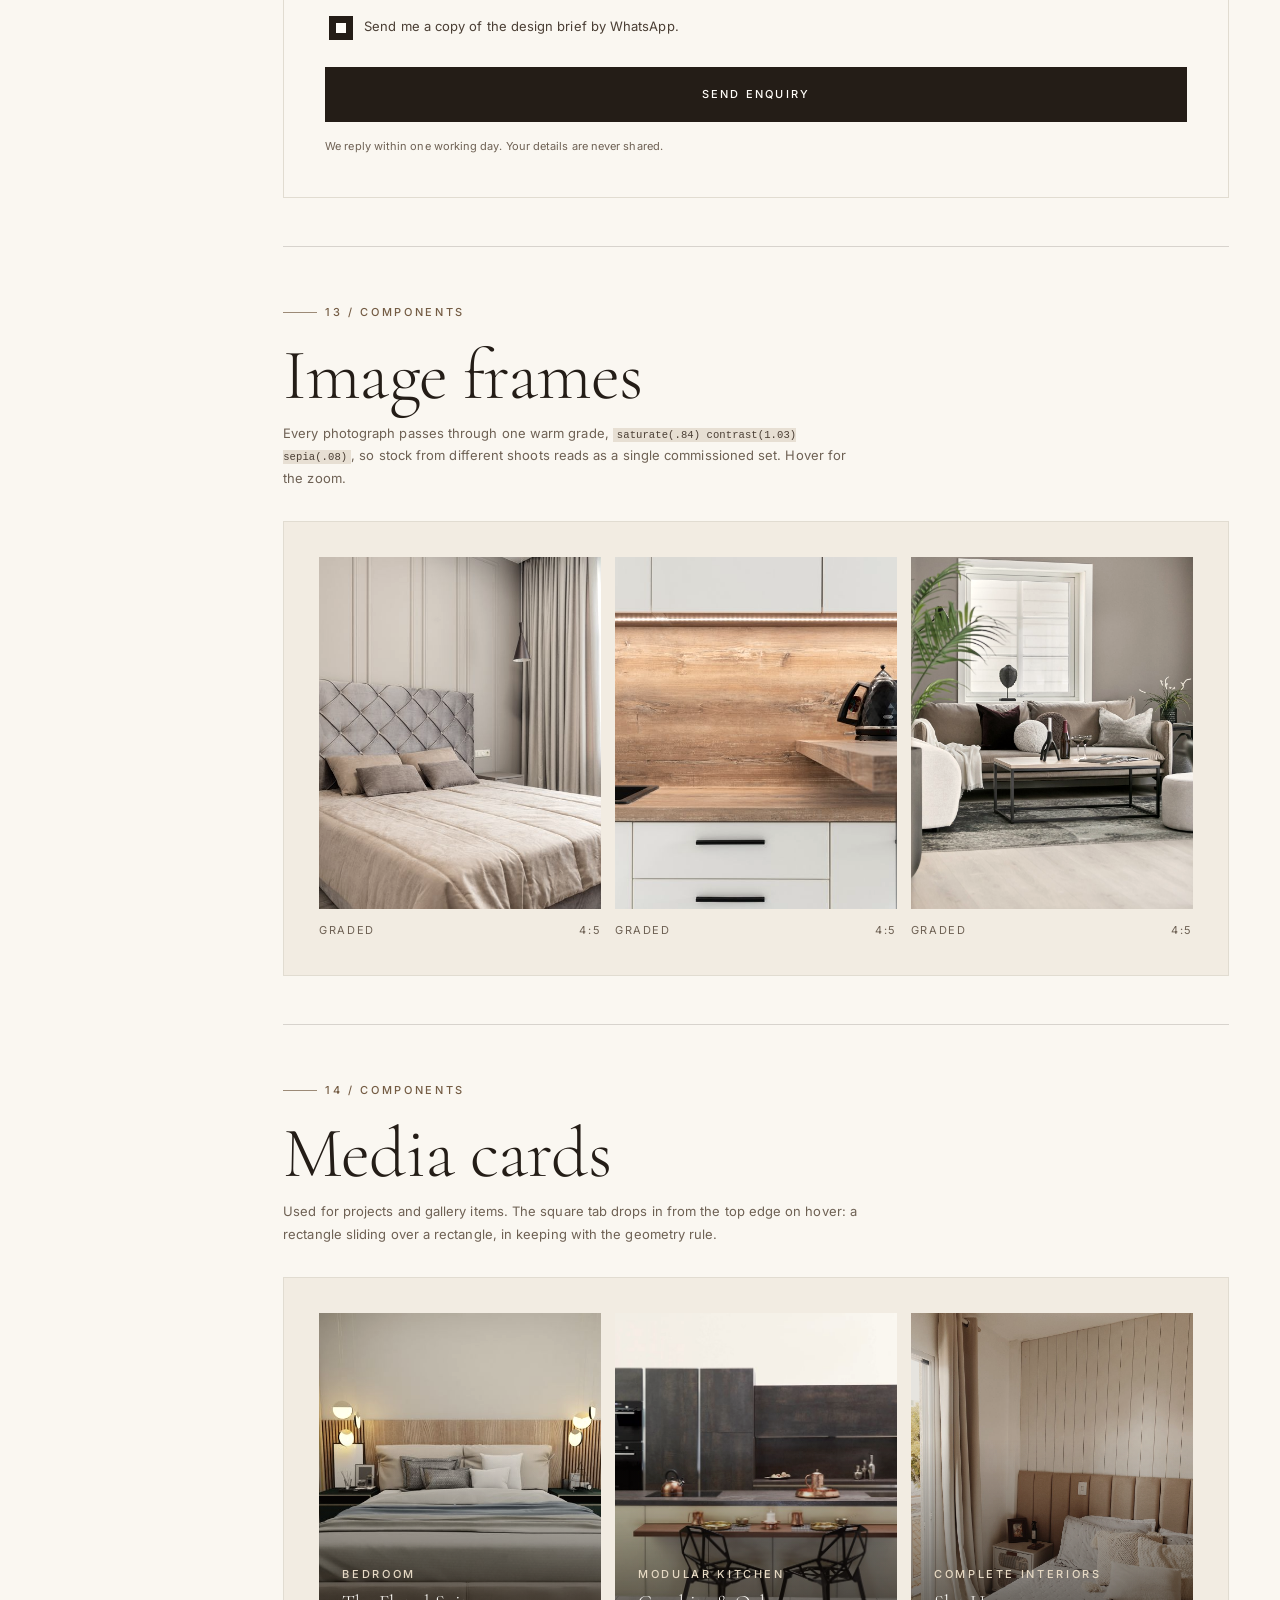
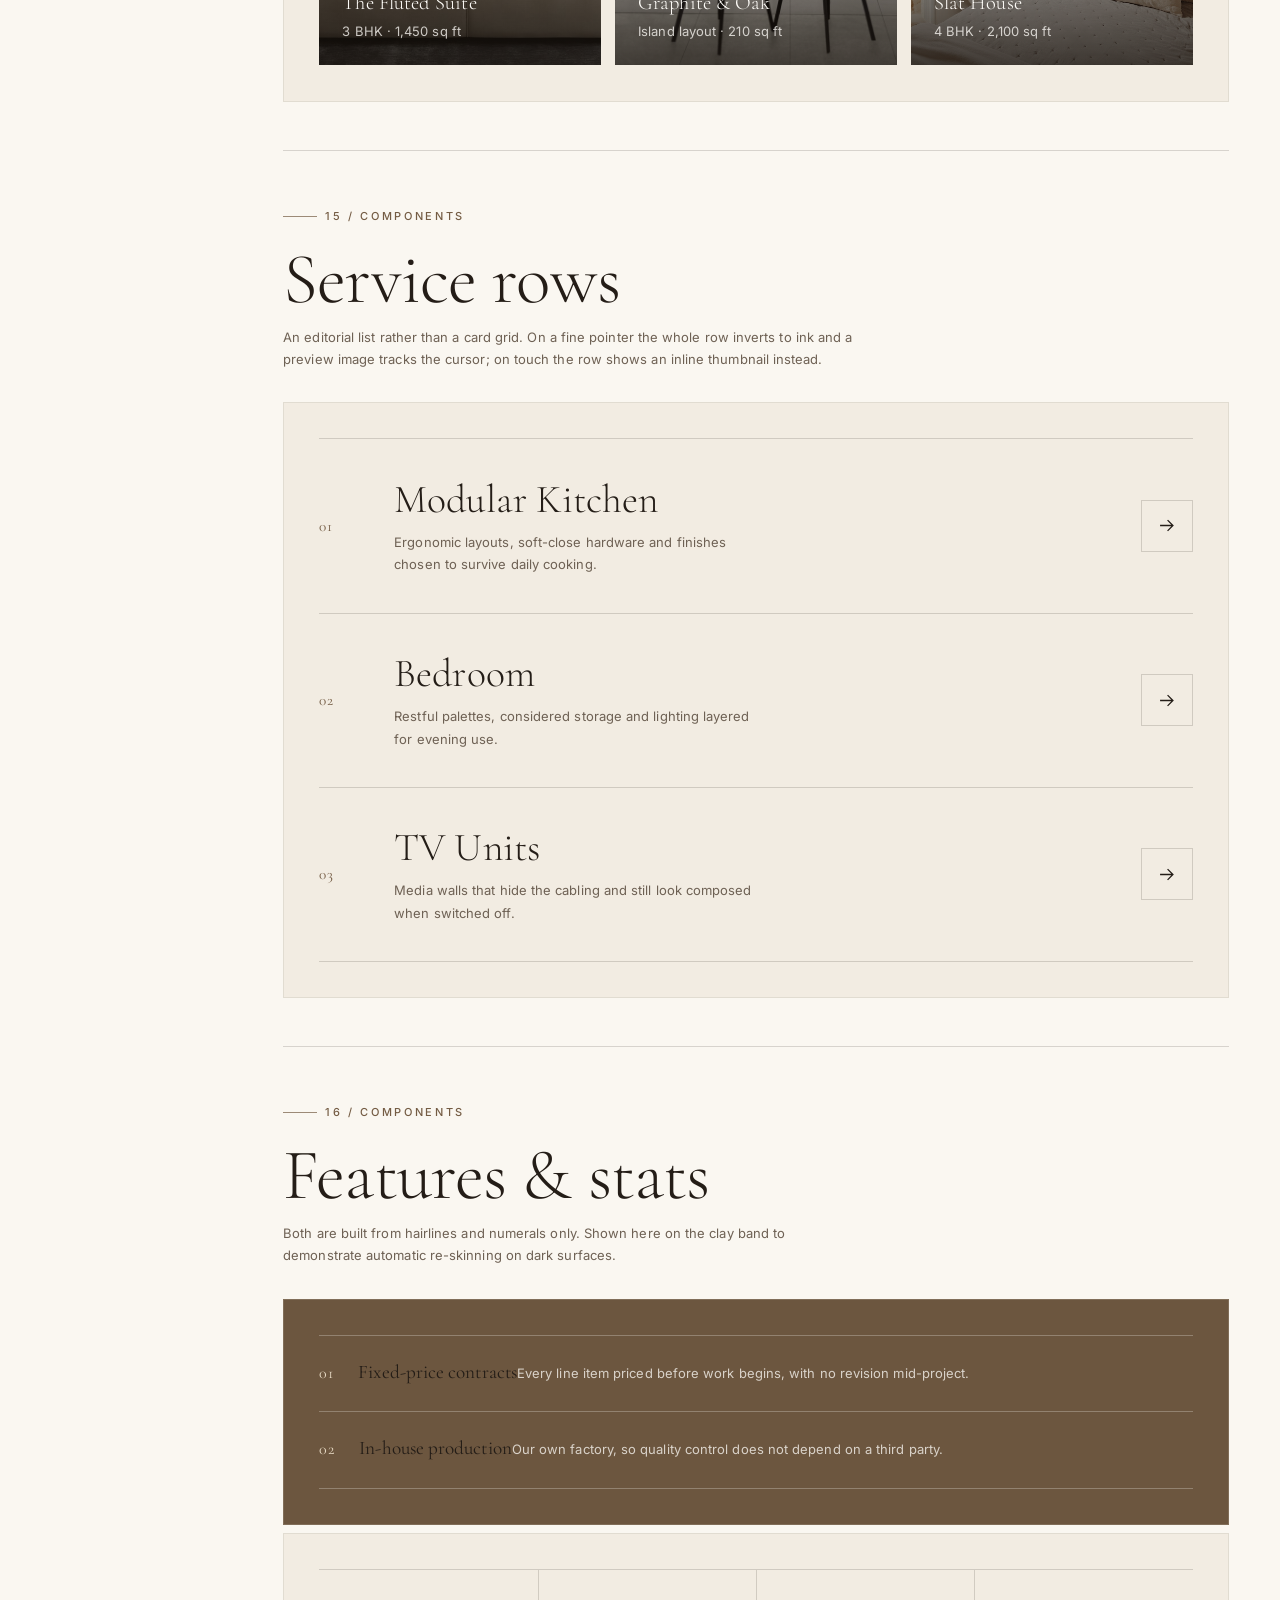
==== commit e30c6f7d: "Responsive pass: fix tap targets, add fixed image to home intro Audited all seven pages at eleven vi" ====
--- a/design-system.html
+++ b/design-system.html
@@ -777,7 +777,7 @@
           <ul>
             <li>Every text pairing in use meets WCAG AA (4.5:1), verified in the matrix above.</li>
             <li>Focus is always visible: a 2px clay ring, offset 3px, which switches to white on dark grounds.</li>
-            <li>Interactive targets are at least 44×44px.</li>
+            <li>Buttons, chips and icon buttons are at least 44px tall, and 54px at default size. Inline links in dense lists (navigation, footer, breadcrumbs) carry padding to clear the 24px WCAG minimum, and expand to 44px on coarse pointers via <code>@media (pointer:coarse)</code>.</li>
             <li>A skip link precedes the header on every page.</li>
             <li>Reduced-motion users get the full layout with no animation and no hidden content.</li>
             <li>Filter state is exposed through <code>aria-pressed</code>; form errors through <code>aria-invalid</code> and <code>aria-describedby</code>.</li>
--- a/assets/css/components.css
+++ b/assets/css/components.css
@@ -64,7 +64,7 @@
 
 .link{
   position:relative; display:inline-flex; align-items:center; gap:var(--sp-2xs);
-  padding-bottom:.42rem;
+  padding-top:.5rem; padding-bottom:.42rem;
   font-size:var(--fs-micro); font-weight:var(--fw-med);
   letter-spacing:var(--ls-label); text-transform:uppercase;
 }
@@ -149,6 +149,25 @@
 .frame--bordered{ border:var(--bw) solid var(--line); }
 .zoom img{ transition:transform 1.25s var(--ease); }
 .zoom:hover img{ transform:scale(1.055); }
+
+/* Fixed-background image box. The photograph is locked to the viewport, so
+   the box reads as a window onto a still image rather than a pasted picture. */
+.fiximg{
+  position:relative; overflow:hidden;
+  aspect-ratio:var(--ar-square); background:var(--surface-sunken);
+}
+.fiximg--portrait{ aspect-ratio:var(--ar-portrait); }
+.fiximg--landscape{ aspect-ratio:var(--ar-landscape); }
+.fiximg__bg{
+  position:absolute; inset:0;
+  background-repeat:no-repeat; background-size:cover; background-position:center;
+  background-attachment:fixed;
+  filter:saturate(.84) contrast(1.03) sepia(.08) brightness(1.01);
+}
+/* Touch devices and iOS handle fixed attachment badly; fall back cleanly. */
+@media (hover:none),(pointer:coarse),(prefers-reduced-motion:reduce){
+  .fiximg__bg{ background-attachment:scroll; }
+}
 
 /* Caption under media */
 .caption{
@@ -380,14 +399,14 @@
 .check{ display:flex; align-items:flex-start; gap:var(--sp-2xs); cursor:pointer;
   font-size:var(--fs-small); color:var(--c-ink-2); }
 .check input{
-  appearance:none; width:18px; height:18px; flex:none; margin-top:.2rem;
+  appearance:none; width:24px; height:24px; flex:none; margin-top:.05rem;
   border:var(--bw) solid var(--line-strong); background:var(--c-white);
   display:grid; place-items:center; cursor:pointer;
   transition:background-color var(--dur-fast) var(--ease), border-color var(--dur-fast) var(--ease);
 }
 .check input:checked{ background:var(--c-ink); border-color:var(--c-ink); }
 .check input:checked::after{
-  content:""; width:8px; height:8px; background:var(--c-white);
+  content:""; width:10px; height:10px; background:var(--c-white);
 }
 .check input:focus-visible{ outline:var(--bw-2) solid var(--focus-ring); outline-offset:2px; }
 
@@ -419,13 +438,17 @@
 .hdr .wordmark{ grid-column:2; justify-self:center; }
 .nav{ display:flex; align-items:center; gap:2.2rem; }
 .nav--end{ grid-column:3; justify-self:end; }
+/* --pad grows the hit area; the underline offsets by the same amount so it
+   stays tight under the text instead of drifting to the padding edge. */
 .nav a{
-  position:relative; padding-block:var(--sp-3xs);
+  --pad:.8rem;
+  position:relative; display:inline-block; padding-block:var(--pad);
   font-size:var(--fs-micro); font-weight:var(--fw-med);
   letter-spacing:.17em; text-transform:uppercase;
 }
+@media (pointer:coarse){ .nav a{ --pad:1.15rem; } }
 .nav a::after{
-  content:""; position:absolute; left:0; bottom:0; width:100%; height:var(--bw);
+  content:""; position:absolute; left:0; bottom:var(--pad); width:100%; height:var(--bw);
   background:currentColor; transform:scaleX(0); transform-origin:left;
   transition:transform var(--dur-mid) var(--ease);
 }
@@ -501,8 +524,12 @@
   margin-bottom:var(--sp-md); font-size:var(--fs-micro); font-weight:var(--fw-med);
   letter-spacing:var(--ls-eyebrow); text-transform:uppercase; color:var(--c-sand-lt);
 }
-.ftr__list li + li{ margin-top:var(--sp-xs); }
-.ftr__list a{ font-size:.9rem; transition:color var(--dur-fast) var(--ease); }
+.ftr__list li + li{ margin-top:var(--sp-3xs); }
+.ftr__list a{
+  display:inline-block; padding-block:.46rem;
+  font-size:.9rem; transition:color var(--dur-fast) var(--ease);
+}
+@media (pointer:coarse){ .ftr__list a{ padding-block:.72rem; } }
 .ftr__list a:hover{ color:var(--c-white); }
 .ftr__bot{
   padding-block:var(--sp-md); display:flex; flex-wrap:wrap; gap:var(--sp-sm) var(--sp-lg);
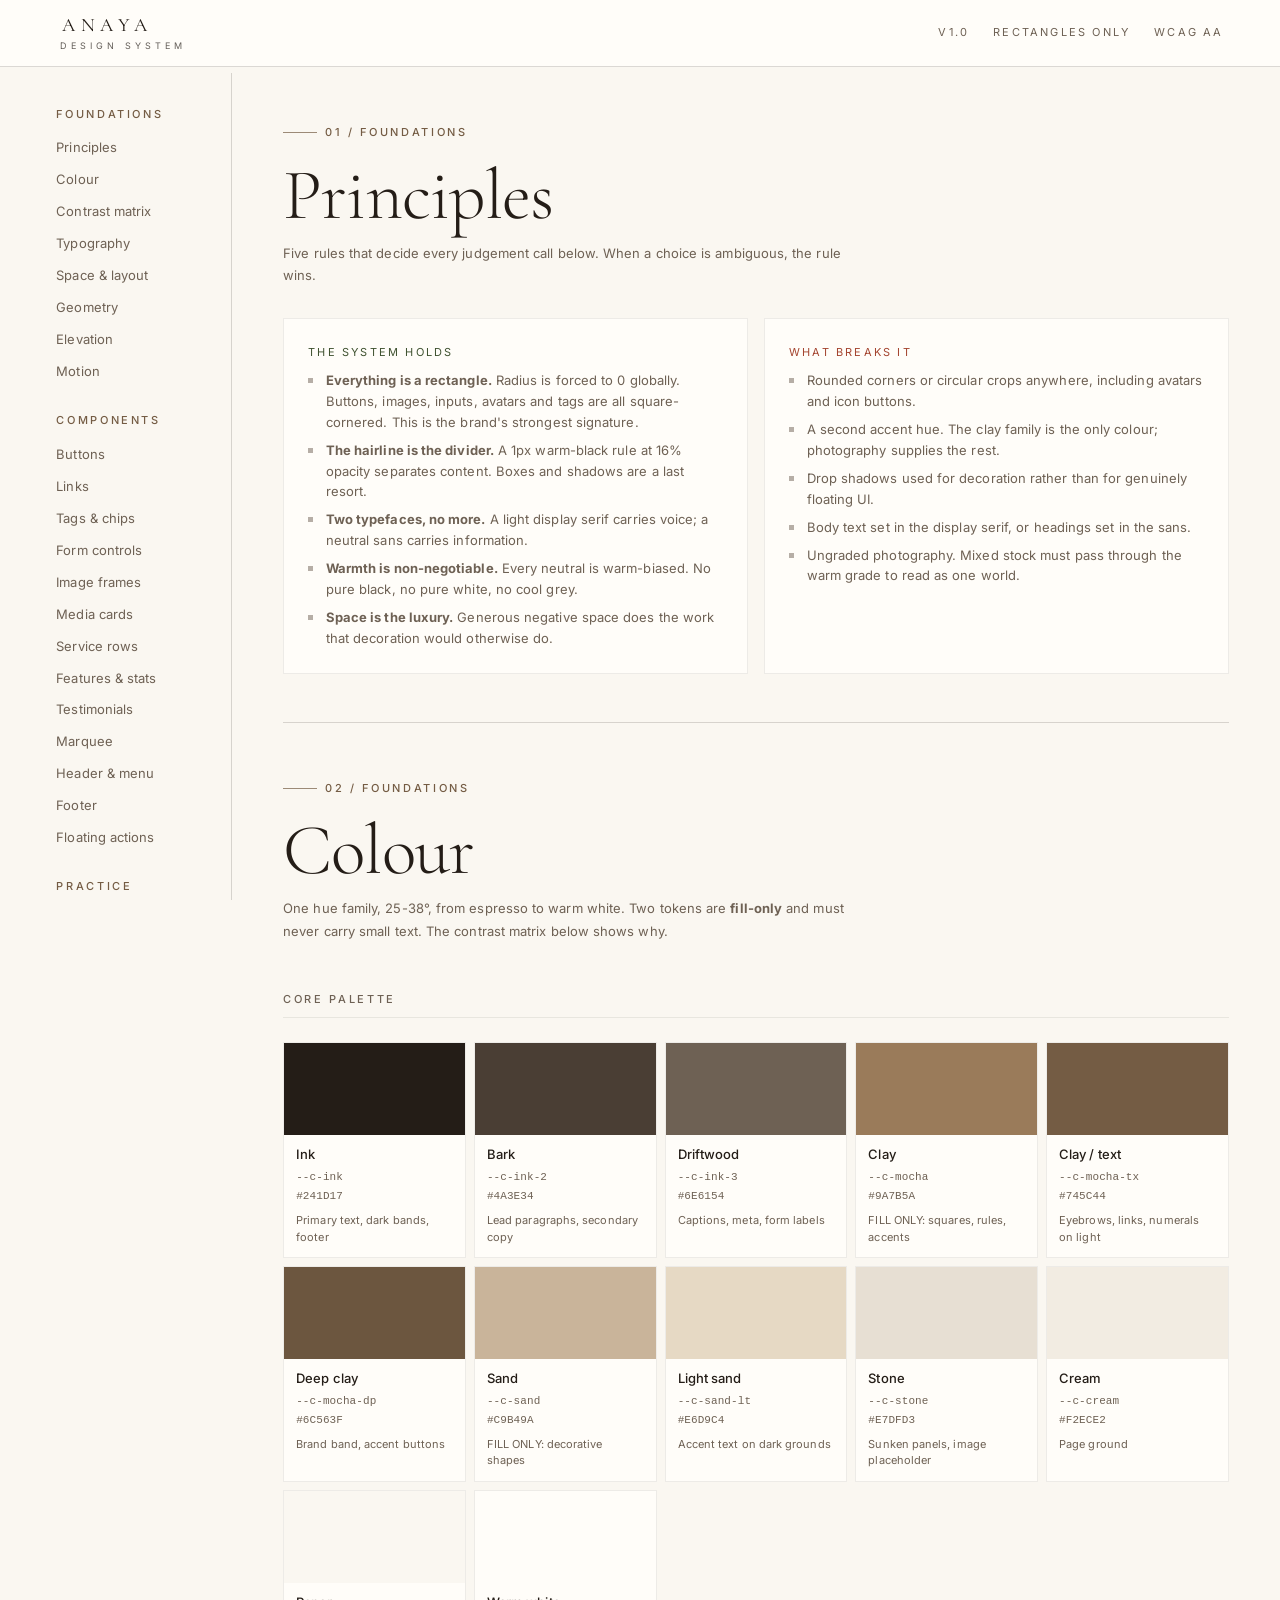
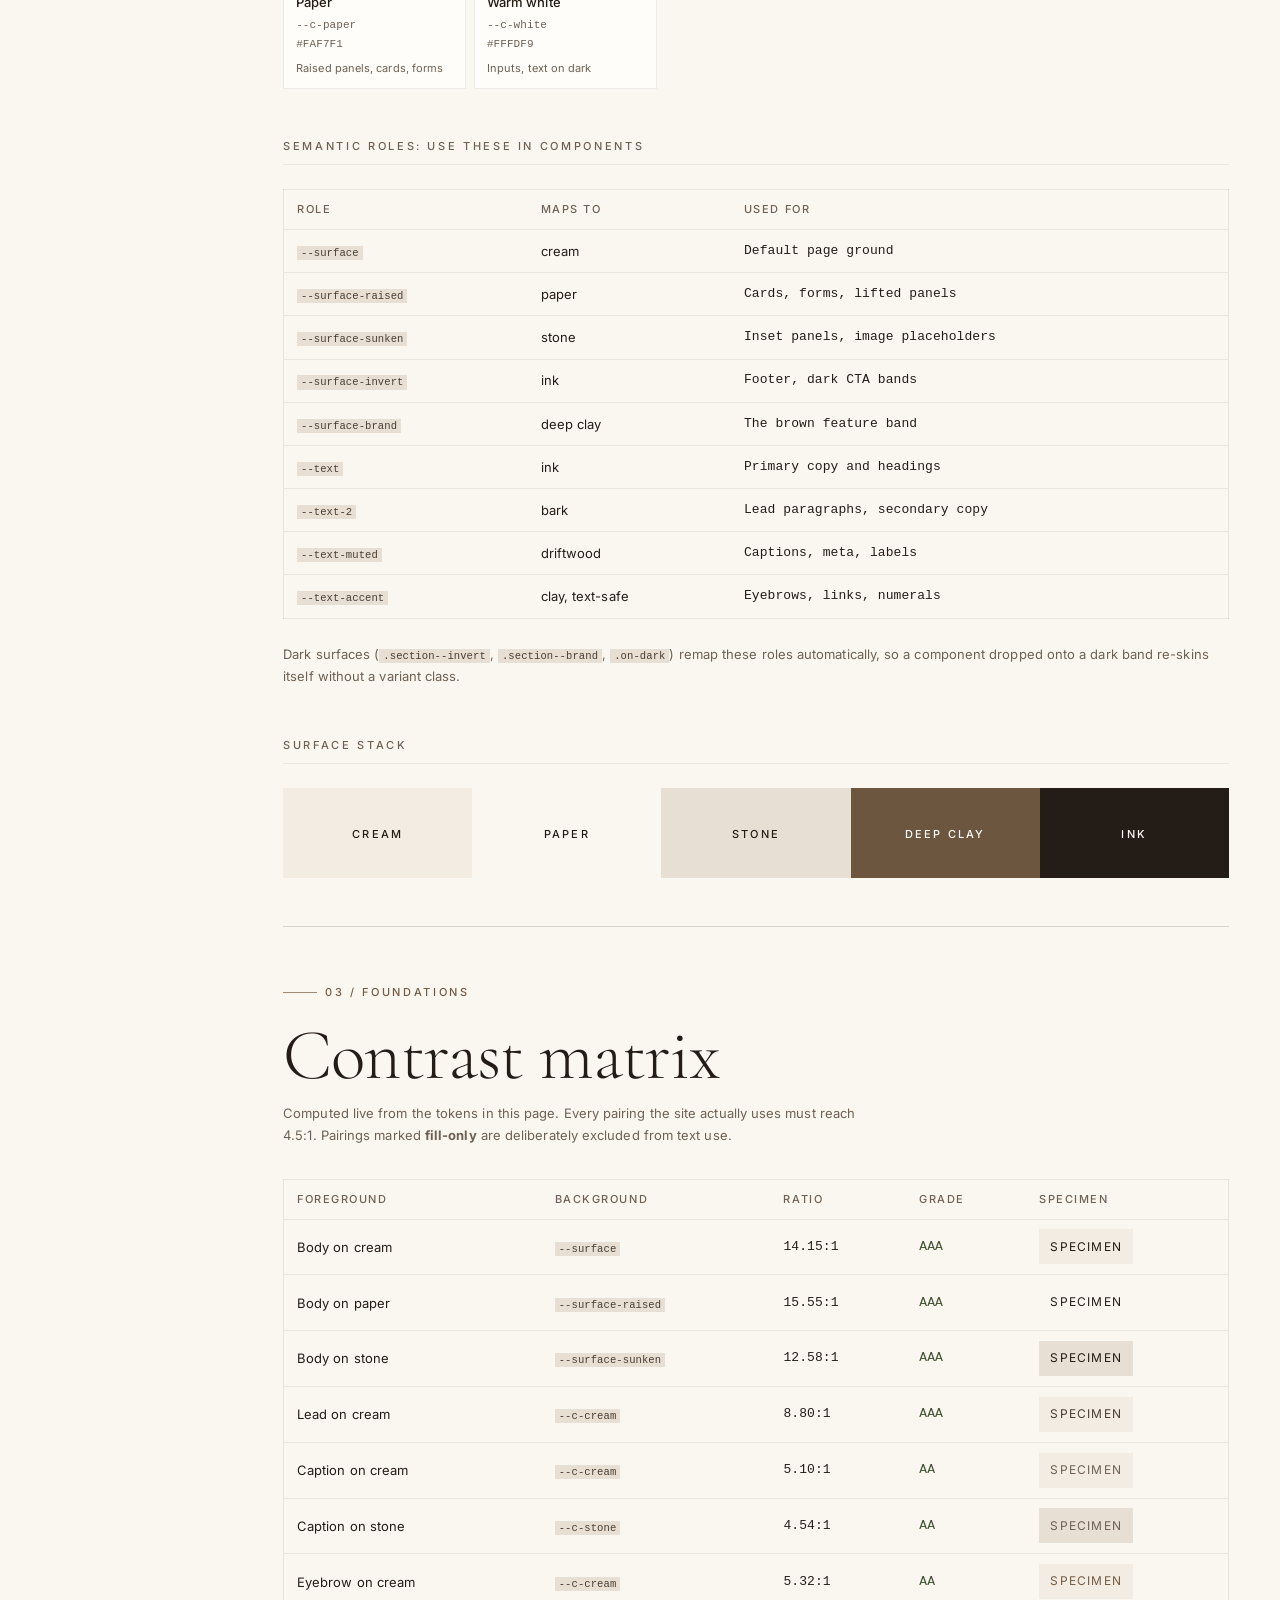
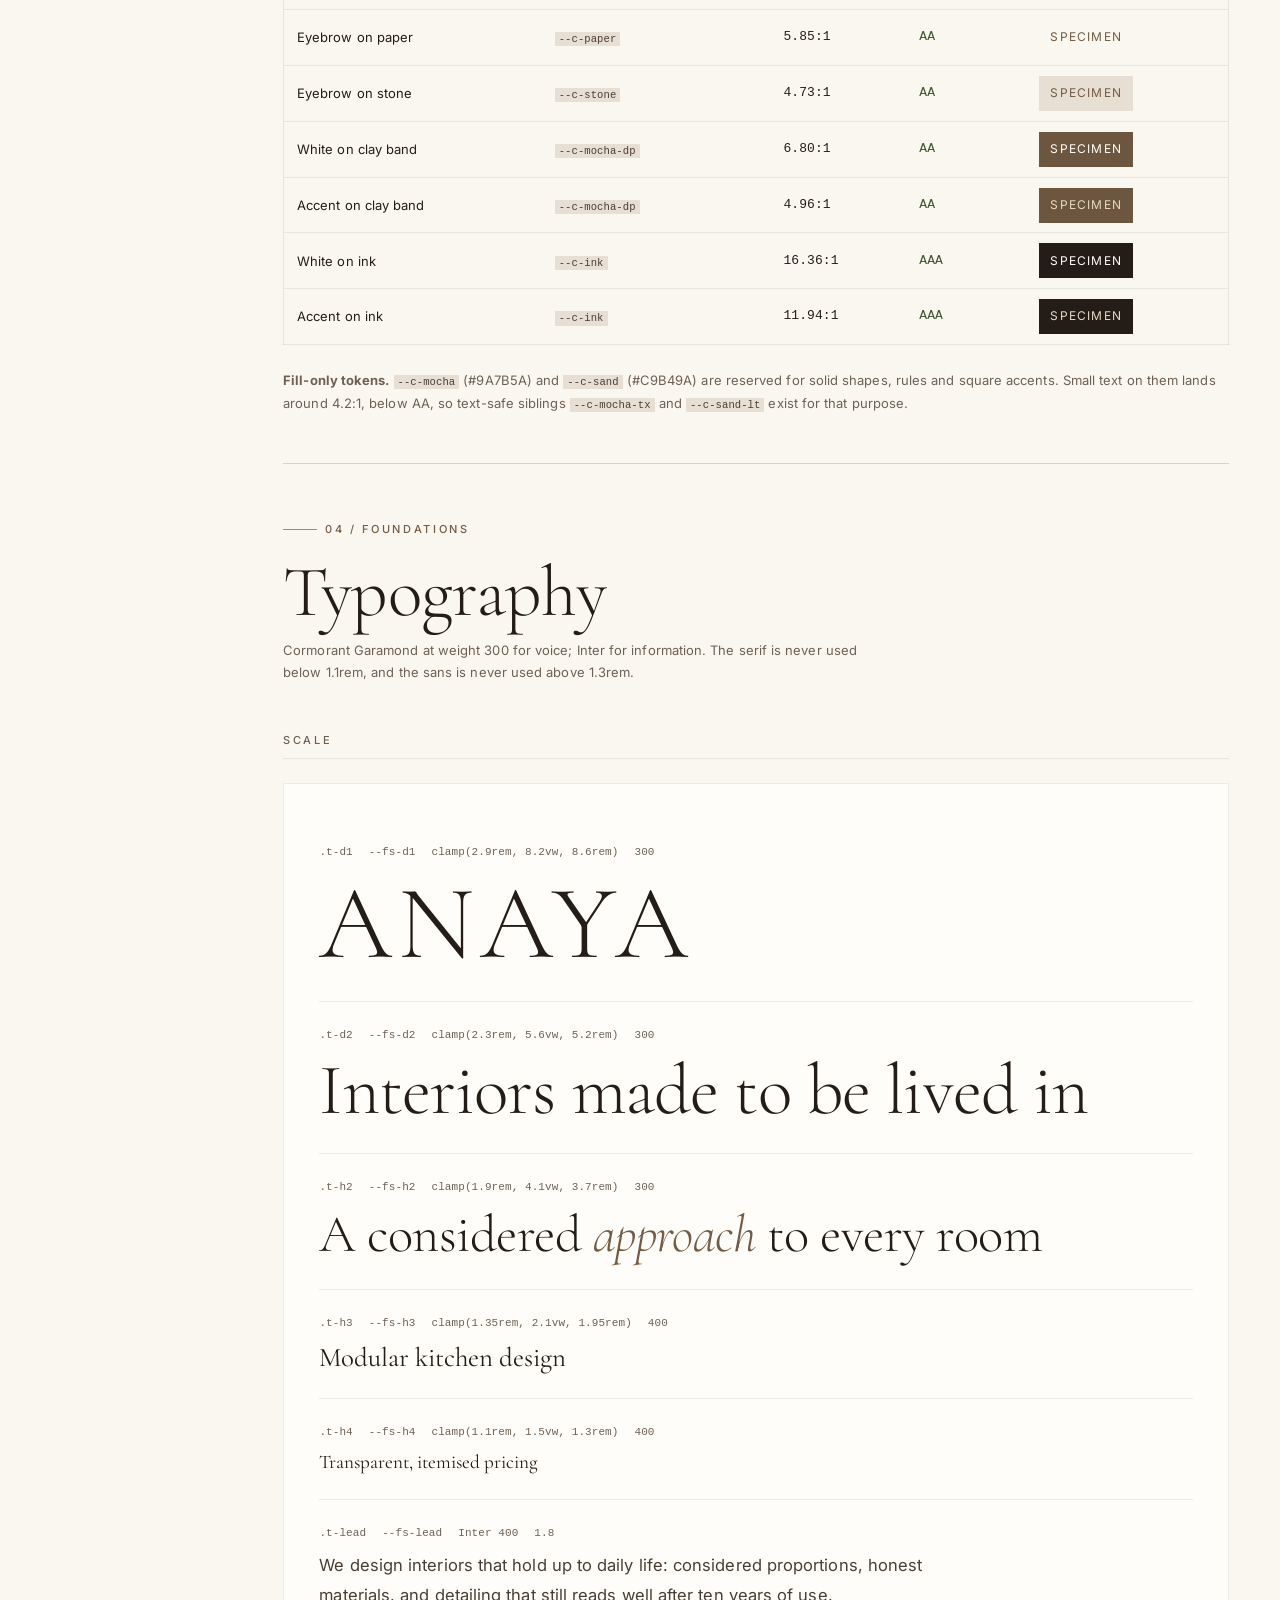
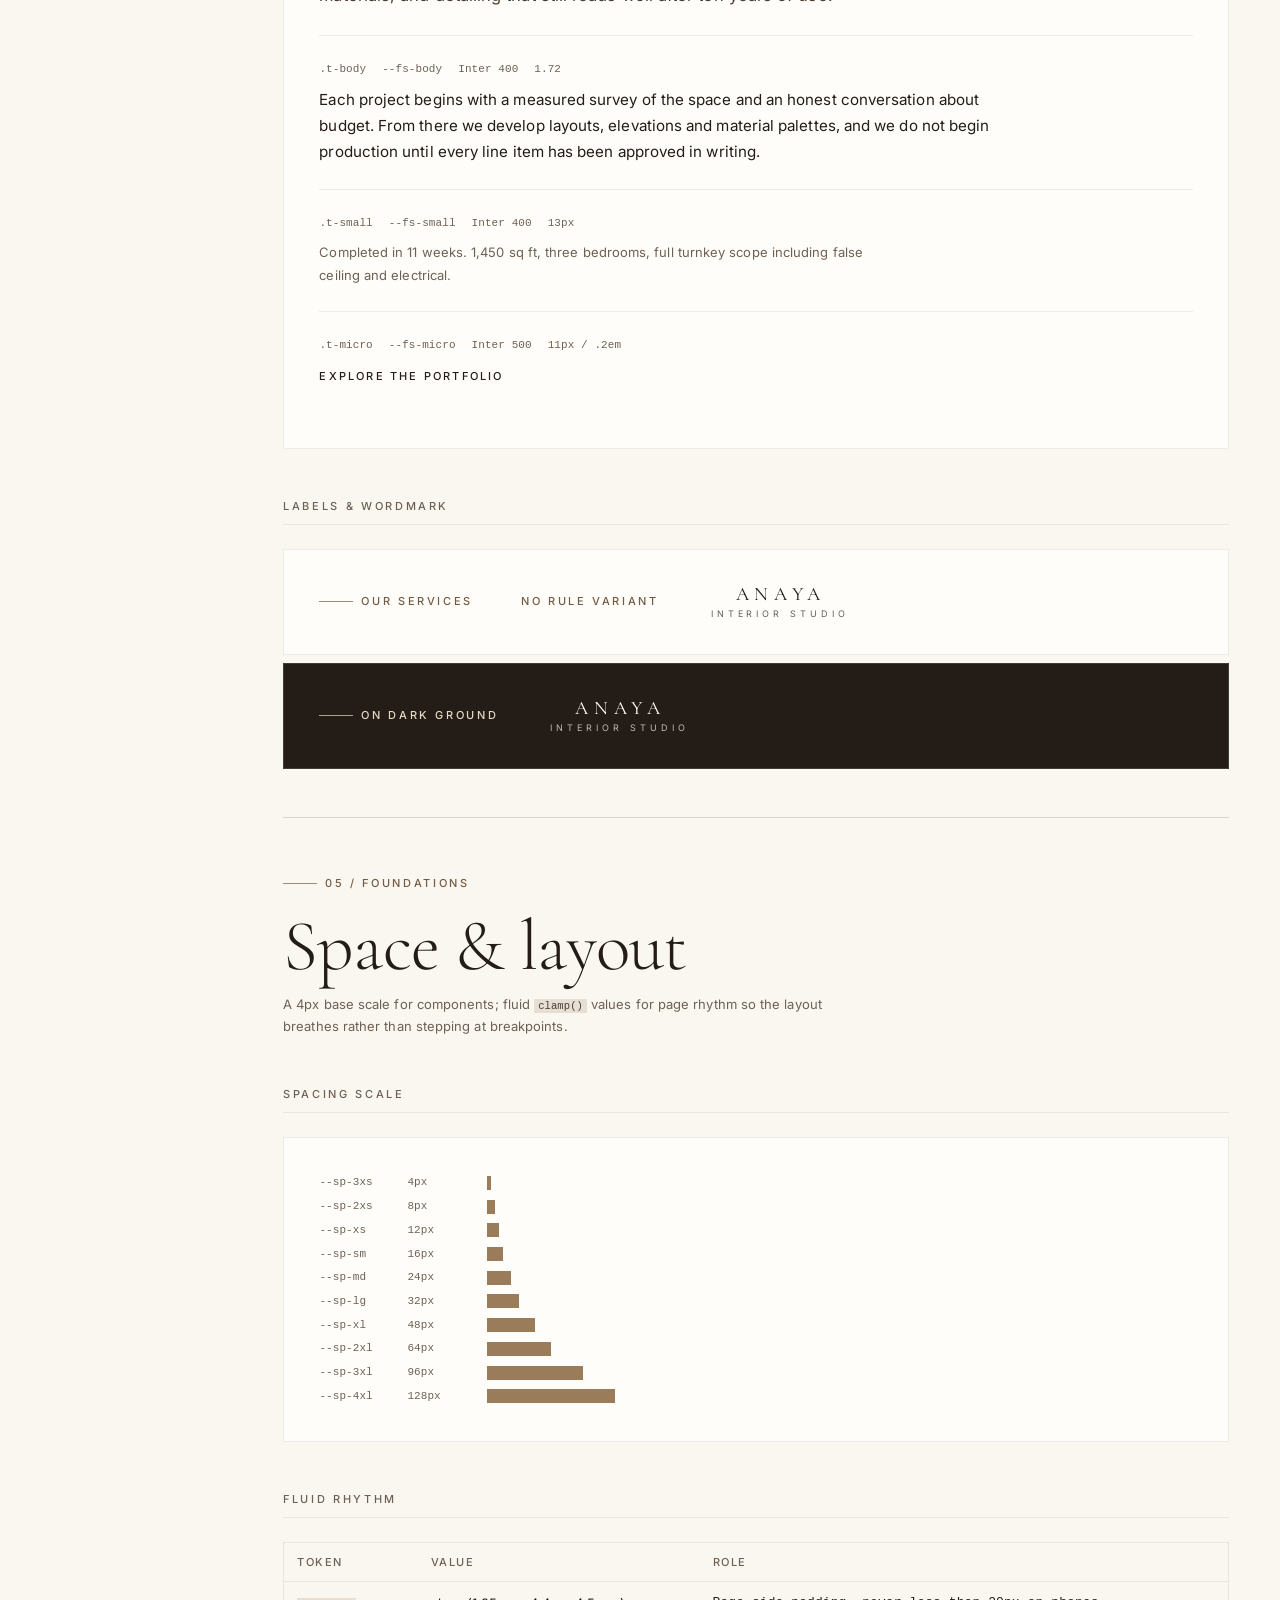
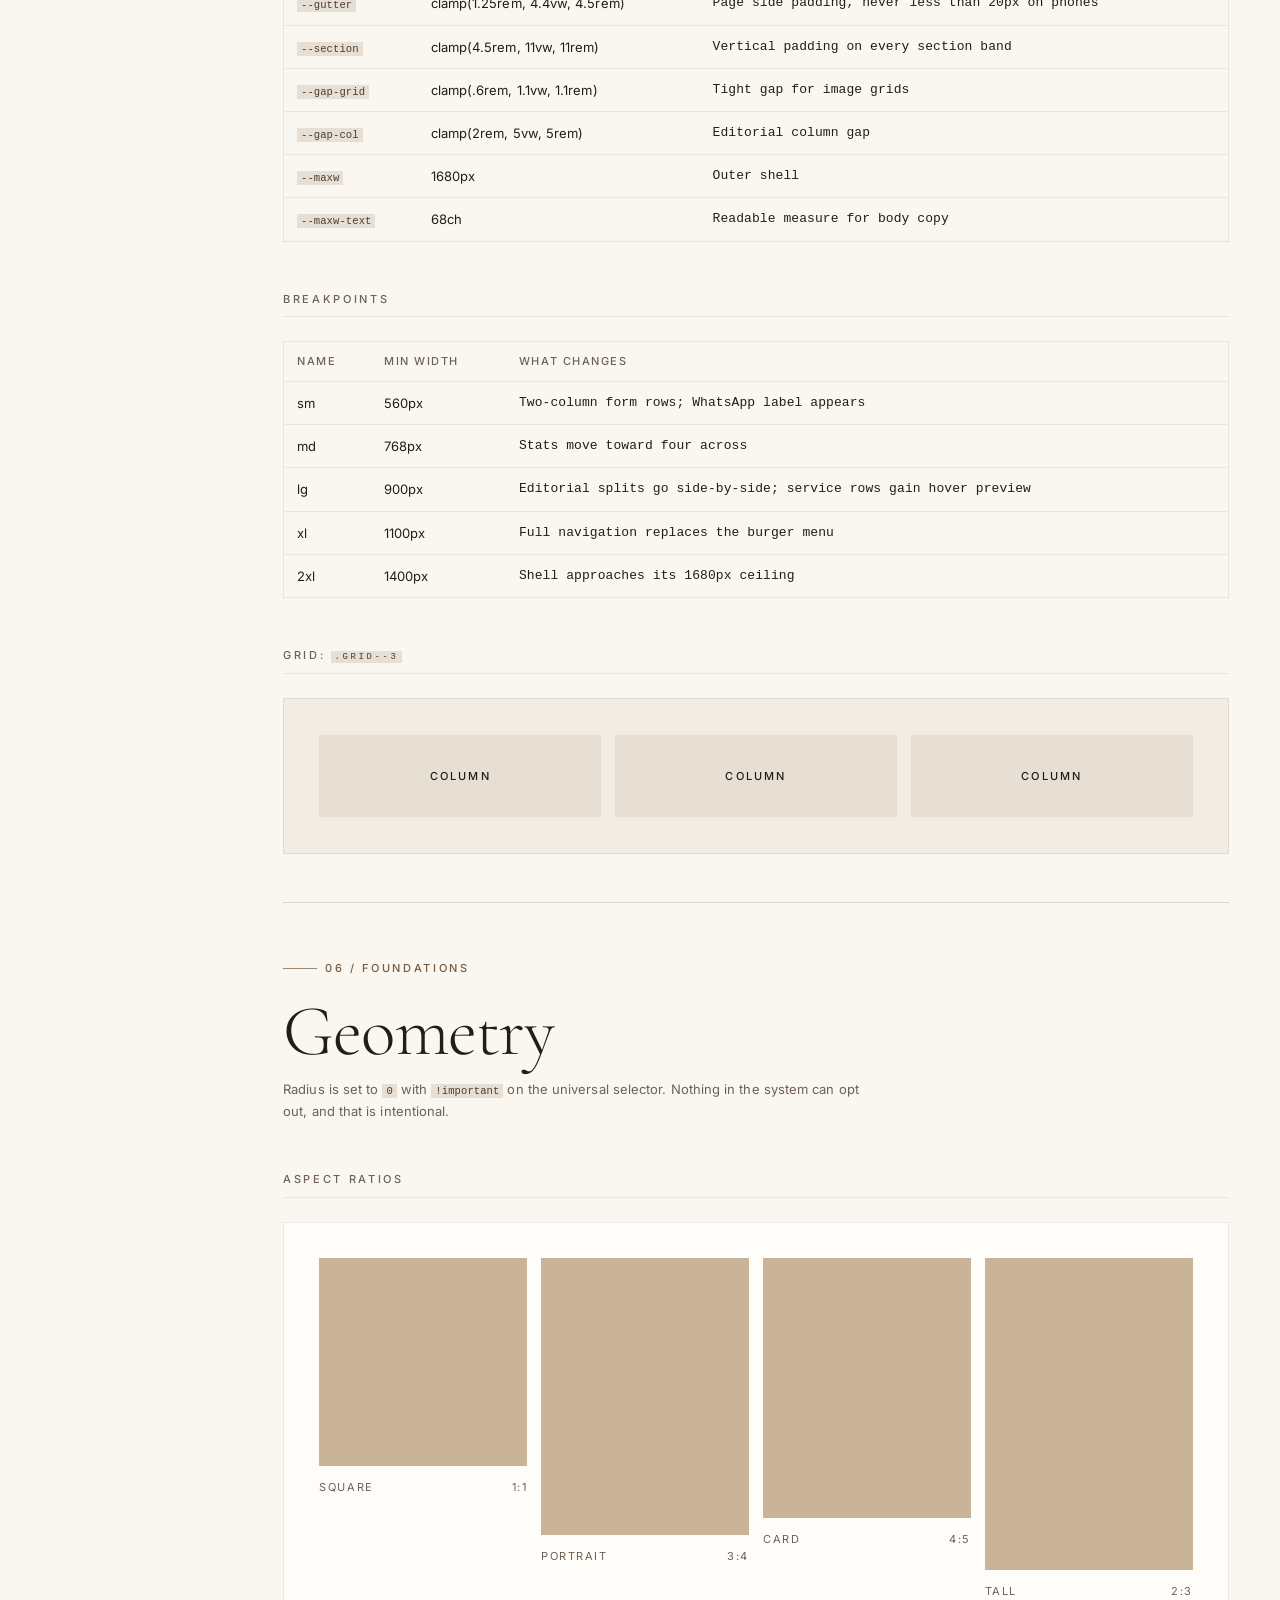
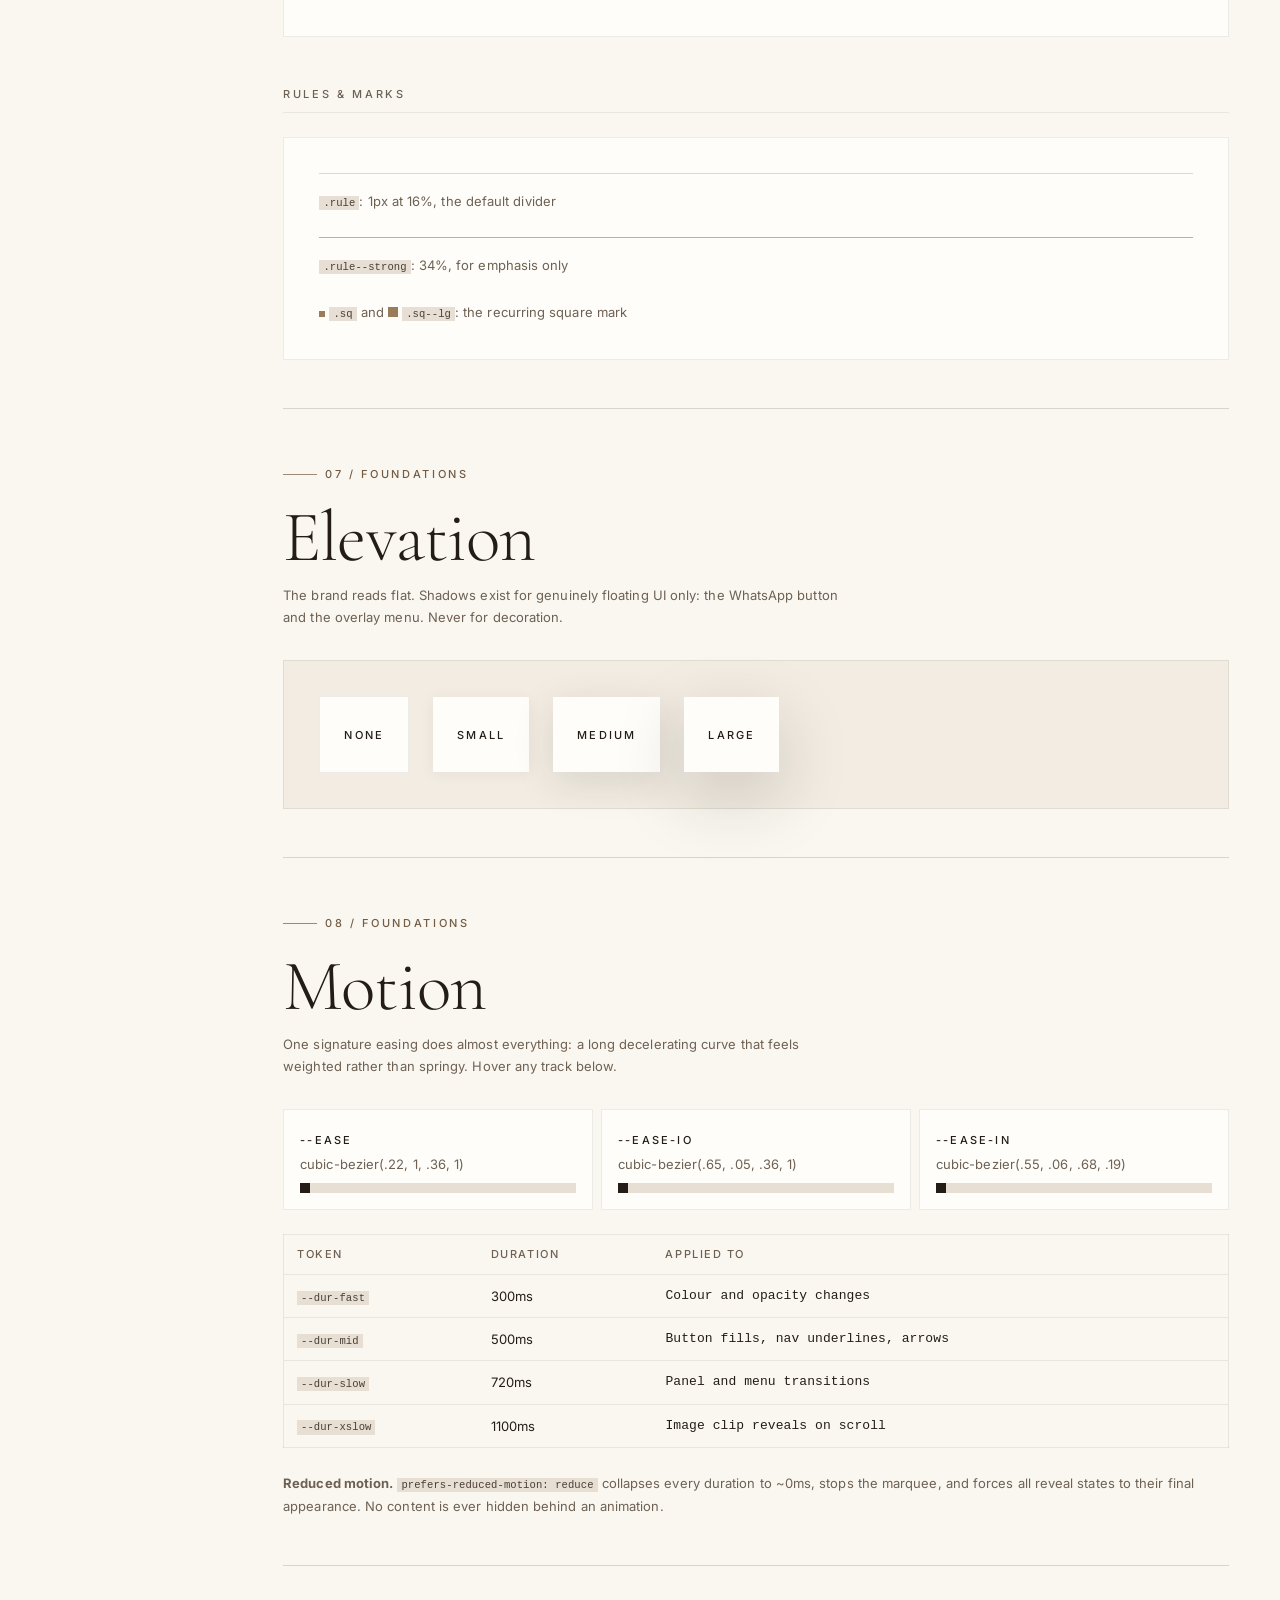
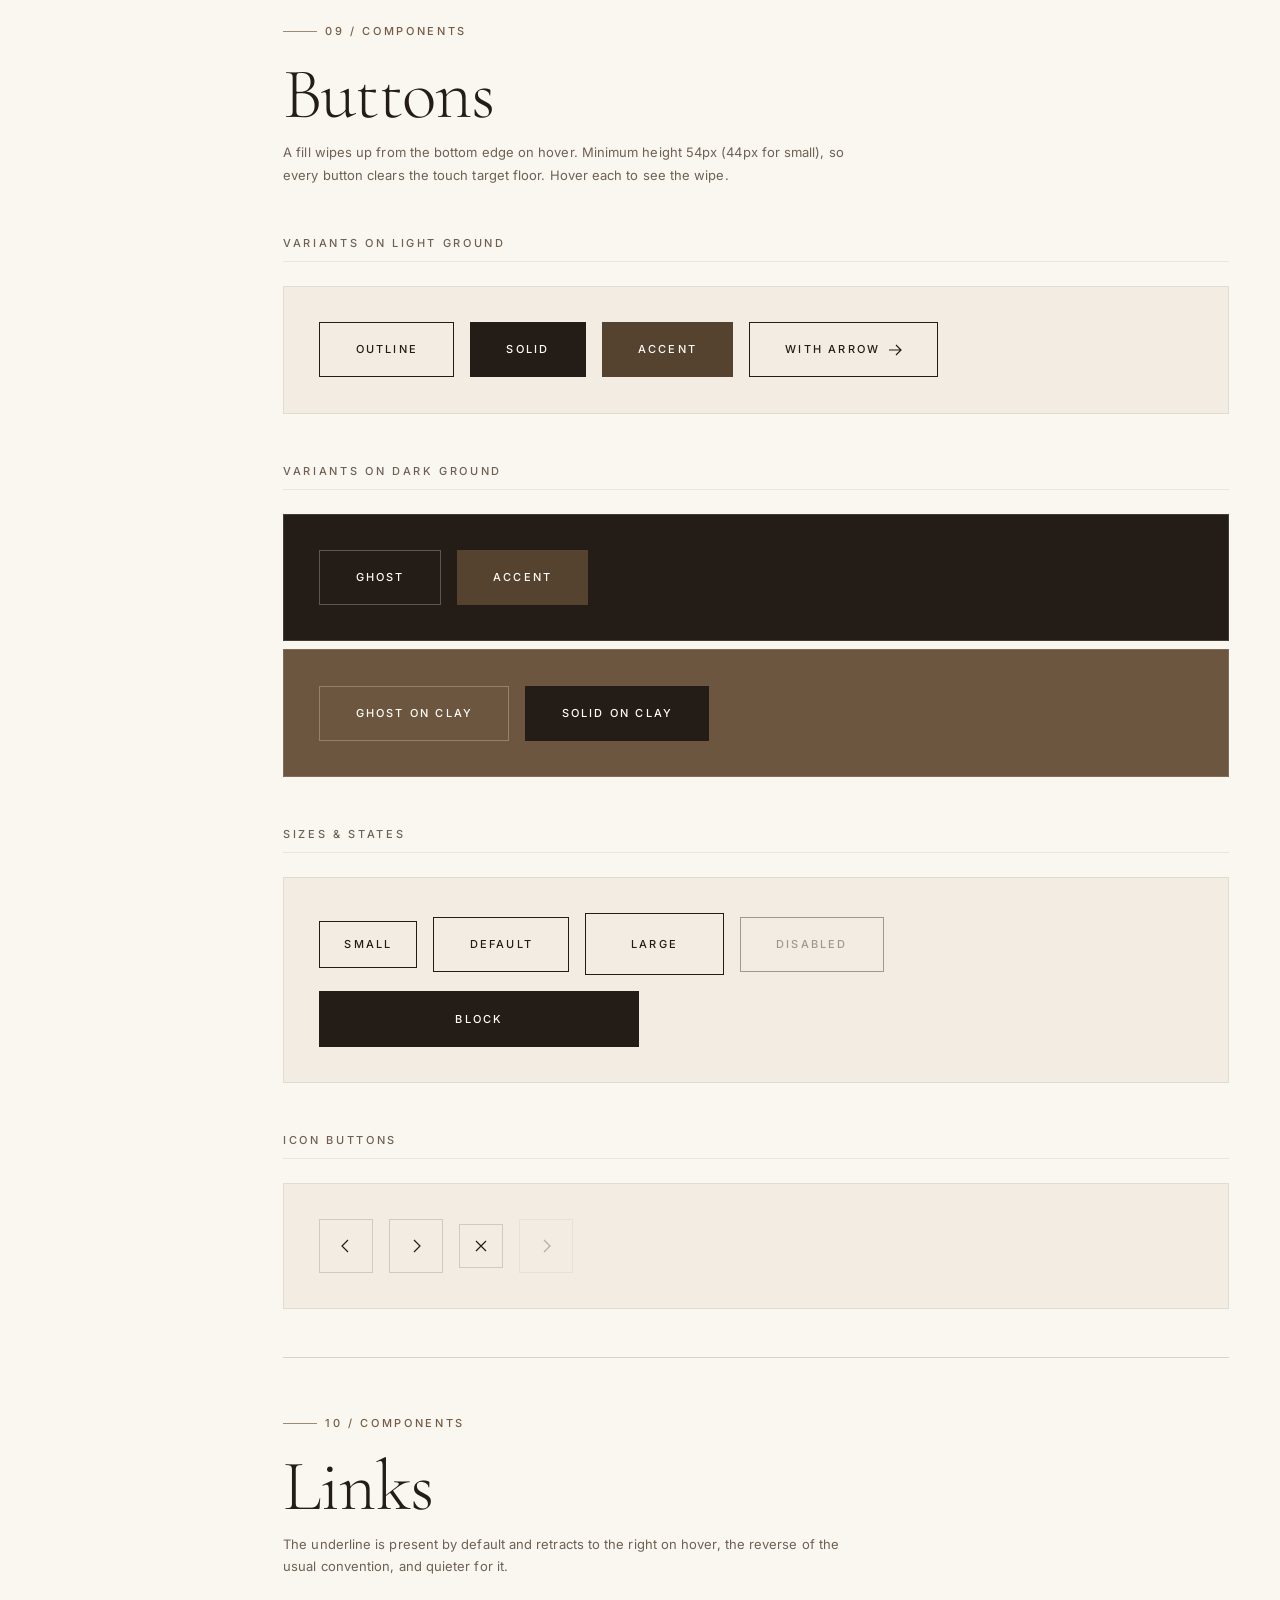
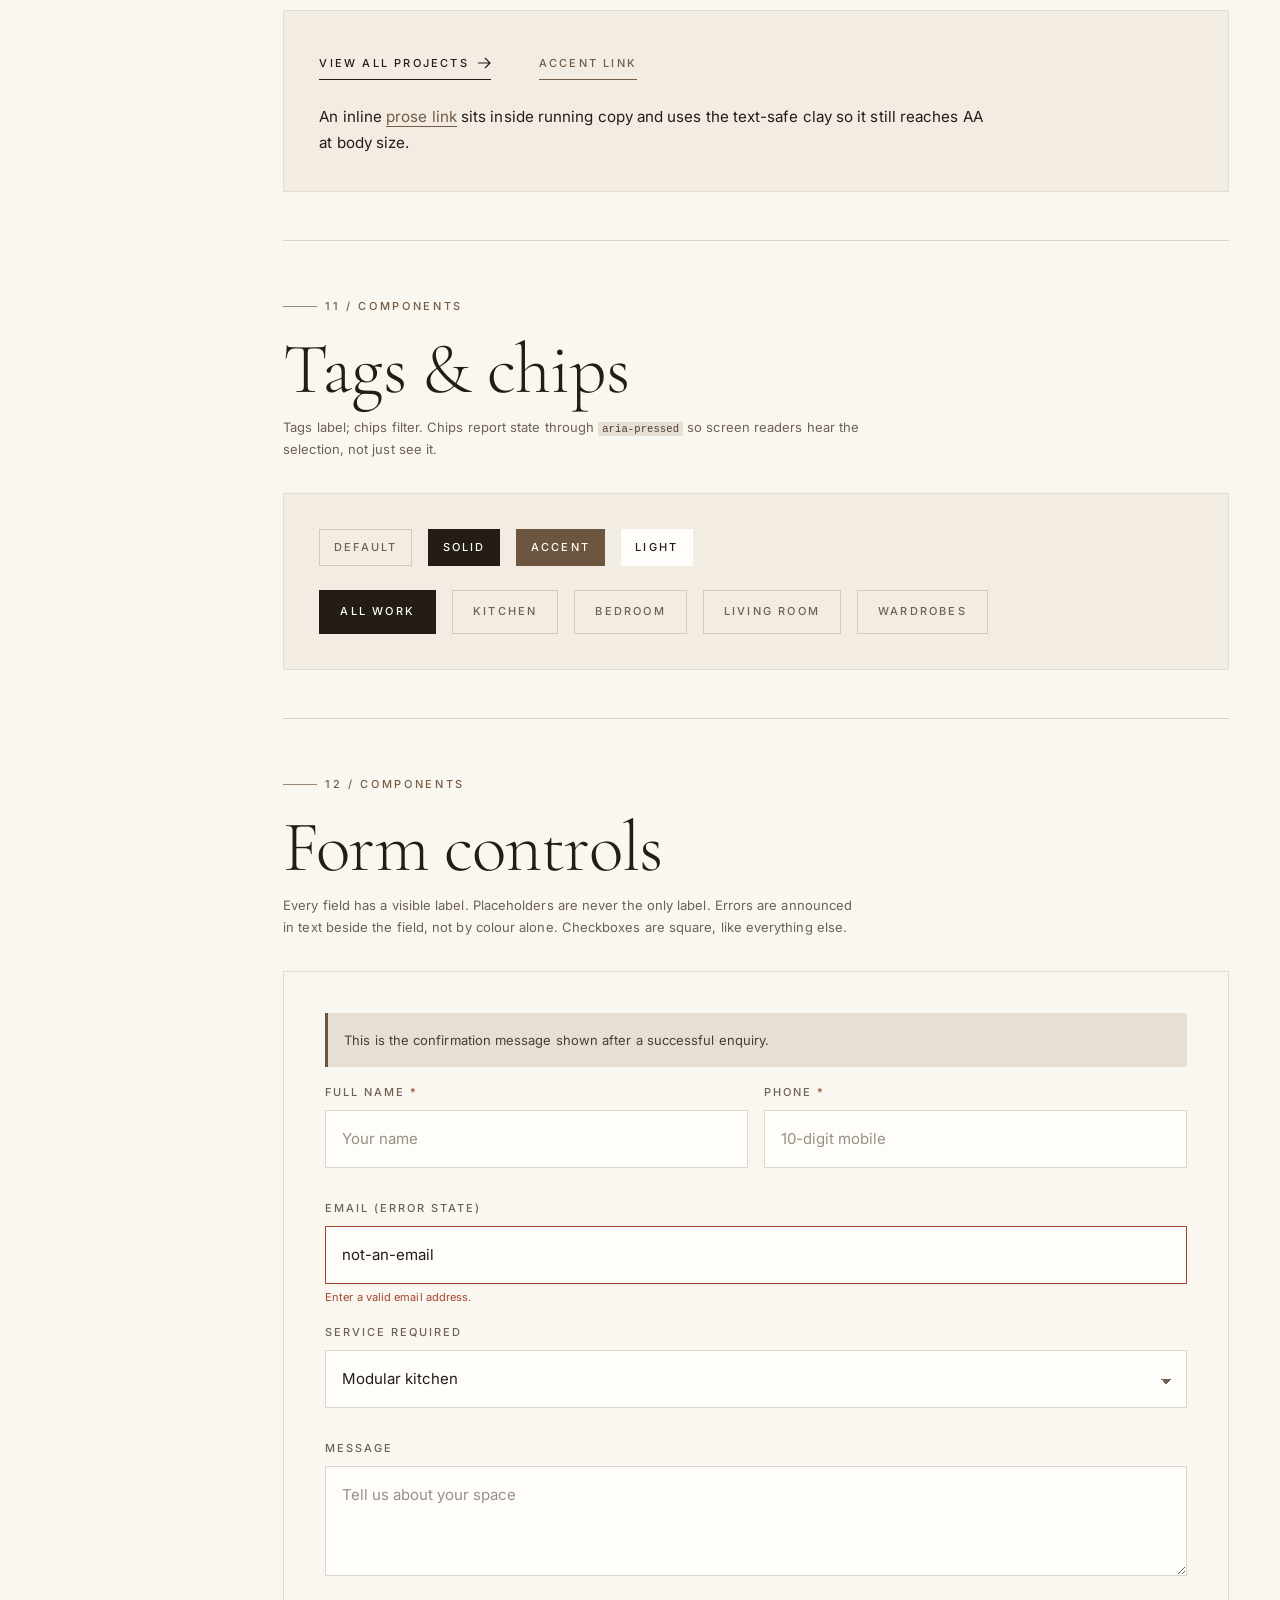
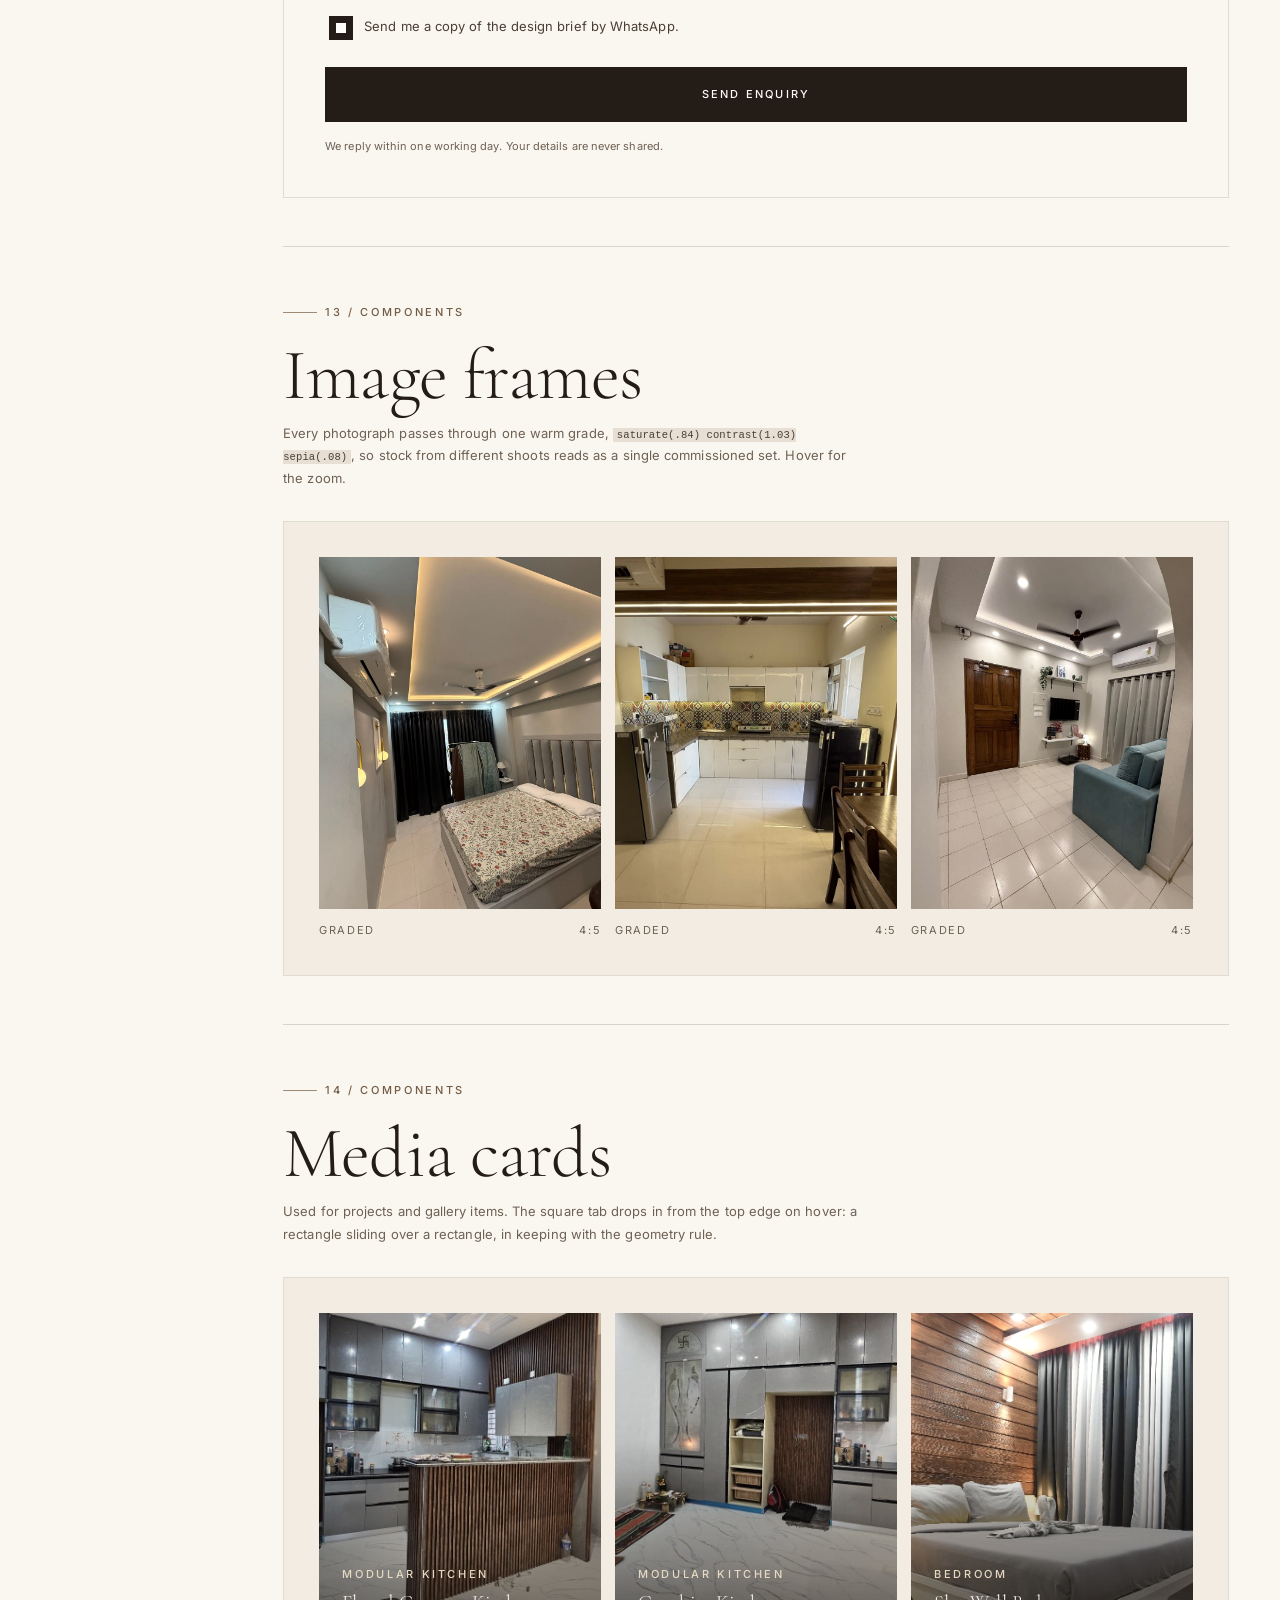
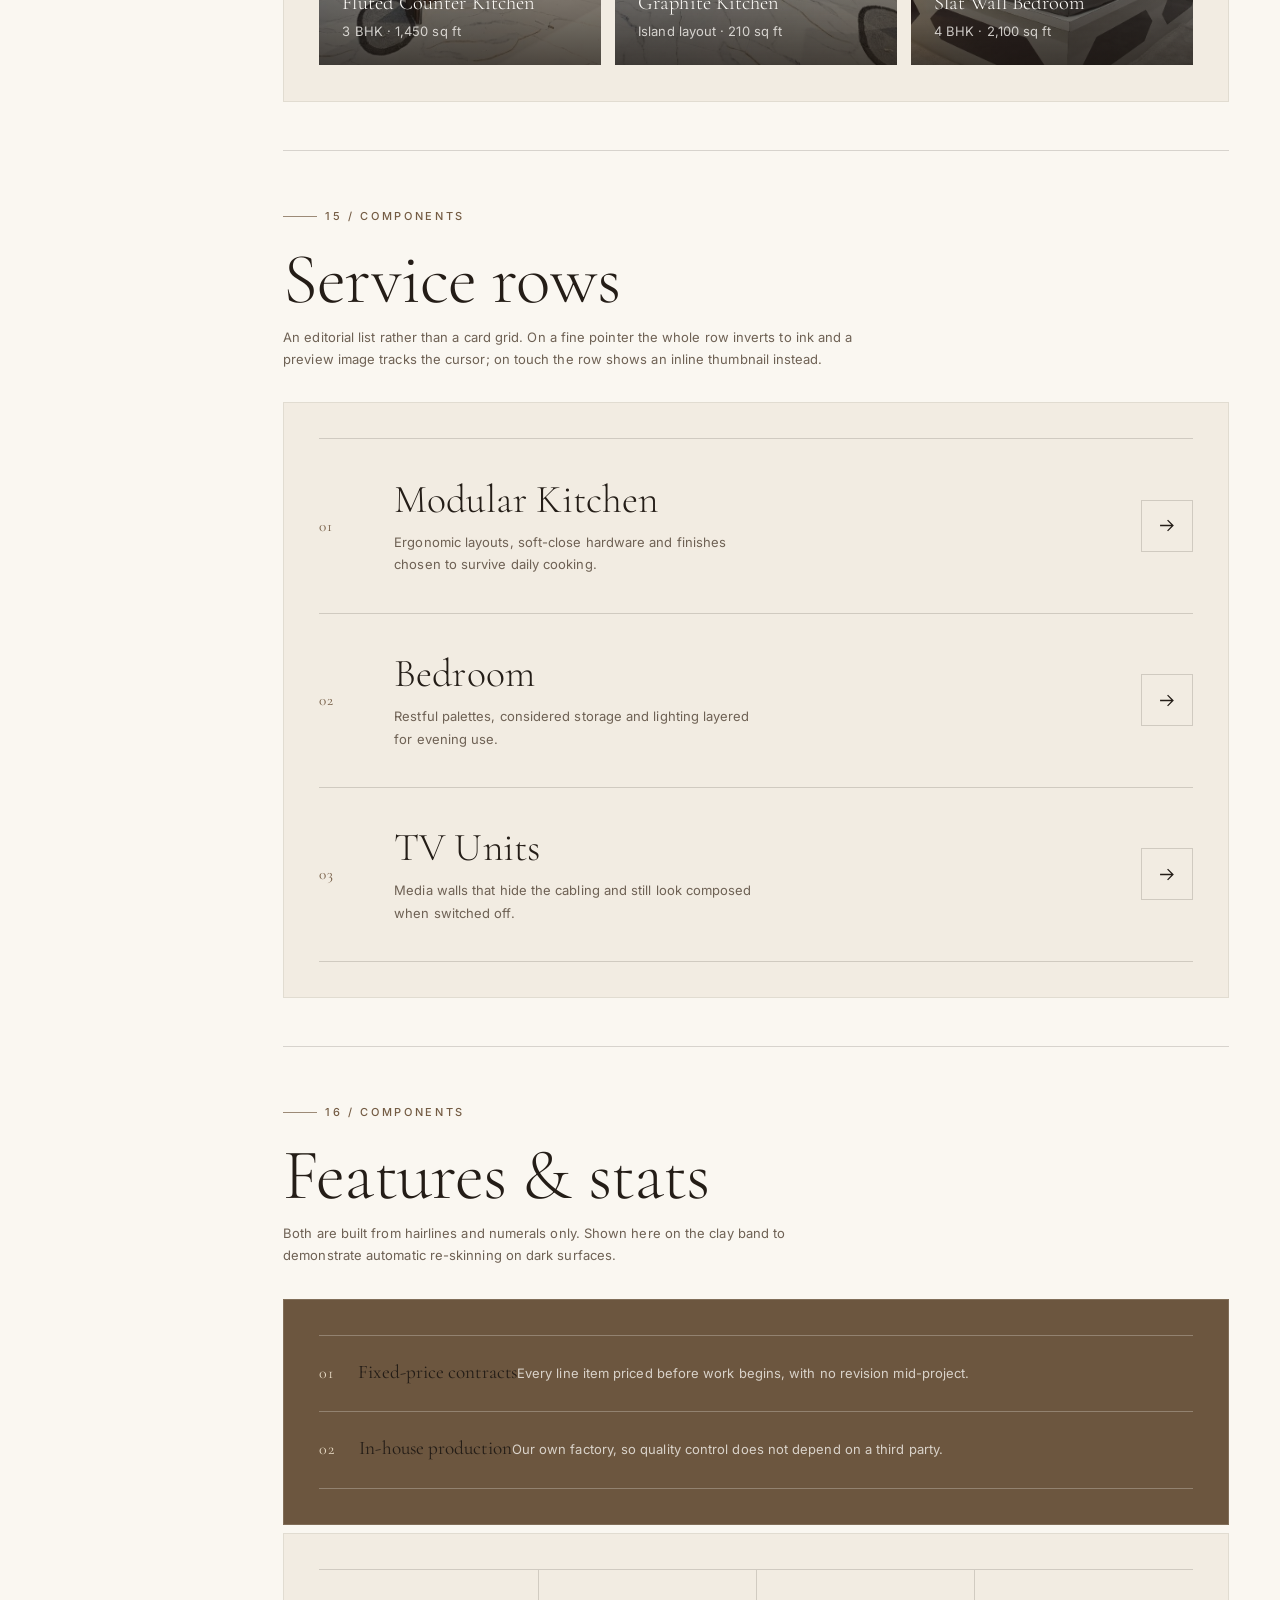
==== commit 0ea93a6e: "Replace all stock photography with the client's own project images All 38 image slots now hold the s" ====
--- a/design-system.html
+++ b/design-system.html
@@ -533,29 +533,29 @@
       <div class="ds-stage ds-stage--cream">
         <div class="grid grid--3">
           <a href="#cards" class="mcard">
-            <div class="frame frame--card zoom"><img src="assets/img/proj-fluted-suite.jpg" alt="Master bedroom with fluted timber headboard" loading="lazy"></div>
+            <div class="frame frame--card zoom"><img src="assets/img/proj-fluted-suite.jpg" alt="Kitchen with a fluted wood counter" loading="lazy"></div>
+            <span class="mcard__tab">View</span>
+            <div class="mcard__ov">
+              <span class="mcard__cat">Modular kitchen</span>
+              <h3 class="mcard__t">Fluted Counter Kitchen</h3>
+              <p class="mcard__m">3 BHK · 1,450 sq ft</p>
+            </div>
+          </a>
+          <a href="#cards" class="mcard">
+            <div class="frame frame--card zoom"><img src="assets/img/proj-graphite-oak.jpg" alt="Graphite kitchen on a marble floor" loading="lazy"></div>
+            <span class="mcard__tab">View</span>
+            <div class="mcard__ov">
+              <span class="mcard__cat">Modular kitchen</span>
+              <h3 class="mcard__t">Graphite Kitchen</h3>
+              <p class="mcard__m">Island layout · 210 sq ft</p>
+            </div>
+          </a>
+          <a href="#cards" class="mcard">
+            <div class="frame frame--card zoom"><img src="assets/img/proj-slat-house.jpg" alt="Bedroom with a slatted wood wall" loading="lazy"></div>
             <span class="mcard__tab">View</span>
             <div class="mcard__ov">
               <span class="mcard__cat">Bedroom</span>
-              <h3 class="mcard__t">The Fluted Suite</h3>
-              <p class="mcard__m">3 BHK · 1,450 sq ft</p>
-            </div>
-          </a>
-          <a href="#cards" class="mcard">
-            <div class="frame frame--card zoom"><img src="assets/img/proj-graphite-oak.jpg" alt="Kitchen island with dark cabinetry" loading="lazy"></div>
-            <span class="mcard__tab">View</span>
-            <div class="mcard__ov">
-              <span class="mcard__cat">Modular kitchen</span>
-              <h3 class="mcard__t">Graphite &amp; Oak</h3>
-              <p class="mcard__m">Island layout · 210 sq ft</p>
-            </div>
-          </a>
-          <a href="#cards" class="mcard">
-            <div class="frame frame--card zoom"><img src="assets/img/proj-slat-house.jpg" alt="Bedroom with slatted timber wall panelling" loading="lazy"></div>
-            <span class="mcard__tab">View</span>
-            <div class="mcard__ov">
-              <span class="mcard__cat">Complete interiors</span>
-              <h3 class="mcard__t">Slat House</h3>
+              <h3 class="mcard__t">Slat Wall Bedroom</h3>
               <p class="mcard__m">4 BHK · 2,100 sq ft</p>
             </div>
           </a>
